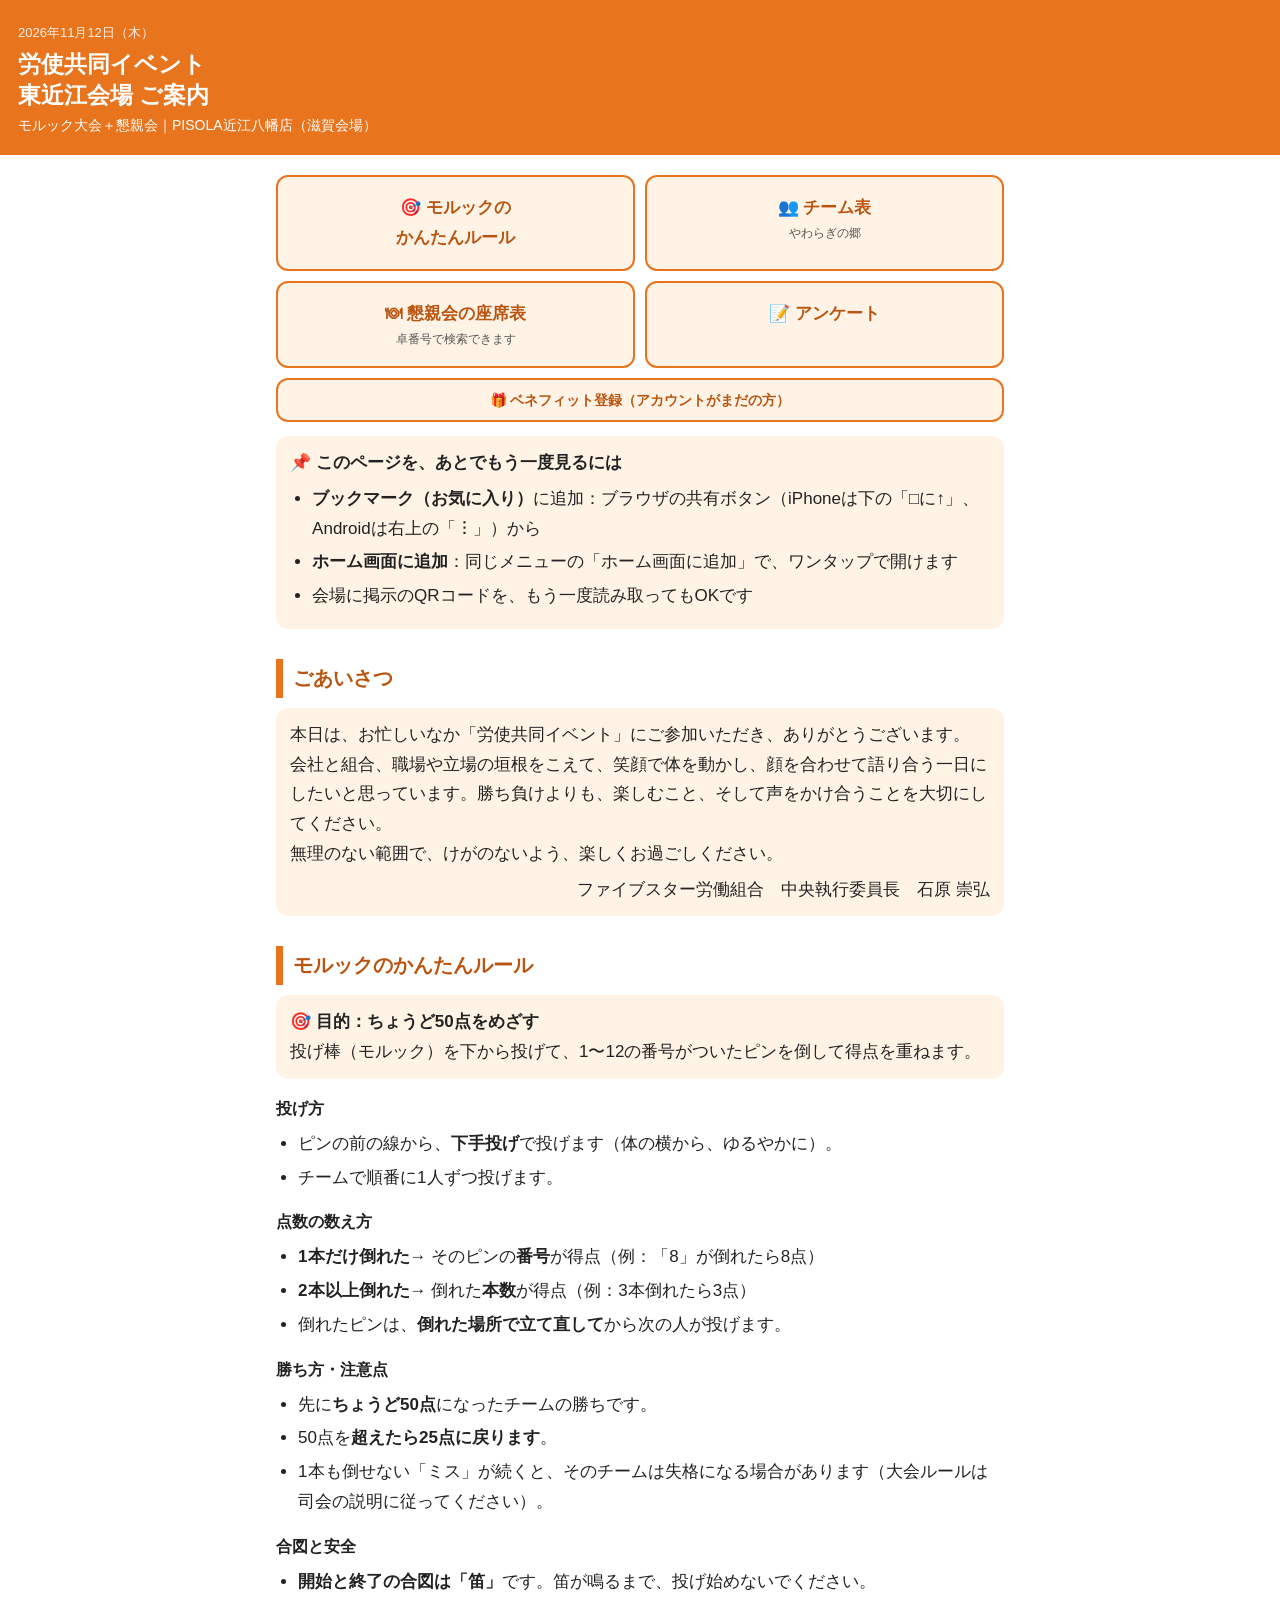
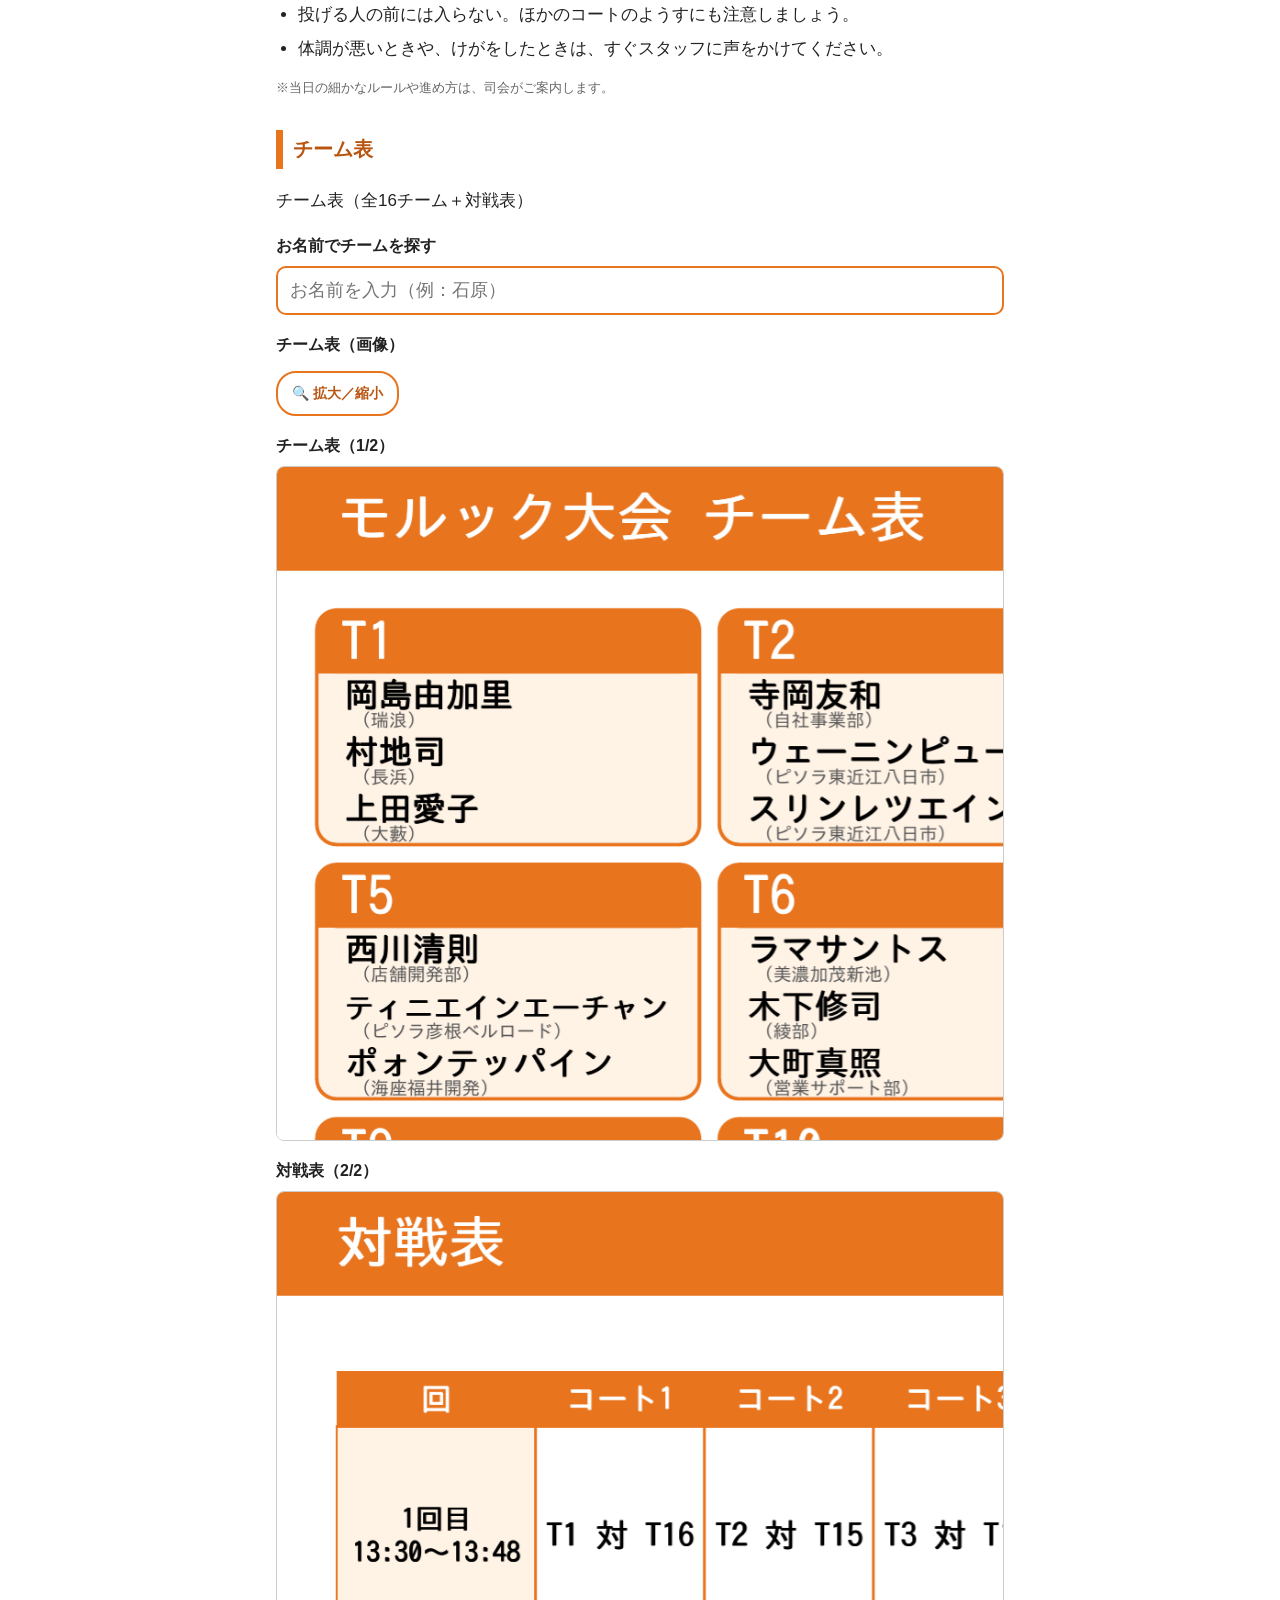
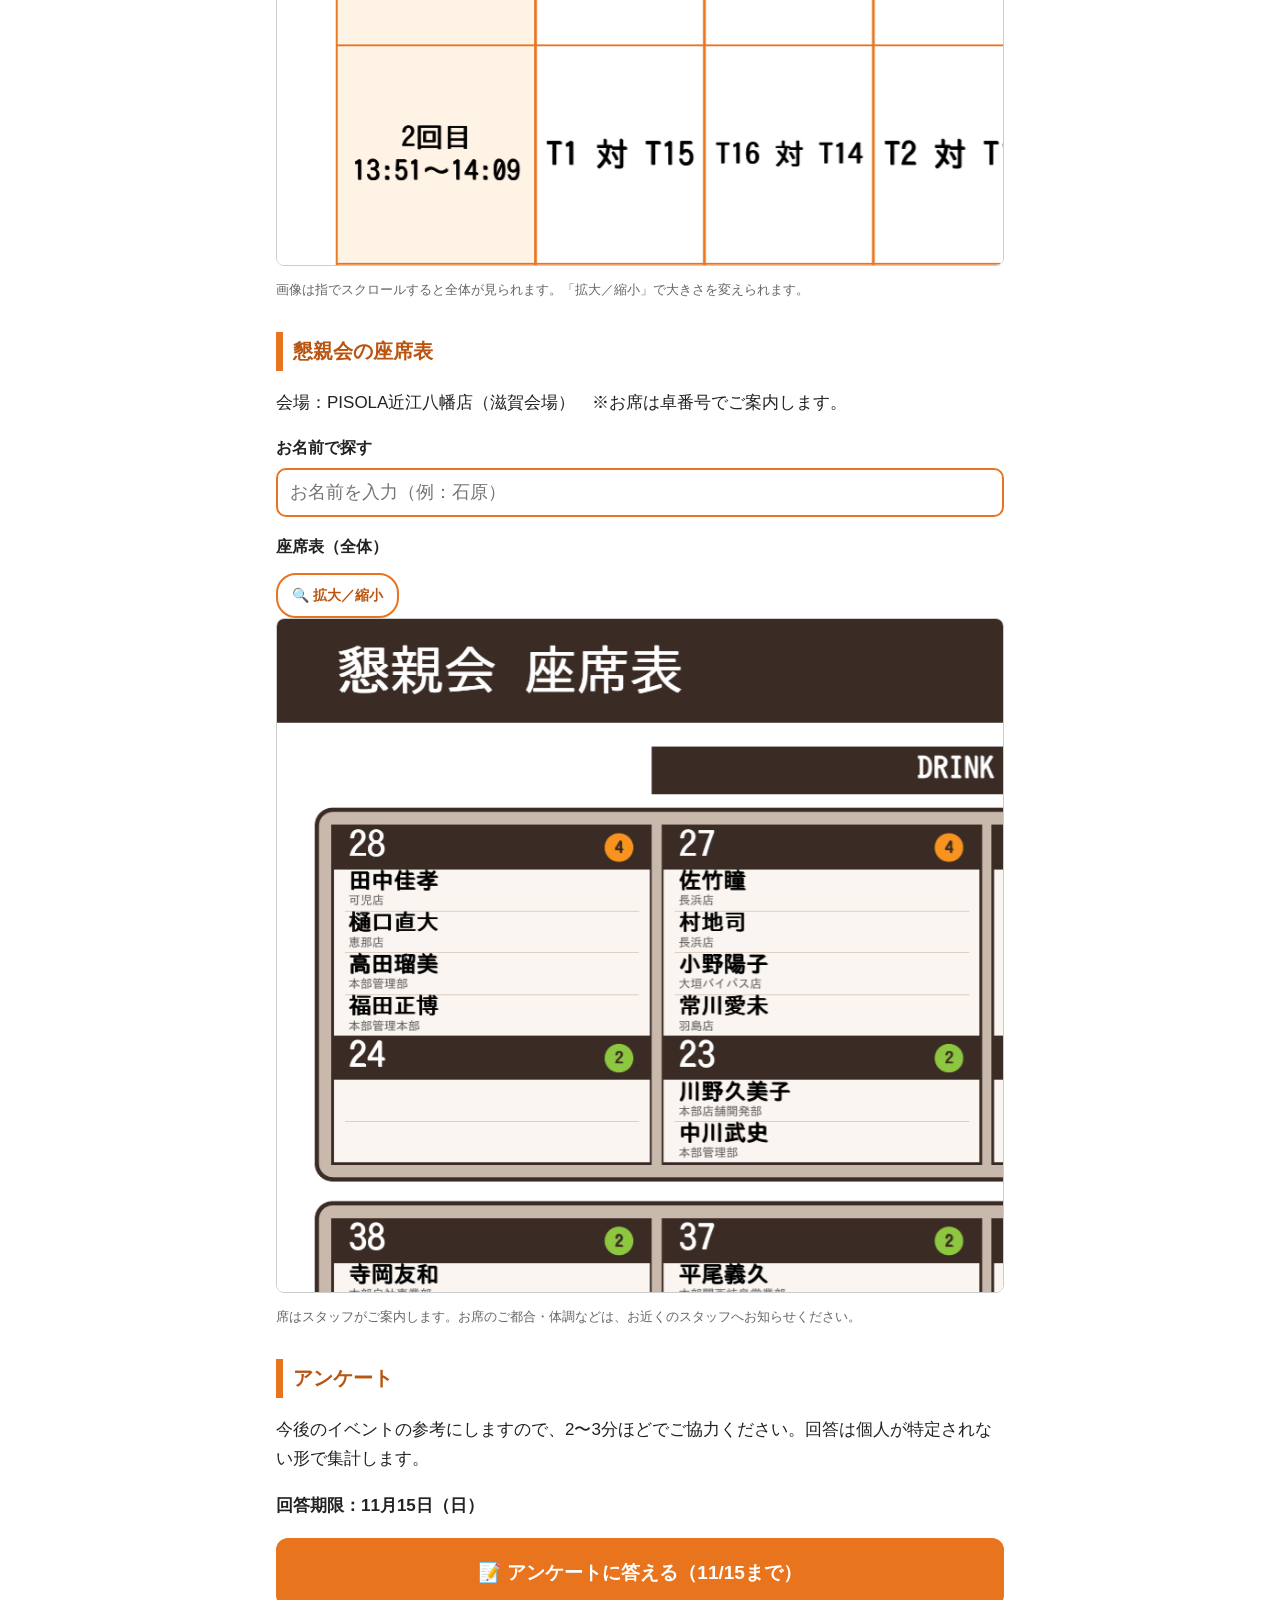
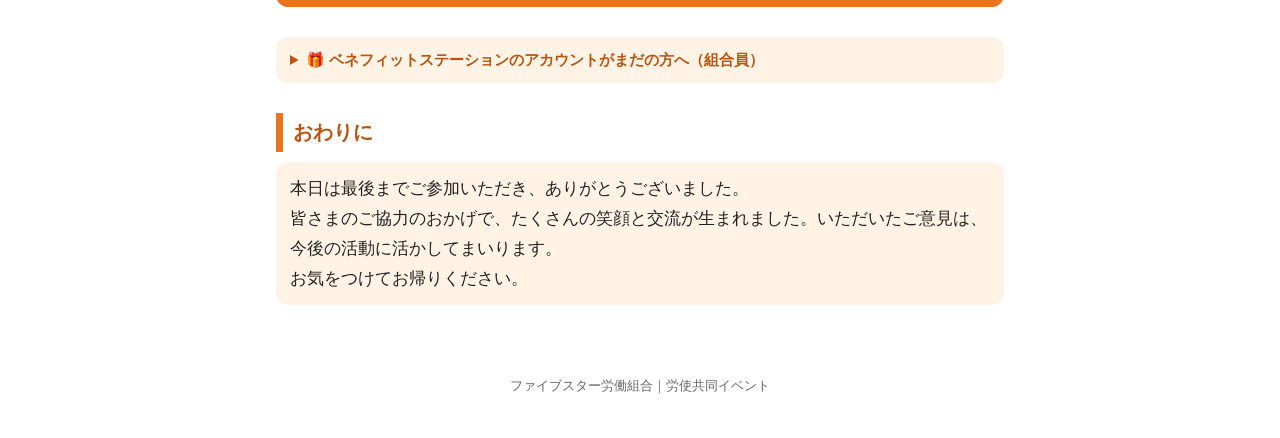
==== event/higashiomi/index.html @ 2d45933f "モルックのチーム名前検索（同じチームのメンバー・試合予定表示）を追加 Co-Authored-By: Claude Sonnet 5.5 <noreply@anthropic.com> Claude-" ====
<!DOCTYPE html>
<html lang="ja"><head><meta charset="utf-8">
<meta name="viewport" content="width=device-width,initial-scale=1">
<title>労使共同イベント｜東近江会場 ご案内</title>
<style>
:root{--c:#E8741E;--l:#FFF3E6;--d:#B95510}
*{box-sizing:border-box}
body{margin:0;font-family:"Hiragino Sans","Yu Gothic","Noto Sans JP",sans-serif;color:#222;background:#fff;line-height:1.75;font-size:17px}
header{background:var(--c);color:#fff;padding:22px 18px 18px}
header .s{font-size:13px;opacity:.9}
header h1{margin:4px 0 2px;font-size:23px;line-height:1.35}
header .v{font-size:14px}
main{padding:14px 16px 40px;max-width:760px;margin:0 auto}
.nav{display:grid;grid-template-columns:1fr 1fr;gap:10px;margin:6px 0 4px}
.nav a{display:block;text-decoration:none;background:var(--l);border:2px solid var(--c);color:var(--d);font-weight:700;border-radius:12px;padding:16px 8px;text-align:center;font-size:17px}
.nav a small{display:block;font-weight:400;font-size:12px;color:#555}
.nav a.tmp{border-style:dashed}
section{margin-top:30px;scroll-margin-top:8px}
h2{font-size:20px;border-left:7px solid var(--c);padding:2px 0 2px 10px;margin:0 0 10px;color:var(--d)}
h3{font-size:16px;margin:16px 0 6px}
.card{background:var(--l);border-radius:12px;padding:12px 14px;margin:10px 0}
ol,ul{padding-left:1.3em;margin:6px 0}
li{margin:4px 0}
.zoom{overflow:auto;border:1px solid #ccc;border-radius:8px;background:#fff;-webkit-overflow-scrolling:touch;max-height:75vh}
.zoom img{display:block;width:230%;max-width:none;height:auto}
.zoom.x1 img{width:100%}.zoom.x3 img{width:380%}
.btn{display:inline-block;margin:6px 6px 0 0;padding:8px 14px;border:2px solid var(--c);background:#fff;color:var(--d);font-weight:700;border-radius:20px;font-size:14px}
.hint{font-size:13px;color:#666}
input[type=search]{width:100%;font-size:18px;padding:12px;border:2px solid var(--c);border-radius:10px}
#res{margin:10px 0}
.hit{background:#fff;border:2px solid var(--c);border-radius:12px;padding:10px 14px;margin:8px 0}
.hit b{font-size:22px;color:var(--d)}
.survey{display:block;text-align:center;text-decoration:none;background:var(--c);color:#fff;font-weight:700;border-radius:12px;padding:18px;font-size:19px}
.survey.off{background:#bbb;pointer-events:none}
footer{text-align:center;font-size:13px;color:#666;padding:20px 12px 40px}
</style></head><body>
<header><div class="s">2026年11月12日（木）</div><h1>労使共同イベント<br>東近江会場 ご案内</h1><div class="v">モルック大会＋懇親会｜PISOLA近江八幡店（滋賀会場）</div></header>
<main>
<div class="nav">
<a href="#rule">🎯 モルックの<br>かんたんルール</a>
<a href="#team">👥 チーム表<small>やわらぎの郷</small></a>
<a href="#seat">🍽 懇親会の座席表<small>卓番号で検索できます</small></a>
<a href="#survey">📝 アンケート</a>
<a href="#benefit" style="grid-column:1/3;padding:8px;font-size:14px">🎁 ベネフィット登録（アカウントがまだの方）</a>
</div>
<div class="card" style="margin-top:14px"><b>📌 このページを、あとでもう一度見るには</b>
<ul><li><b>ブックマーク（お気に入り）</b>に追加：ブラウザの共有ボタン（iPhoneは下の「□に↑」、Androidは右上の「︙」）から</li>
<li><b>ホーム画面に追加</b>：同じメニューの「ホーム画面に追加」で、ワンタップで開けます</li>
<li>会場に掲示のQRコードを、もう一度読み取ってもOKです</li></ul></div>

<section id="greet"><h2>ごあいさつ</h2>
<div class="card">本日は、お忙しいなか「労使共同イベント」にご参加いただき、ありがとうございます。<br>
会社と組合、職場や立場の垣根をこえて、笑顔で体を動かし、顔を合わせて語り合う一日にしたいと思っています。勝ち負けよりも、楽しむこと、そして声をかけ合うことを大切にしてください。<br>
無理のない範囲で、けがのないよう、楽しくお過ごしください。<br>
<div style="text-align:right;margin-top:6px">ファイブスター労働組合　中央執行委員長　石原 崇弘</div></div></section>

<section id="rule"><h2>モルックのかんたんルール</h2>
<div class="card"><b>🎯 目的：ちょうど50点をめざす</b><br>投げ棒（モルック）を下から投げて、1〜12の番号がついたピンを倒して得点を重ねます。</div>
<h3>投げ方</h3>
<ul><li>ピンの前の線から、<b>下手投げ</b>で投げます（体の横から、ゆるやかに）。</li><li>チームで順番に1人ずつ投げます。</li></ul>
<h3>点数の数え方</h3>
<ul><li><b>1本だけ倒れた</b>→ そのピンの<b>番号</b>が得点（例：「8」が倒れたら8点）</li>
<li><b>2本以上倒れた</b>→ 倒れた<b>本数</b>が得点（例：3本倒れたら3点）</li>
<li>倒れたピンは、<b>倒れた場所で立て直して</b>から次の人が投げます。</li></ul>
<h3>勝ち方・注意点</h3>
<ul><li>先に<b>ちょうど50点</b>になったチームの勝ちです。</li>
<li>50点を<b>超えたら25点に戻ります</b>。</li>
<li>1本も倒せない「ミス」が続くと、そのチームは失格になる場合があります（大会ルールは司会の説明に従ってください）。</li></ul>
<h3>合図と安全</h3>
<ul><li><b>開始と終了の合図は「笛」</b>です。笛が鳴るまで、投げ始めないでください。</li>
<li>投げる人の前には入らない。ほかのコートのようすにも注意しましょう。</li>
<li>体調が悪いときや、けがをしたときは、すぐスタッフに声をかけてください。</li></ul>
<p class="hint">※当日の細かなルールや進め方は、司会がご案内します。</p></section>

<section id="team"><h2>チーム表</h2>
<p>チーム表（全16チーム＋対戦表）</p>
<h3>お名前でチームを探す</h3>
<input id="tq" type="search" placeholder="お名前を入力（例：石原）" autocomplete="off">
<div id="tres"></div>
<h3>チーム表（画像）</h3>
<span class="btn" data-z="team">🔍 拡大／縮小</span>
<div id="teamimgs"><h3>チーム表（1/2）</h3><div class="zoom"><img src="team-1.png" alt="チーム表（1/2）"></div><h3>対戦表（2/2）</h3><div class="zoom"><img src="team-2.png" alt="対戦表（2/2）"></div></div>
<p class="hint">画像は指でスクロールすると全体が見られます。「拡大／縮小」で大きさを変えられます。</p></section>

<section id="seat"><h2>懇親会の座席表</h2>
<p>会場：PISOLA近江八幡店（滋賀会場）　※お席は卓番号でご案内します。</p>
<h3>お名前で探す</h3>
<input id="q" type="search" placeholder="お名前を入力（例：石原）" autocomplete="off">
<div id="res"></div>
<h3>座席表（全体）</h3>
<span class="btn" data-z="seat">🔍 拡大／縮小</span>
<div class="zoom" id="seatzoom"><img src="seat-1.png" alt="懇親会 座席表"></div>
<p class="hint">席はスタッフがご案内します。お席のご都合・体調などは、お近くのスタッフへお知らせください。</p></section>

<section id="survey"><h2>アンケート</h2>
<p>今後のイベントの参考にしますので、2〜3分ほどでご協力ください。回答は個人が特定されない形で集計します。</p>
<p><b>回答期限：11月15日（日）</b></p>
<a id="sv" class="survey off" href="#" target="_blank" rel="noopener">アンケートに答える（準備中）</a></section>

<section id="benefit"><details style="background:var(--l);border-radius:12px;padding:10px 14px">
<summary style="font-weight:700;color:var(--d);font-size:15px">🎁 ベネフィットステーションのアカウントがまだの方へ（組合員）</summary>
<p style="font-size:14px;margin:8px 0">今回のお礼として、<b>カフェポイントを500円分</b>付与します。<b>アカウントがまだの方だけ</b>、初回登録をお願いします（登録済みの方は不要です）。</p>
<p style="margin:6px 0"><a href="https://bs.benefit-one.inc/" target="_blank" rel="noopener" style="display:inline-block;background:var(--c);color:#fff;text-decoration:none;font-weight:700;border-radius:8px;padding:8px 14px;font-size:14px">ログイン画面を開く</a></p>
<div style="background:#fff;border:1px solid var(--c);border-radius:8px;padding:6px 10px;font-size:14px;margin:8px 0">
<b>初回ログイン情報</b><br>団体ID：<b style="color:var(--d)">C1001217S</b><br>承認キー1：社員番号（6桁）<br>承認キー2：生年月日（8桁　例：19900101）</div>
<p style="font-size:13px;margin:4px 0">① ログイン画面を開く　② 上の情報を入力　③ 画面の案内に沿って登録（パスワードやSMSのコードは自分で管理）</p>
<h3 style="font-size:14px;margin:12px 0 4px">☕ カフェポイントの使い方</h3>
<p style="font-size:13px;margin:4px 0"><b>500円分は、ご自身の好きなものに使えます。</b><br>例：スターバックスのドリンク／コンビニのコーヒーやスイーツ／ドーナツ・アイス・パン／ランチのプラス1品 など、500円で楽しめるものがおすすめです。</p>
<ol style="font-size:13px;margin:4px 0">
<li>ベネフィットステーションにログインし、右上の<b>「メニュー」</b>をタップ</li>
<li><b>「カフェ」</b>をタップ</li>
<li>右上の<b>3本線</b>をタップ → <b>「メニュー一覧（ポイント申請）」</b>をタップ</li>
<li>使いたいメニュー（例：【CB】グルメ補助）の<b>「申請」</b>をタップ</li>
<li><b>利用年月日</b>と<b>利用金額</b>を入力し、<b>「申請可能上限まで使用する」</b>にチェック</li>
<li>領収書の画像をアップロード（写真ライブラリ／写真を撮る／ファイルを選択）</li>
<li>連絡先（メールアドレスなど）を入力 → <b>「内容確認」</b>で申請完了</li></ol>
<p class="hint" style="margin:4px 0">お店などを利用したあとに、領収書を添えて申請します。わからないときは、スタッフにお声がけください。</p>
</details></section>

<section id="thanks"><h2>おわりに</h2>
<div class="card">本日は最後までご参加いただき、ありがとうございました。<br>
皆さまのご協力のおかげで、たくさんの笑顔と交流が生まれました。いただいたご意見は、今後の活動に活かしてまいります。<br>
お気をつけてお帰りください。</div></section>
</main>
<footer>ファイブスター労働組合｜労使共同イベント</footer>
<script>
var SURVEY_URL="https://forms.gle/e9n7PZBZQ5QafZvP6";   // ←アンケート確定後にここへURLを入れる
var TEAM=[{"label": "T1", "court": "", "members": ["岡島由加里（瑞浪）", "村地司（長浜）", "上田愛子（大藪）"], "games": ["1回目　13:30〜13:48　コート1　対 T16", "2回目　13:51〜14:09　コート1　対 T15", "3回目　14:12〜14:30　コート1　対 T14"]}, {"label": "T2", "court": "", "members": ["寺岡友和（自社事業部）", "ウェーニンピュー（ピソラ東近江八日市）", "スリンレツエイン（ピソラ東近江八日市）"], "games": ["1回目　13:30〜13:48　コート2　対 T15", "2回目　13:51〜14:09　コート3　対 T13", "3回目　14:12〜14:30　コート4　対 T11"]}, {"label": "T3", "court": "", "members": ["中川武史（管理部）", "朝倉友紀（穂積）", "高木利寿（海津南濃）"], "games": ["1回目　13:30〜13:48　コート3　対 T14", "2回目　13:51〜14:09　コート4　対 T12", "3回目　14:12〜14:30　コート5　対 T10"]}, {"label": "T4", "court": "", "members": ["冨江美結（営業支援課）", "笠原彩花（海津南濃）", "はざまゆな（垂井）"], "games": ["1回目　13:30〜13:48　コート4　対 T13", "2回目　13:51〜14:09　コート5　対 T11", "3回目　14:12〜14:30　コート6　対 T9"]}, {"label": "T5", "court": "", "members": ["西川清則（店舗開発部）", "ティニエインエーチャン（ピソラ彦根ベルロード）", "ポォンテッパイン（海座福井開発）"], "games": ["1回目　13:30〜13:48　コート5　対 T12", "2回目　13:51〜14:09　コート6　対 T10", "3回目　14:12〜14:30　コート7　対 T8"]}, {"label": "T6", "court": "", "members": ["ラマサントス（美濃加茂新池）", "木下修司（綾部）", "大町真照（営業サポート部）"], "games": ["1回目　13:30〜13:48　コート6　対 T11", "2回目　13:51〜14:09　コート7　対 T9", "3回目　14:12〜14:30　コート8　対 T7"]}, {"label": "T7", "court": "", "members": ["チョーゼヤ（ピソラ彦根ベルロード）", "樋口直大（恵那）", "福田正博（管理本部）"], "games": ["1回目　13:30〜13:48　コート7　対 T10", "2回目　13:51〜14:09　コート8　対 T8", "3回目　14:12〜14:30　コート8　対 T6"]}, {"label": "T8", "court": "", "members": ["佐竹瞳（長浜）", "笠原里美（海津南濃）", "小林真造（経営企画室）"], "games": ["1回目　13:30〜13:48　コート8　対 T9", "2回目　13:51〜14:09　コート8　対 T7", "3回目　14:12〜14:30　コート7　対 T5"]}, {"label": "T9", "court": "", "members": ["大住麻子（日野）", "まつもとゆきこ（海座福井開発）", "高田瑠美（管理部）"], "games": ["1回目　13:30〜13:48　コート8　対 T8", "2回目　13:51〜14:09　コート7　対 T6", "3回目　14:12〜14:30　コート6　対 T4"]}, {"label": "T10", "court": "", "members": ["石浦翔太（京都梅津）", "ラピェー（海座福井開発）", "中松誠司（営業サポート部）"], "games": ["1回目　13:30〜13:48　コート7　対 T7", "2回目　13:51〜14:09　コート6　対 T5", "3回目　14:12〜14:30　コート5　対 T3"]}, {"label": "T11", "court": "", "members": ["松本文香（穂積）", "トゥラサン（海座福井開発）", "平尾義久（関西岐阜営業部）"], "games": ["1回目　13:30〜13:48　コート6　対 T6", "2回目　13:51〜14:09　コート5　対 T4", "3回目　14:12〜14:30　コート4　対 T2"]}, {"label": "T12", "court": "", "members": ["テッウェイアウン（海座あどがわ）", "小野陽子（大垣バイパス）", "柳本啓之（本部）"], "games": ["1回目　13:30〜13:48　コート5　対 T5", "2回目　13:51〜14:09　コート4　対 T3", "3回目　14:12〜14:30　コート3　対 T16"]}, {"label": "T13", "court": "", "members": ["常川愛未（羽島）", "久保龍輝（奈良鴻ノ池）", "川野久美子（店舗開発部）"], "games": ["1回目　13:30〜13:48　コート4　対 T4", "2回目　13:51〜14:09　コート3　対 T2", "3回目　14:12〜14:30　コート2　対 T15"]}, {"label": "T14", "court": "", "members": ["大脇克幸（京都梅津）", "多根星菜（甲南）", "中村圭太（管理部）"], "games": ["1回目　13:30〜13:48　コート3　対 T3", "2回目　13:51〜14:09　コート2　対 T16", "3回目　14:12〜14:30　コート1　対 T1"]}, {"label": "T15", "court": "", "members": ["豊田夏帆（人事部）", "木村圭吾（八日市）", "桂山岳（ピソラ東近江八日市）"], "games": ["1回目　13:30〜13:48　コート2　対 T2", "2回目　13:51〜14:09　コート1　対 T1", "3回目　14:12〜14:30　コート2　対 T13"]}, {"label": "T16", "court": "", "members": ["久保輝浩（ピソラ彦根ベルロード）", "岩本崇志（自社事業部）", "田中佳孝（可児）"], "games": ["1回目　13:30〜13:48　コート1　対 T1", "2回目　13:51〜14:09　コート2　対 T14", "3回目　14:12〜14:30　コート3　対 T12"]}];
var SEAT={"28": {"seats": 4, "names": ["田中佳孝", "樋口直大", "高田瑠美", "福田正博"]}, "27": {"seats": 4, "names": ["佐竹瞳", "村地司", "小野陽子", "常川愛未"]}, "26": {"seats": 4, "names": ["朝倉友紀", "松本文香", "田中崇尋", "大脇克幸"]}, "25": {"seats": 4, "names": ["ティニェインエーチャン", "チョーゼヤ", "久保輝浩"]}, "24": {"seats": 2, "names": []}, "23": {"seats": 2, "names": ["川野久美子", "中川武史"]}, "22": {"seats": 2, "names": []}, "21": {"seats": 2, "names": ["石原崇弘", "柳本啓之"]}, "38": {"seats": 2, "names": ["寺岡友和", "大橋信也"]}, "37": {"seats": 2, "names": ["平尾義久", "中松誠司"]}, "36": {"seats": 2, "names": ["中村圭太", "笹岡誠之"]}, "35": {"seats": 2, "names": ["冨江美結", "岩本崇志"]}, "34": {"seats": 6, "names": ["ラマサントス", "高木利寿", "豊田夏帆", "笠原彩花", "笠原里美", "岡島ゆかq"]}, "33": {"seats": 6, "names": ["トゥラサン", "ポォンテッパイン", "まつもとゆきこ", "ラピェー", "石浦翔太", "西川清則"]}, "32": {"seats": 6, "names": ["木下修司", "小林真造", "大住麻子", "テッウェイアウン", "狭間真紀子", "多根星菜"]}, "31": {"seats": 6, "names": ["スリンレツエイン", "ウェーニンピュー", "桂山岳", "上田愛子", "若狭圭美", "大町真照"]}};
(function(){
 var a=document.getElementById('sv');
 if(SURVEY_URL){a.href=SURVEY_URL;a.className='survey';a.textContent='📝 アンケートに答える（11/15まで）';}
 document.querySelectorAll('.btn').forEach(function(b){b.addEventListener('click',function(){
  var els=b.dataset.z==='team'?document.querySelectorAll('#teamimgs .zoom'):[document.getElementById('seatzoom')];
  els.forEach(function(z){var c=z.className.indexOf('x1')>-1?'x3':(z.className.indexOf('x3')>-1?'':'x1');z.className='zoom '+c;});
 });});
 var q=document.getElementById('q'),r=document.getElementById('res');
 function norm(s){return s.replace(/[\s　]/g,'');}
 q.addEventListener('input',function(){
  var k=norm(q.value);r.innerHTML='';if(!k)return;var n=0;
  Object.keys(SEAT).forEach(function(t){SEAT[t].names.forEach(function(nm){
   if(norm(nm).indexOf(k)>-1){n++;
    var d=document.createElement('div');d.className='hit';
    var o=SEAT[t].names.filter(function(x){return x!==nm;}).join('、');
    d.innerHTML='<b>卓 '+t+'</b>　'+nm+' さん<div class="hint">同じ卓：'+o+'</div>';r.appendChild(d);}
  });});
  if(!n)r.innerHTML='<div class="hint">見つかりませんでした。別の文字でお試しください。</div>';
 });
 var tq=document.getElementById('tq'),tr=document.getElementById('tres');
 function esc(s){return s.replace(/&/g,'&amp;').replace(/</g,'&lt;');}
 tq.addEventListener('input',function(){
  var k=norm(tq.value);tr.innerHTML='';if(!k)return;var n=0;
  TEAM.forEach(function(t){t.members.forEach(function(m){
   if(norm(m).indexOf(k)>-1){n++;
    var nm=m.replace(/（.*$/,'');
    var o=t.members.filter(function(x){return x!==m;}).map(function(x){return esc(x);}).join('<br>');
    var g=t.games.map(function(x){return '・'+esc(x);}).join('<br>');
    var d=document.createElement('div');d.className='hit';
    d.innerHTML='<b>'+esc(t.label)+'</b>　'+esc(nm)+' さん'+(t.court?'<div class="hint">'+esc(t.court)+'</div>':'')+'<div class="hint"><b style="font-size:14px">同じチームのメンバー</b><br>'+(o||'（なし）')+'</div><div class="hint"><b style="font-size:14px">試合の予定</b><br>'+g+'</div>';
    tr.appendChild(d);}
  });});
  if(!n)tr.innerHTML='<div class="hint">見つかりませんでした。別の文字でお試しください。</div>';
 });
})();
</script></body></html>
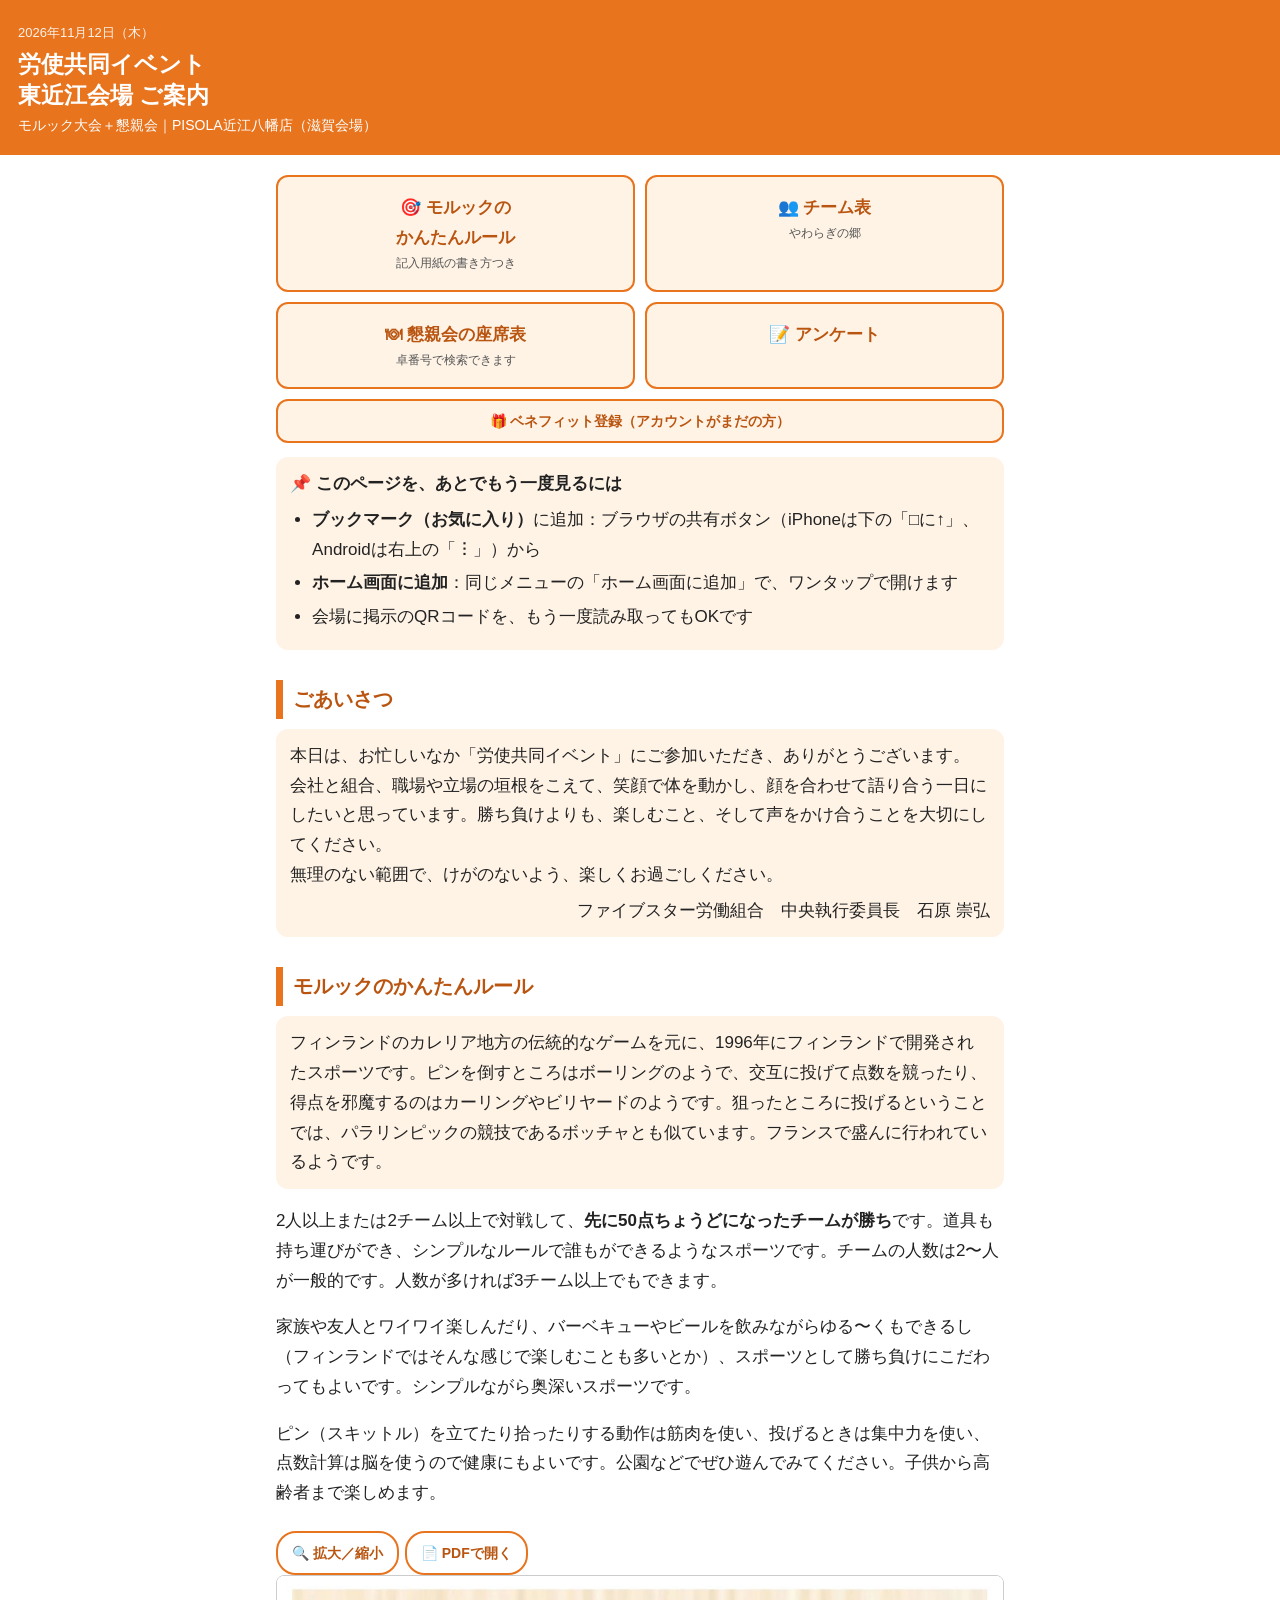
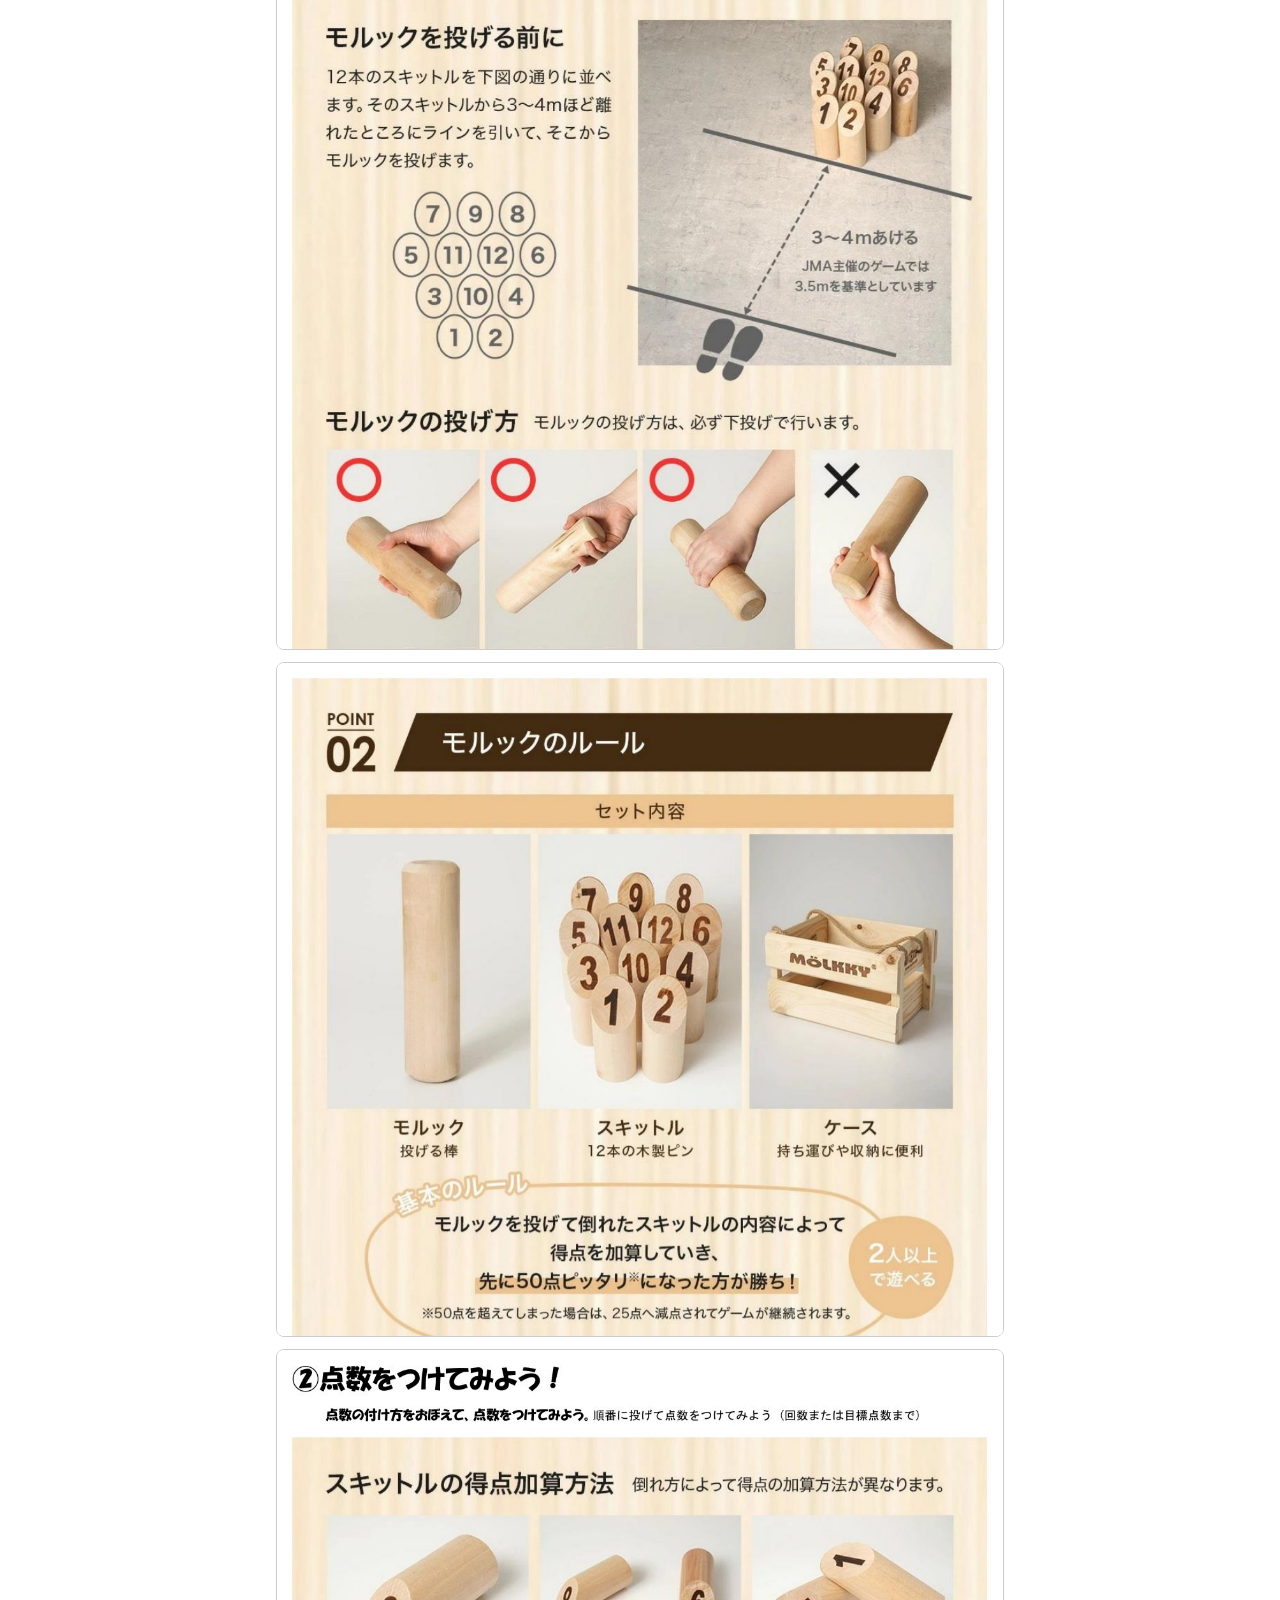
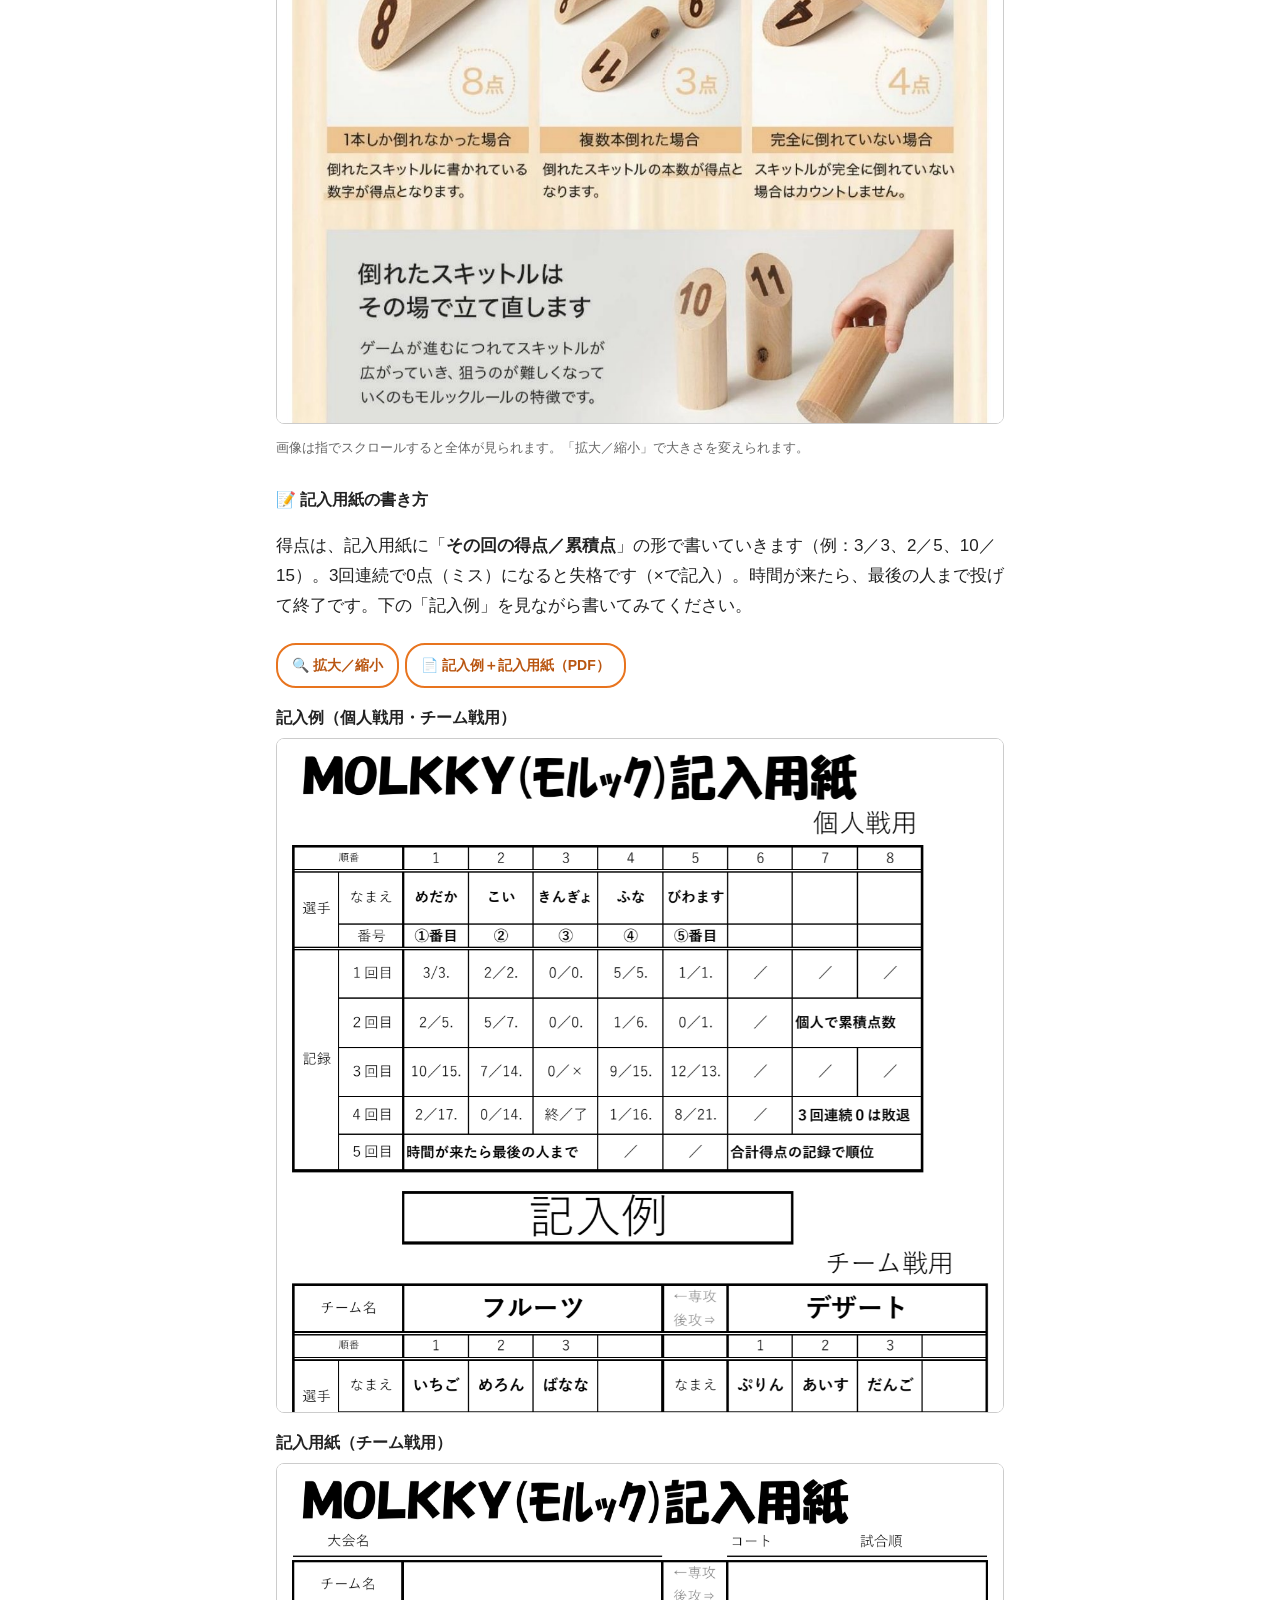
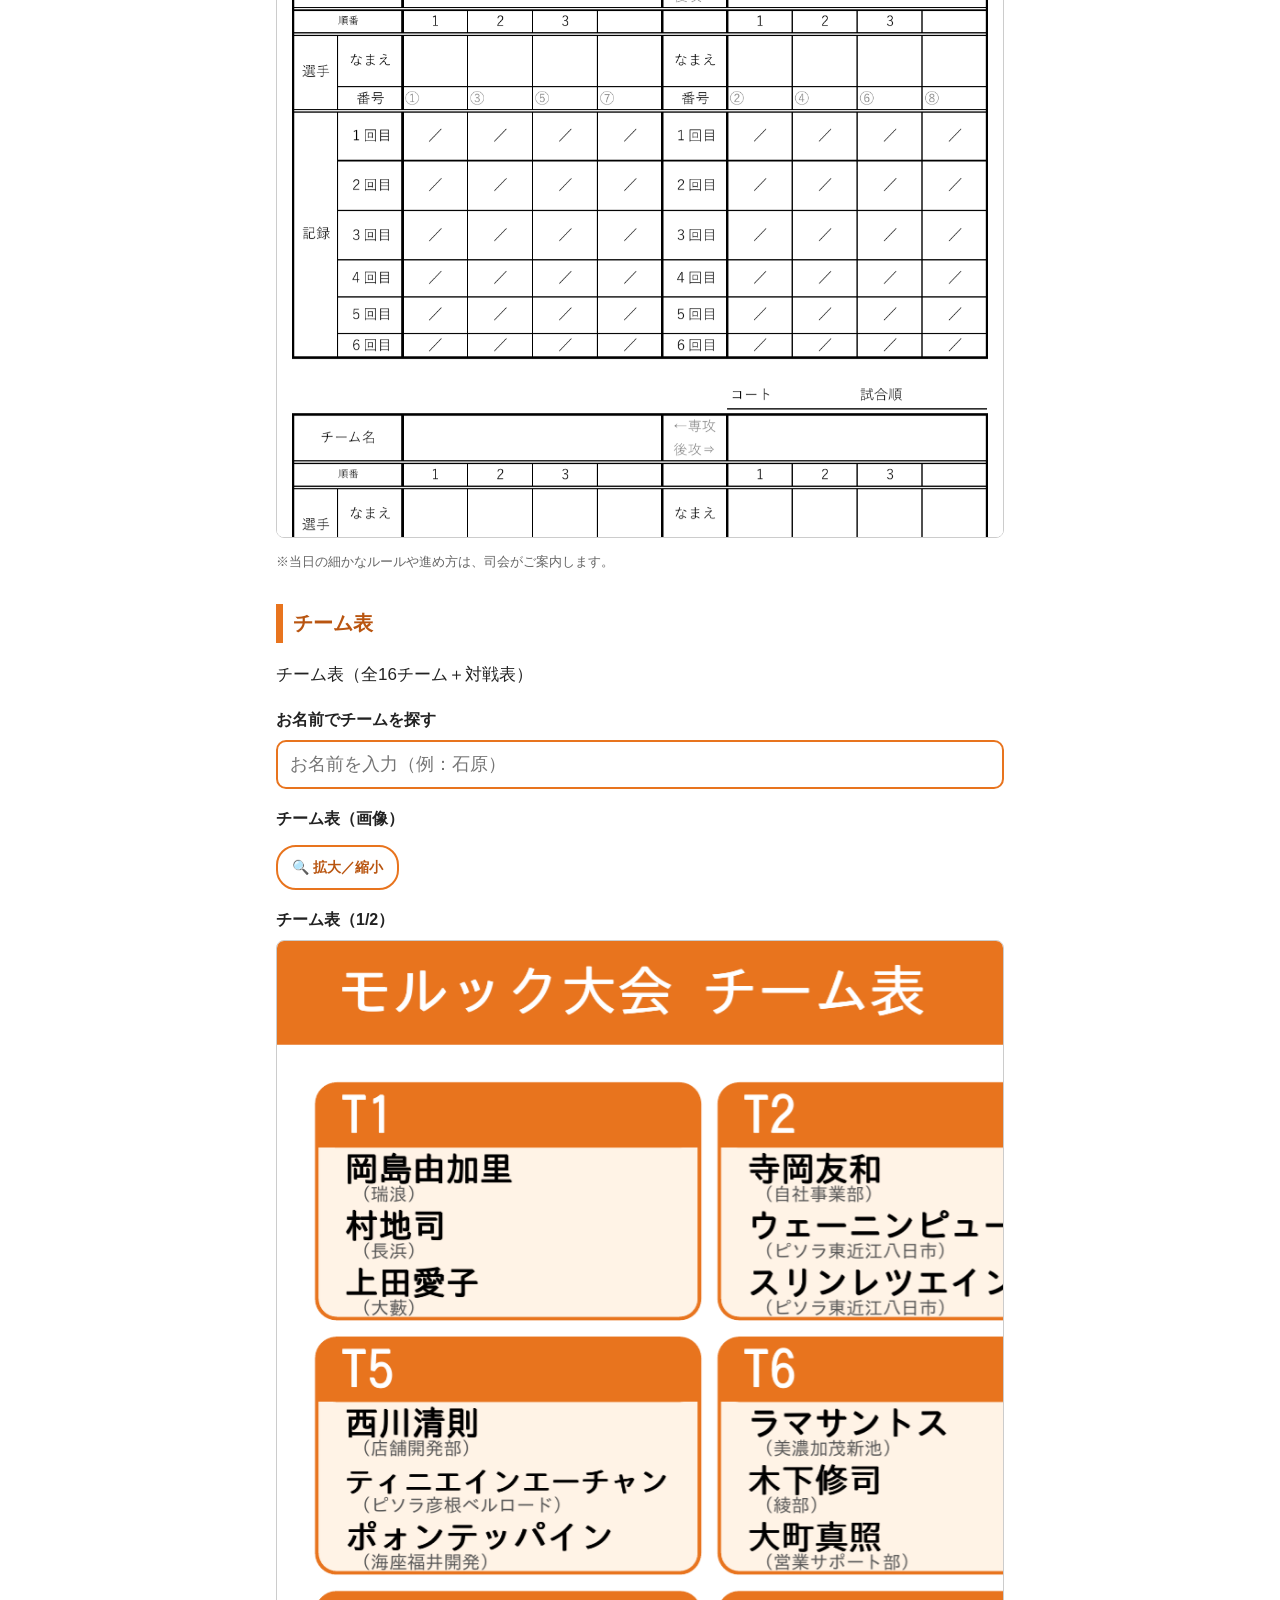
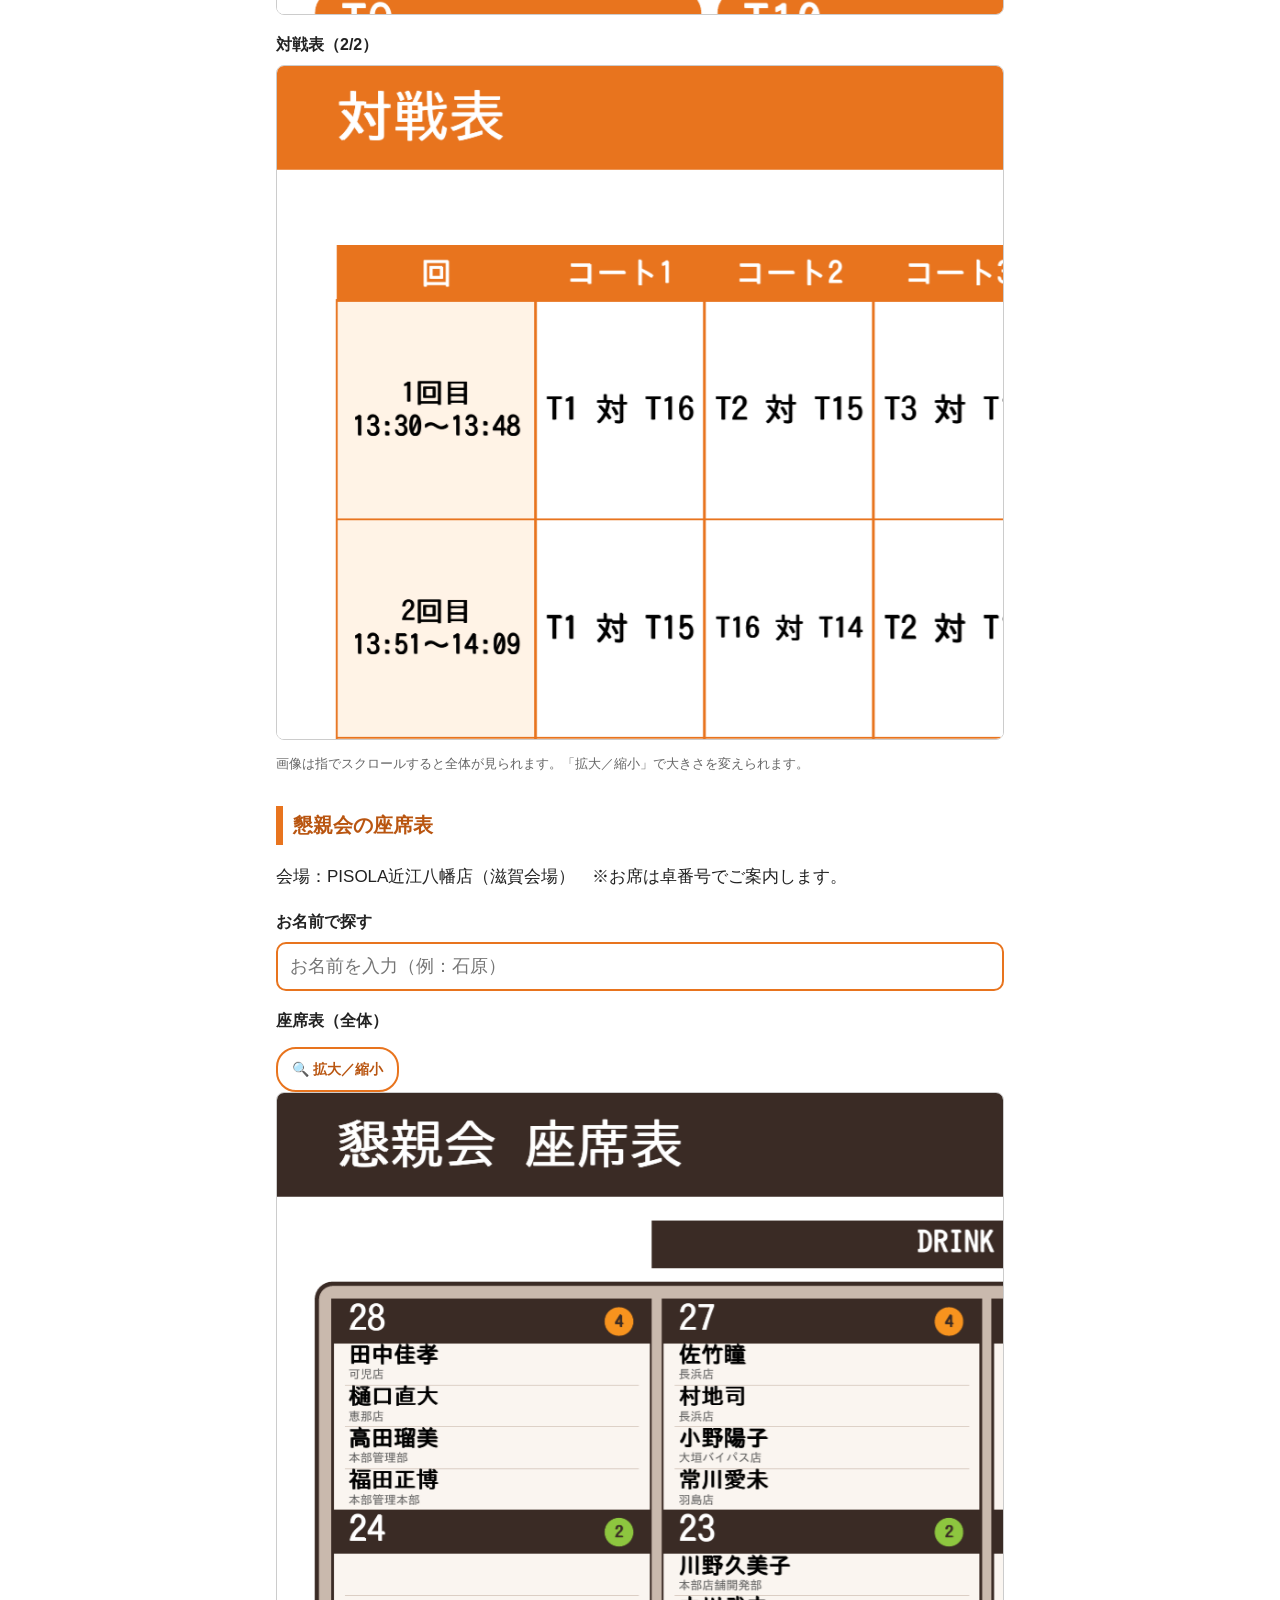
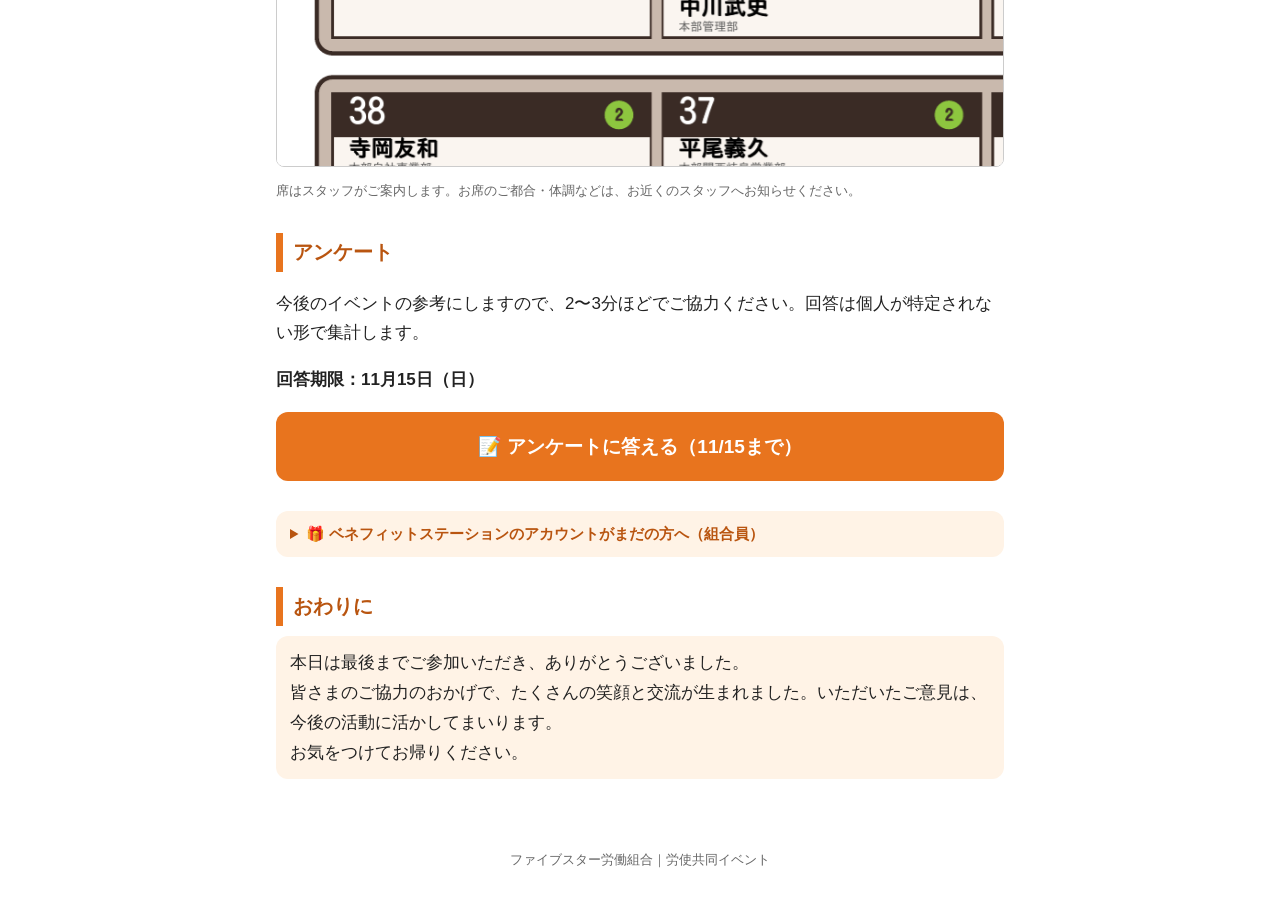
==== commit 250c5294: "東近江会場ページ：モルックのかんたんルールを説明PDFの内容に差し替え、記入用紙の書き方（記入例＋記入用紙）を追加 Co-Authored-By: Claude Sonnet 5.5 <noreply" ====
--- a/event/higashiomi/index.html
+++ b/event/higashiomi/index.html
@@ -37,7 +37,7 @@
 <header><div class="s">2026年11月12日（木）</div><h1>労使共同イベント<br>東近江会場 ご案内</h1><div class="v">モルック大会＋懇親会｜PISOLA近江八幡店（滋賀会場）</div></header>
 <main>
 <div class="nav">
-<a href="#rule">🎯 モルックの<br>かんたんルール</a>
+<a href="#rule">🎯 モルックの<br>かんたんルール<small>記入用紙の書き方つき</small></a>
 <a href="#team">👥 チーム表<small>やわらぎの郷</small></a>
 <a href="#seat">🍽 懇親会の座席表<small>卓番号で検索できます</small></a>
 <a href="#survey">📝 アンケート</a>
@@ -55,21 +55,21 @@
 <div style="text-align:right;margin-top:6px">ファイブスター労働組合　中央執行委員長　石原 崇弘</div></div></section>
 
 <section id="rule"><h2>モルックのかんたんルール</h2>
-<div class="card"><b>🎯 目的：ちょうど50点をめざす</b><br>投げ棒（モルック）を下から投げて、1〜12の番号がついたピンを倒して得点を重ねます。</div>
-<h3>投げ方</h3>
-<ul><li>ピンの前の線から、<b>下手投げ</b>で投げます（体の横から、ゆるやかに）。</li><li>チームで順番に1人ずつ投げます。</li></ul>
-<h3>点数の数え方</h3>
-<ul><li><b>1本だけ倒れた</b>→ そのピンの<b>番号</b>が得点（例：「8」が倒れたら8点）</li>
-<li><b>2本以上倒れた</b>→ 倒れた<b>本数</b>が得点（例：3本倒れたら3点）</li>
-<li>倒れたピンは、<b>倒れた場所で立て直して</b>から次の人が投げます。</li></ul>
-<h3>勝ち方・注意点</h3>
-<ul><li>先に<b>ちょうど50点</b>になったチームの勝ちです。</li>
-<li>50点を<b>超えたら25点に戻ります</b>。</li>
-<li>1本も倒せない「ミス」が続くと、そのチームは失格になる場合があります（大会ルールは司会の説明に従ってください）。</li></ul>
-<h3>合図と安全</h3>
-<ul><li><b>開始と終了の合図は「笛」</b>です。笛が鳴るまで、投げ始めないでください。</li>
-<li>投げる人の前には入らない。ほかのコートのようすにも注意しましょう。</li>
-<li>体調が悪いときや、けがをしたときは、すぐスタッフに声をかけてください。</li></ul>
+<div class="card">フィンランドのカレリア地方の伝統的なゲームを元に、1996年にフィンランドで開発されたスポーツです。ピンを倒すところはボーリングのようで、交互に投げて点数を競ったり、得点を邪魔するのはカーリングやビリヤードのようです。狙ったところに投げるということでは、パラリンピックの競技であるボッチャとも似ています。フランスで盛んに行われているようです。</div>
+<p>2人以上または2チーム以上で対戦して、<b>先に50点ちょうどになったチームが勝ち</b>です。道具も持ち運びができ、シンプルなルールで誰もができるようなスポーツです。チームの人数は2〜人が一般的です。人数が多ければ3チーム以上でもできます。</p>
+<p>家族や友人とワイワイ楽しんだり、バーベキューやビールを飲みながらゆる〜くもできるし（フィンランドではそんな感じで楽しむことも多いとか）、スポーツとして勝ち負けにこだわってもよいです。シンプルながら奥深いスポーツです。</p>
+<p>ピン（スキットル）を立てたり拾ったりする動作は筋肉を使い、投げるときは集中力を使い、点数計算は脳を使うので健康にもよいです。公園などでぜひ遊んでみてください。子供から高齢者まで楽しめます。</p>
+<span class="zbtn btn" data-t="rulepics">🔍 拡大／縮小</span><a class="btn" href="molkky-rule.pdf" target="_blank" rel="noopener" style="text-decoration:none">📄 PDFで開く</a>
+<div id="rulepics"><div class="zoom x1"><img src="rule-1.jpg" alt="モルックを投げる前に／モルックの投げ方"></div>
+<div class="zoom x1" style="margin-top:12px"><img src="rule-2.jpg" alt="モルックのルール（セット内容・基本のルール）／①投げてみよう"></div>
+<div class="zoom x1" style="margin-top:12px"><img src="rule-3.jpg" alt="②点数をつけてみよう／③対戦してみよう／④正式ルールで競技してみよう"></div></div>
+<p class="hint">画像は指でスクロールすると全体が見られます。「拡大／縮小」で大きさを変えられます。</p>
+
+<h3 id="kinyu" style="margin-top:26px">📝 記入用紙の書き方</h3>
+<p>得点は、記入用紙に「<b>その回の得点／累積点</b>」の形で書いていきます（例：3／3、2／5、10／15）。3回連続で0点（ミス）になると失格です（×で記入）。時間が来たら、最後の人まで投げて終了です。下の「記入例」を見ながら書いてみてください。</p>
+<span class="zbtn btn" data-t="formpics">🔍 拡大／縮小</span><a class="btn" href="molkky-kinyuyoushi.pdf" target="_blank" rel="noopener" style="text-decoration:none">📄 記入例＋記入用紙（PDF）</a>
+<div id="formpics"><h3>記入例（個人戦用・チーム戦用）</h3><div class="zoom x1"><img src="form-example.png" alt="記入例（個人戦用・チーム戦用）"></div>
+<h3>記入用紙（チーム戦用）</h3><div class="zoom x1"><img src="form-blank.png" alt="記入用紙（チーム戦用）"></div></div>
 <p class="hint">※当日の細かなルールや進め方は、司会がご案内します。</p></section>
 
 <section id="team"><h2>チーム表</h2>
@@ -130,9 +130,12 @@
 (function(){
  var a=document.getElementById('sv');
  if(SURVEY_URL){a.href=SURVEY_URL;a.className='survey';a.textContent='📝 アンケートに答える（11/15まで）';}
- document.querySelectorAll('.btn').forEach(function(b){b.addEventListener('click',function(){
+ document.querySelectorAll('.btn:not(.zbtn)').forEach(function(b){b.addEventListener('click',function(){
   var els=b.dataset.z==='team'?document.querySelectorAll('#teamimgs .zoom'):[document.getElementById('seatzoom')];
   els.forEach(function(z){var c=z.className.indexOf('x1')>-1?'x3':(z.className.indexOf('x3')>-1?'':'x1');z.className='zoom '+c;});
+ });});
+document.querySelectorAll('.zbtn').forEach(function(b){b.addEventListener('click',function(){
+  document.querySelectorAll('#'+b.dataset.t+' .zoom').forEach(function(z){var c=z.className.indexOf('x1')>-1?'':(z.className.indexOf('x3')>-1?'x1':'x3');z.className='zoom '+c;});
  });});
  var q=document.getElementById('q'),r=document.getElementById('res');
  function norm(s){return s.replace(/[\s　]/g,'');}
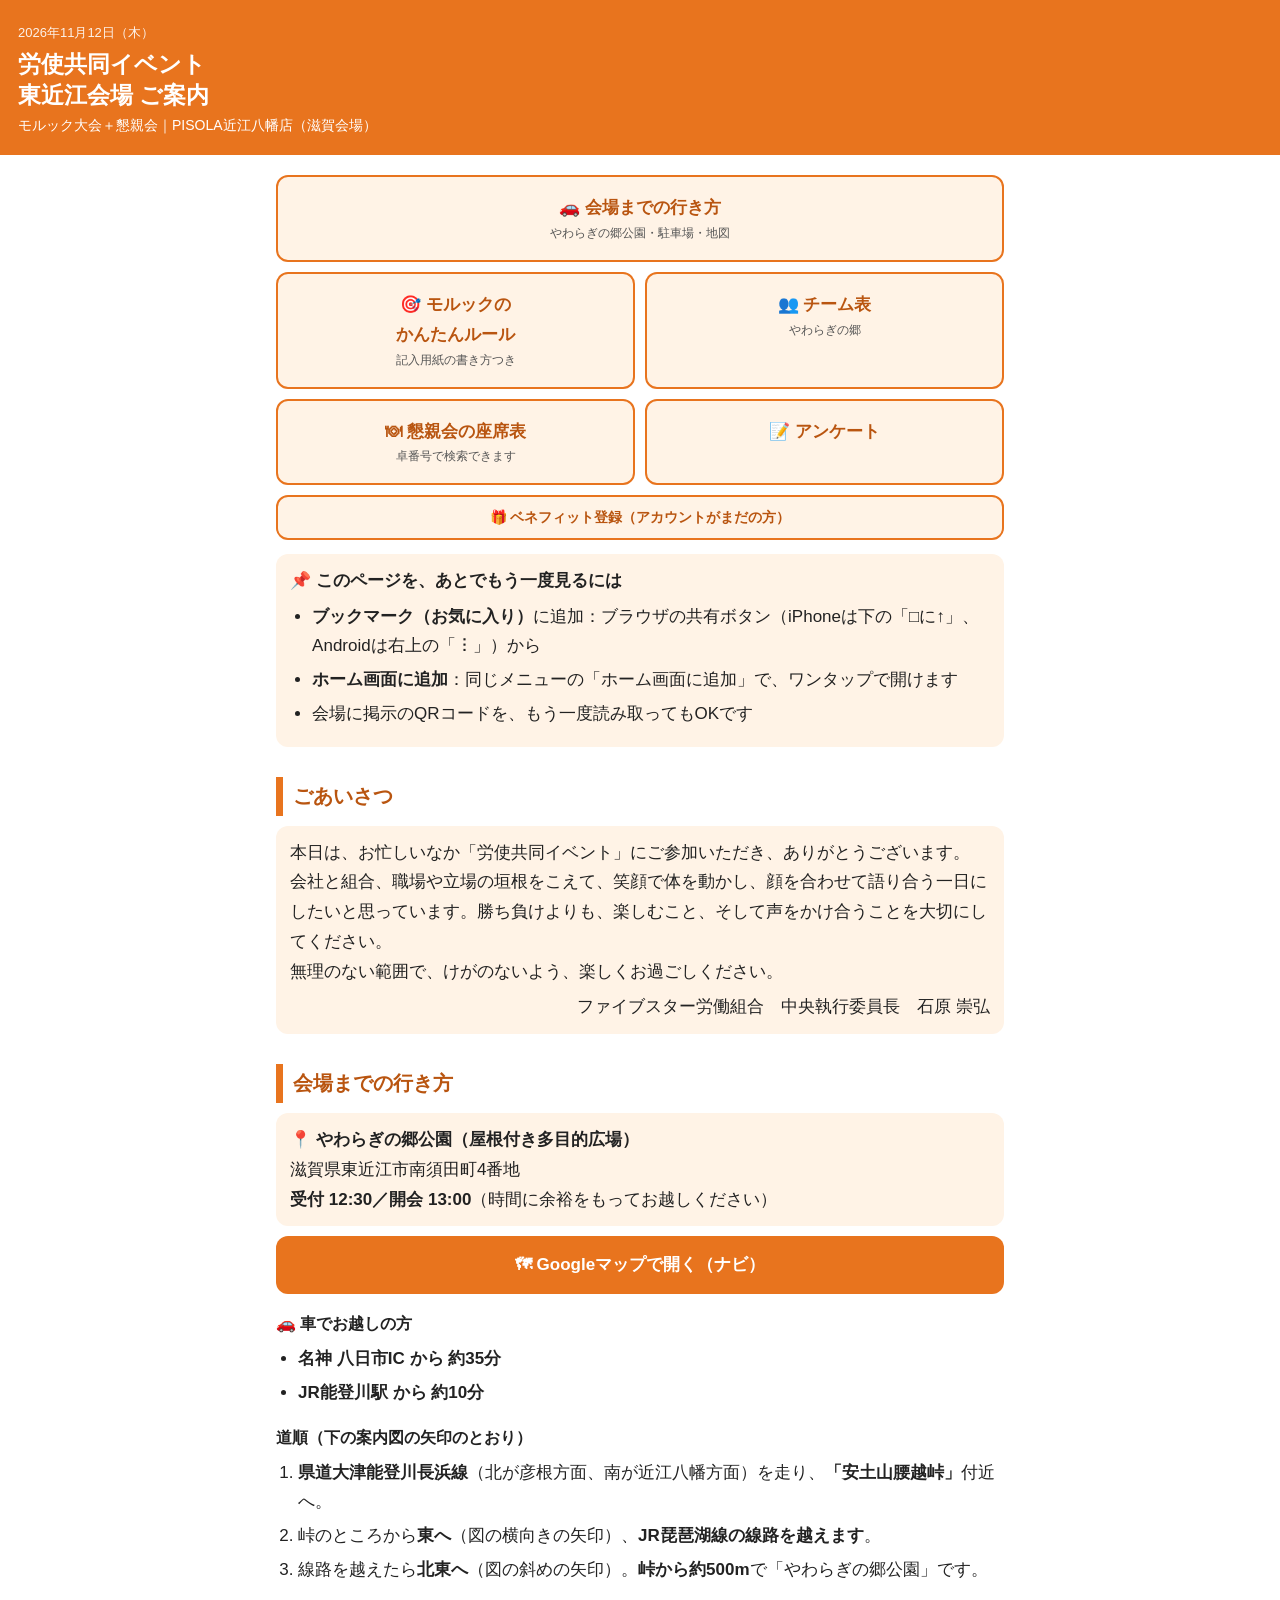
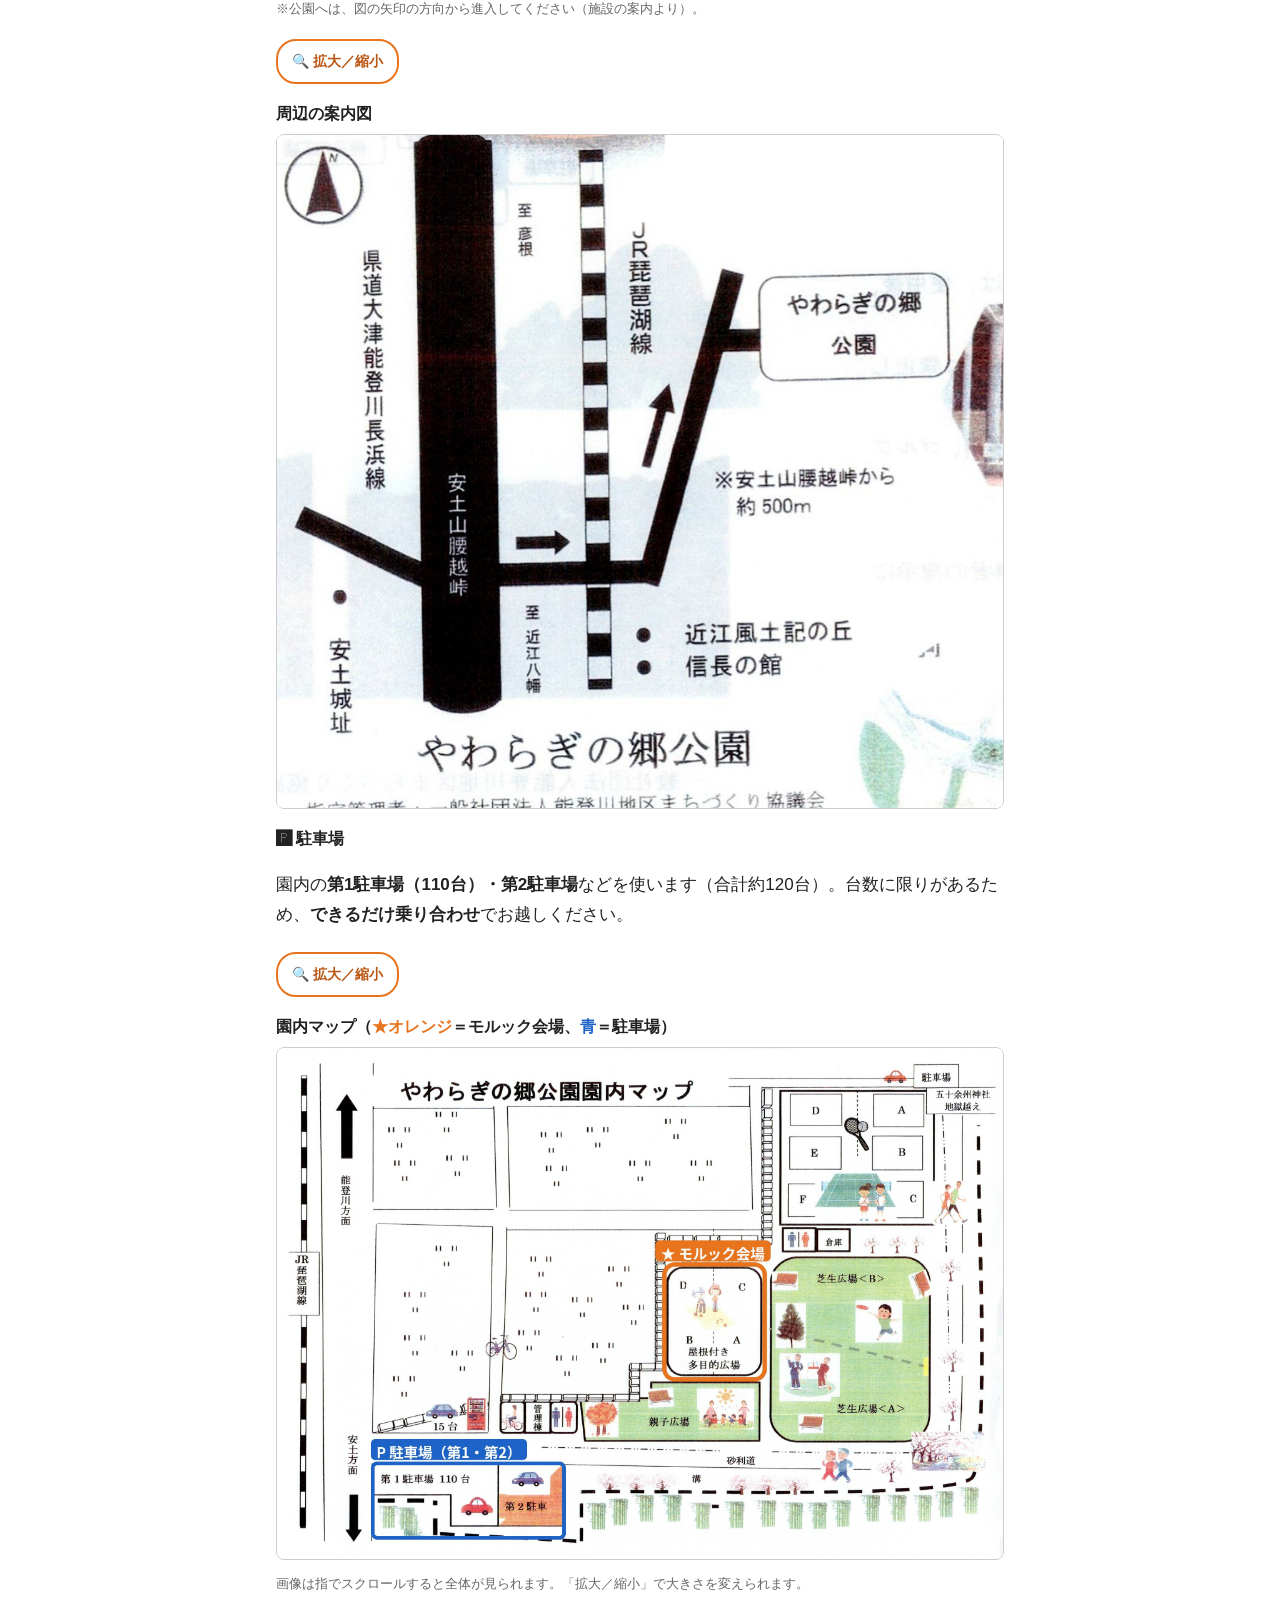
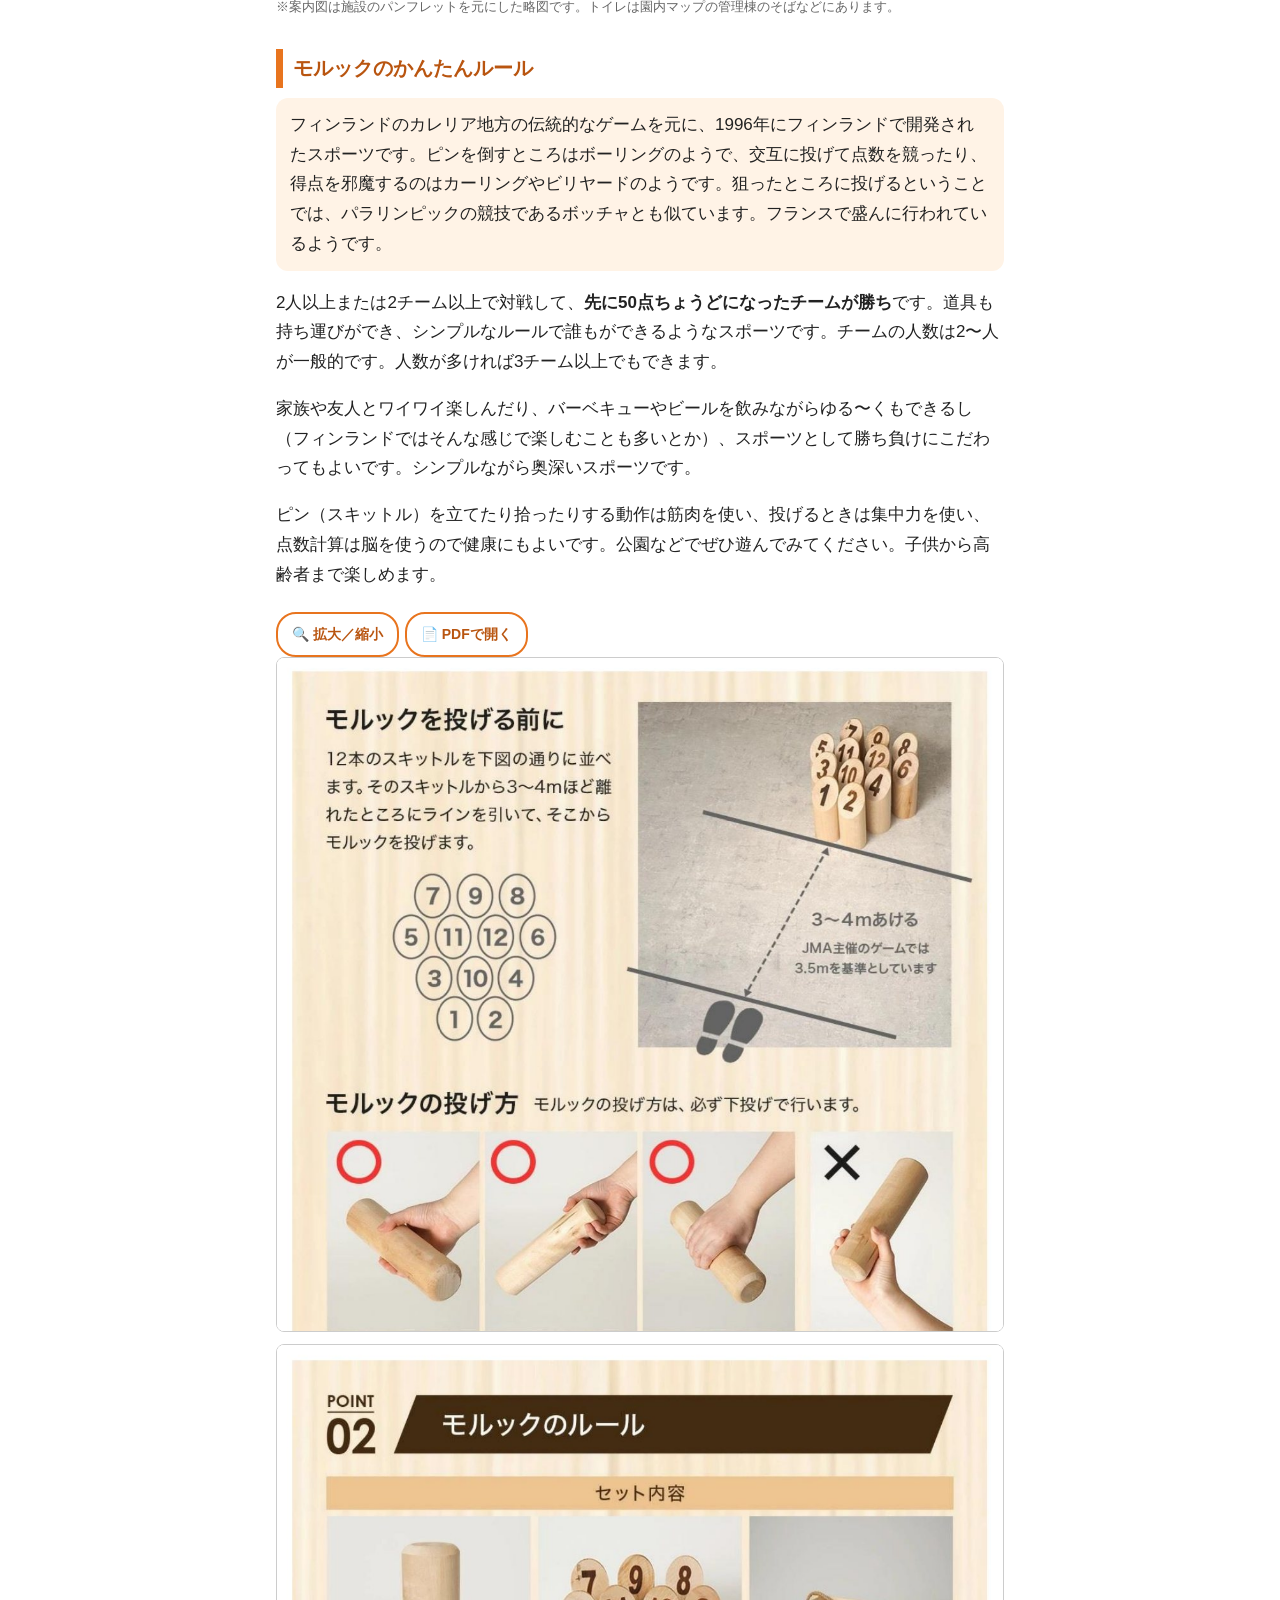
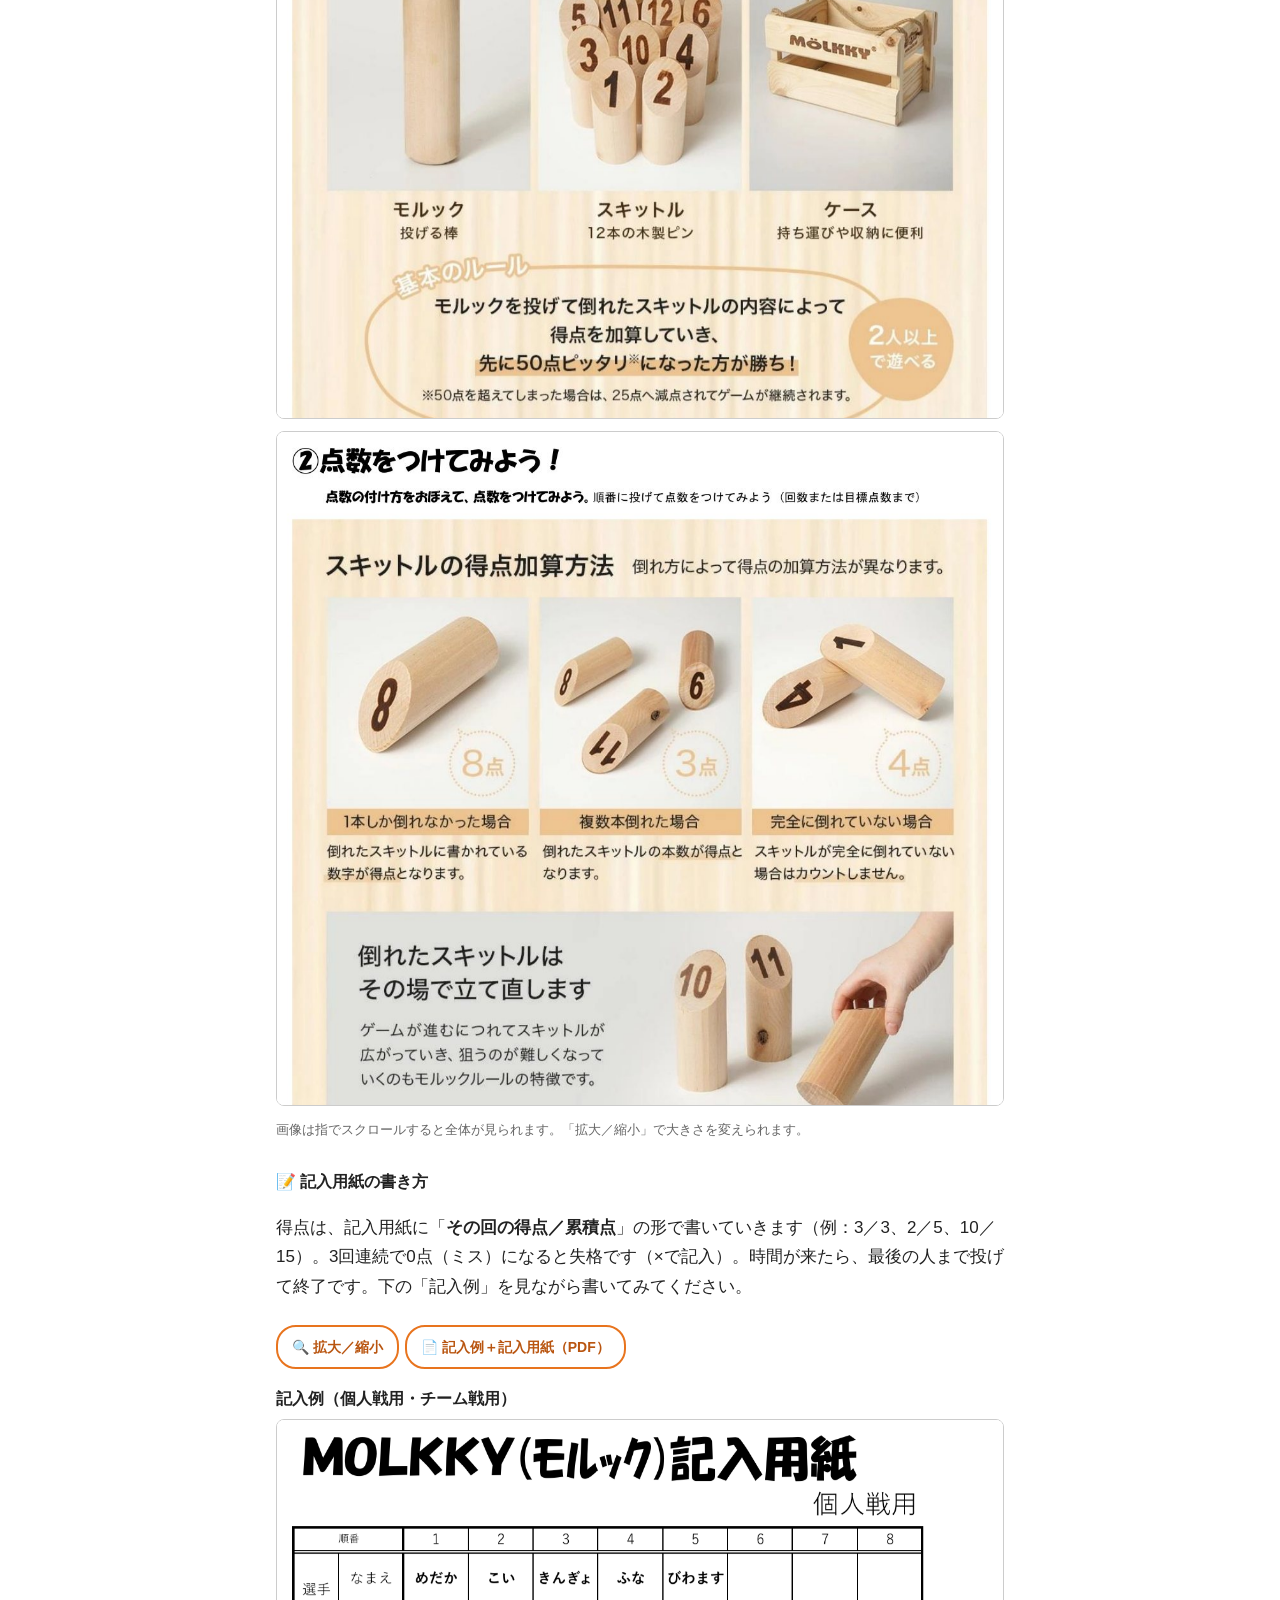
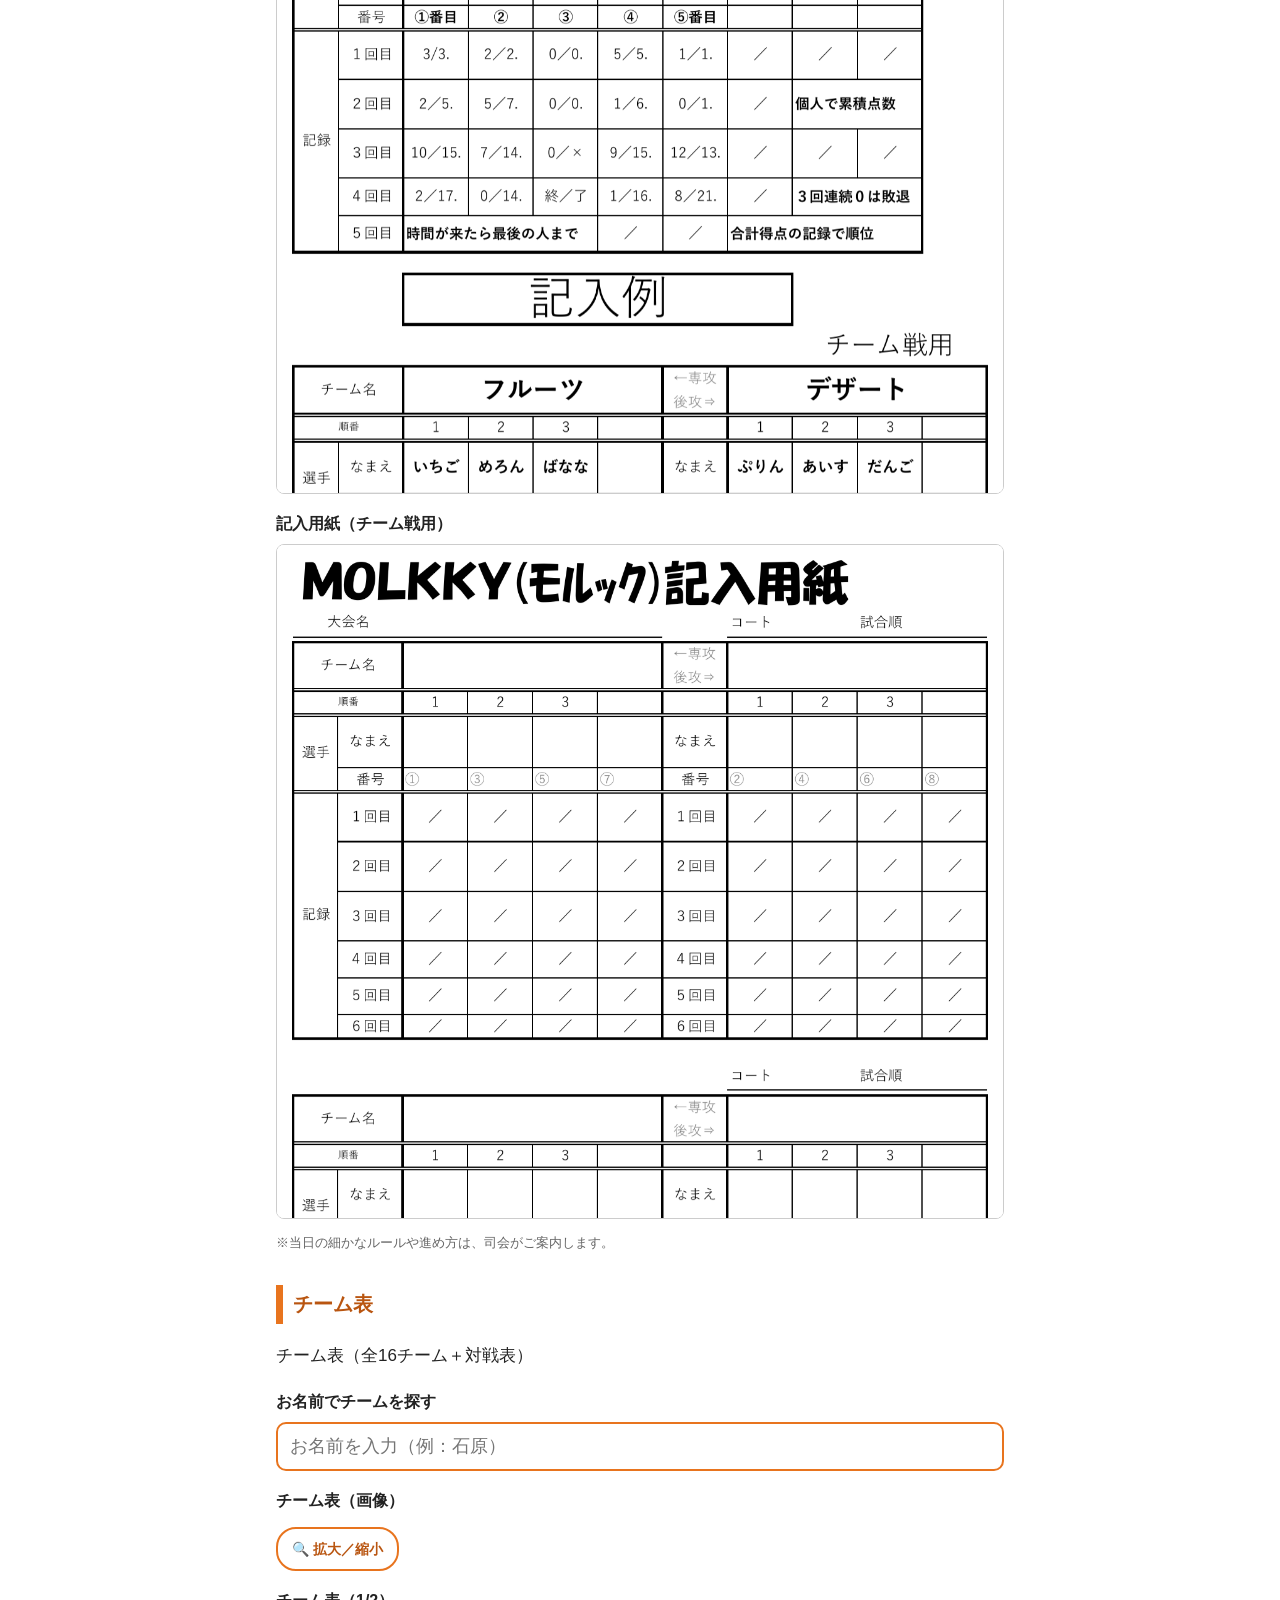
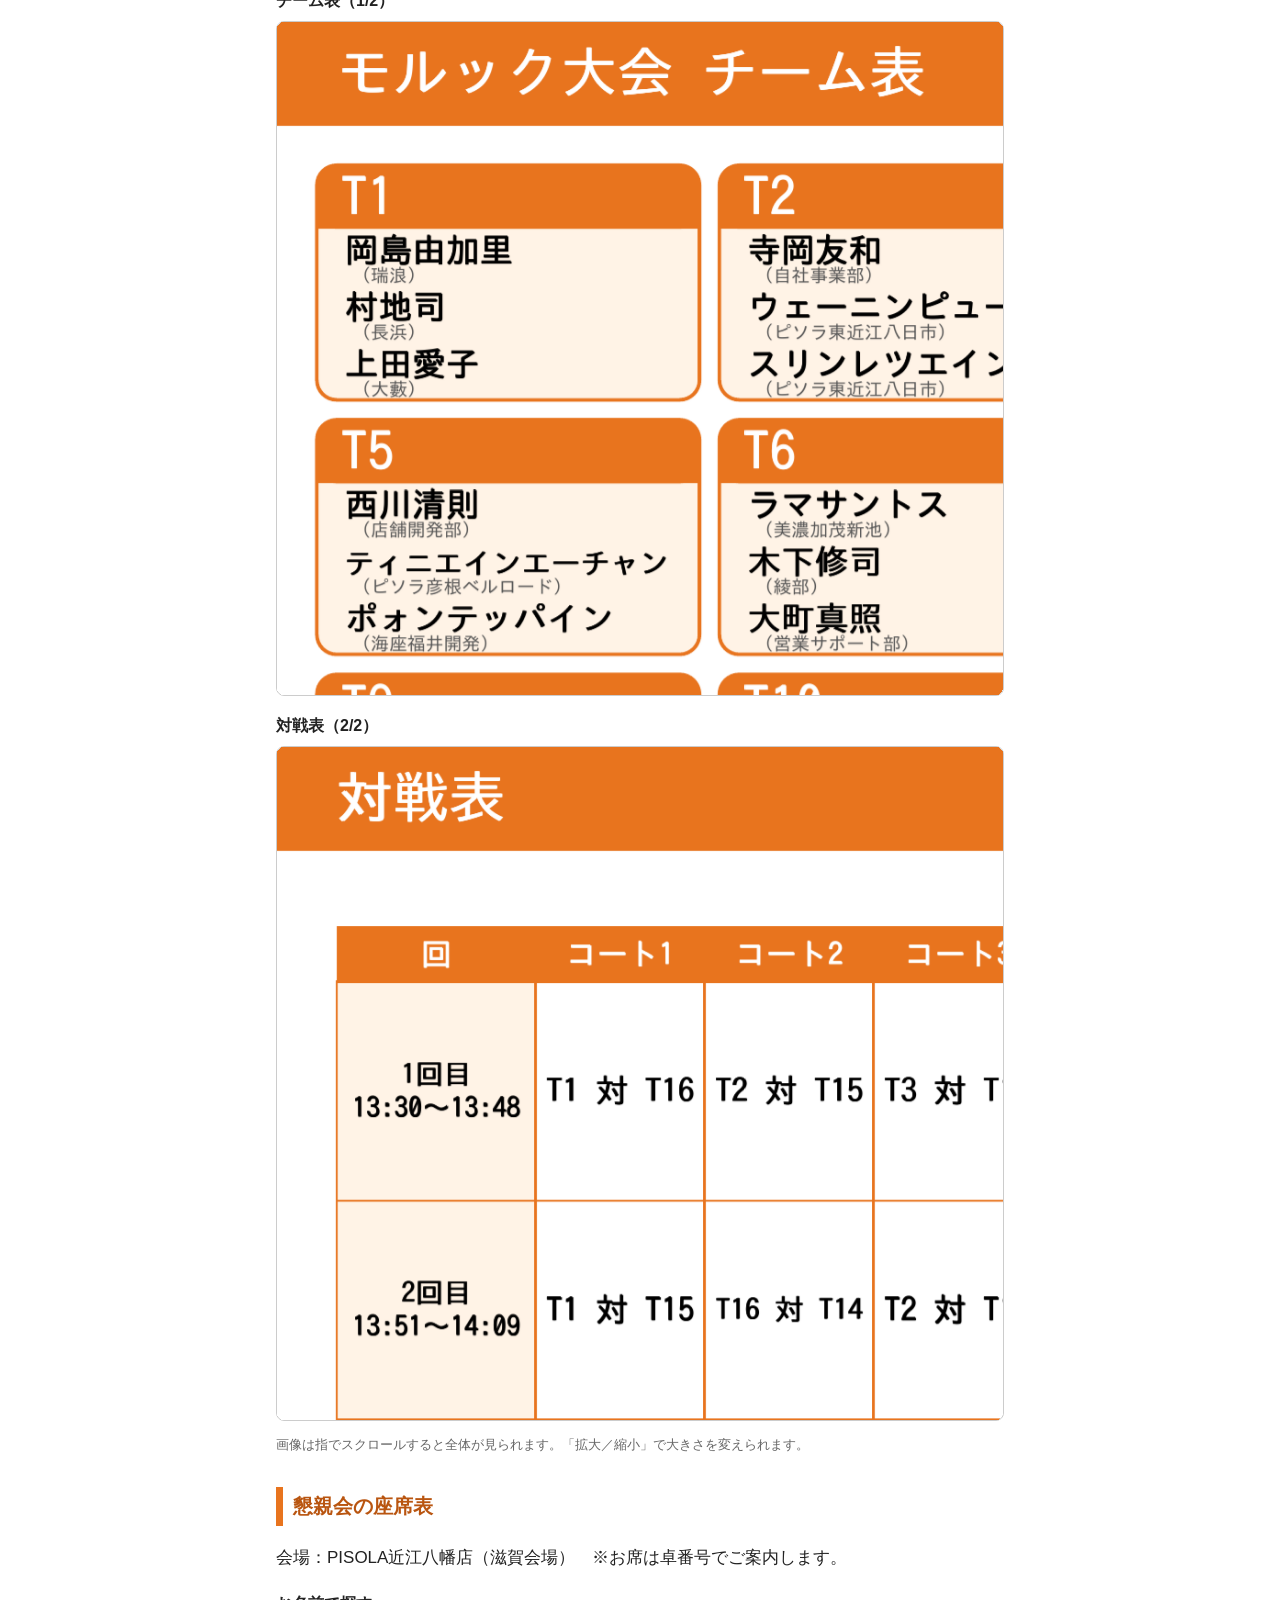
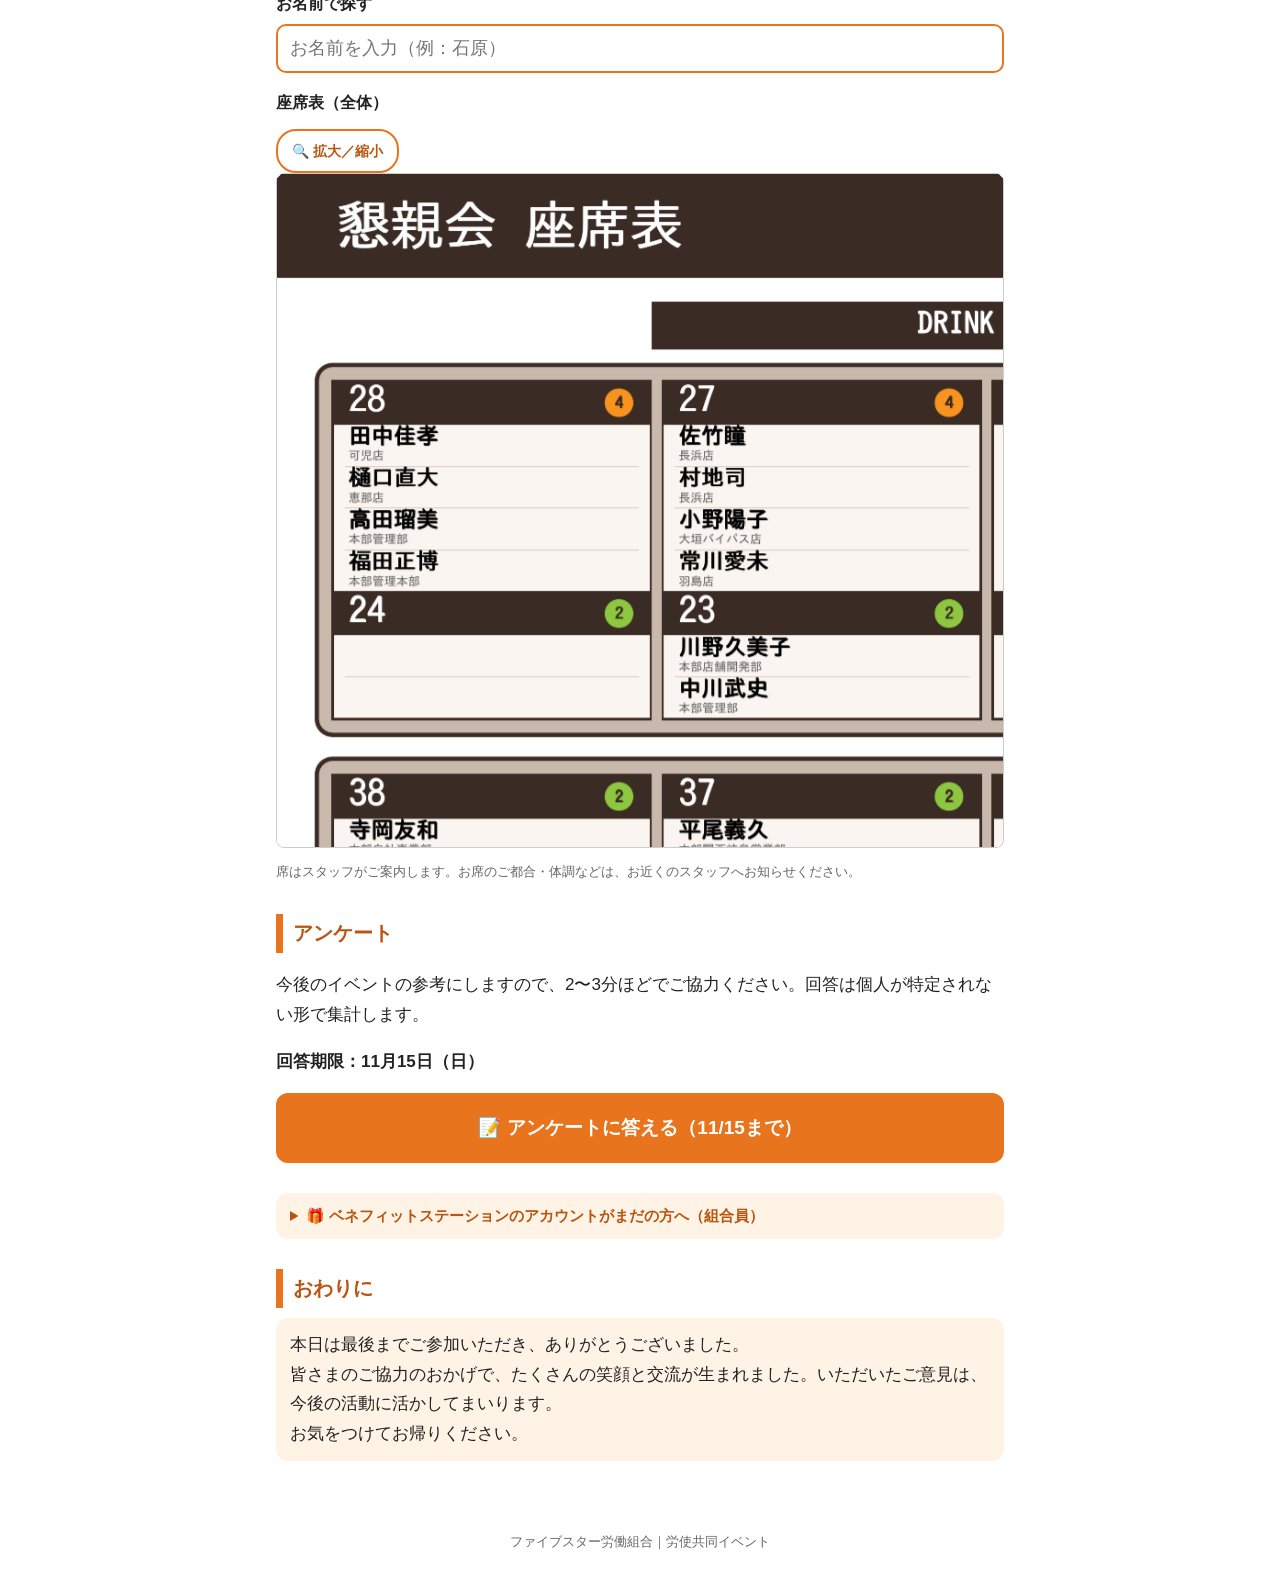
==== commit 033f409a: "東近江会場ページ：会場までの行き方（道順・案内図・駐車場・園内マップ）を追加 Co-Authored-By: Claude Sonnet 5.5 <noreply@anthropic.com> Cla" ====
--- a/event/higashiomi/index.html
+++ b/event/higashiomi/index.html
@@ -37,6 +37,7 @@
 <header><div class="s">2026年11月12日（木）</div><h1>労使共同イベント<br>東近江会場 ご案内</h1><div class="v">モルック大会＋懇親会｜PISOLA近江八幡店（滋賀会場）</div></header>
 <main>
 <div class="nav">
+<a href="#access" style="grid-column:1/3">🚗 会場までの行き方<small>やわらぎの郷公園・駐車場・地図</small></a>
 <a href="#rule">🎯 モルックの<br>かんたんルール<small>記入用紙の書き方つき</small></a>
 <a href="#team">👥 チーム表<small>やわらぎの郷</small></a>
 <a href="#seat">🍽 懇親会の座席表<small>卓番号で検索できます</small></a>
@@ -53,6 +54,25 @@
 会社と組合、職場や立場の垣根をこえて、笑顔で体を動かし、顔を合わせて語り合う一日にしたいと思っています。勝ち負けよりも、楽しむこと、そして声をかけ合うことを大切にしてください。<br>
 無理のない範囲で、けがのないよう、楽しくお過ごしください。<br>
 <div style="text-align:right;margin-top:6px">ファイブスター労働組合　中央執行委員長　石原 崇弘</div></div></section>
+
+<section id="access"><h2>会場までの行き方</h2>
+<div class="card"><b>📍 やわらぎの郷公園（屋根付き多目的広場）</b><br>滋賀県東近江市南須田町4番地<br>
+<b>受付 12:30／開会 13:00</b>（時間に余裕をもってお越しください）</div>
+<a class="survey" href="https://www.google.com/maps/search/?api=1&amp;query=%E3%82%84%E3%82%8F%E3%82%89%E3%81%8E%E3%81%AE%E9%83%B7%E5%85%AC%E5%9C%92%20%E6%9D%B1%E8%BF%91%E6%B1%9F%E5%B8%82%E5%8D%97%E9%A0%88%E7%94%B0%E7%94%BA4" target="_blank" rel="noopener" style="font-size:17px;padding:14px">🗺 Googleマップで開く（ナビ）</a>
+<h3>🚗 車でお越しの方</h3>
+<ul><li><b>名神 八日市IC から 約35分</b></li><li><b>JR能登川駅 から 約10分</b></li></ul>
+<h3>道順（下の案内図の矢印のとおり）</h3>
+<ol><li><b>県道大津能登川長浜線</b>（北が彦根方面、南が近江八幡方面）を走り、<b>「安土山腰越峠」</b>付近へ。</li>
+<li>峠のところから<b>東へ</b>（図の横向きの矢印）、<b>JR琵琶湖線の線路を越えます</b>。</li>
+<li>線路を越えたら<b>北東へ</b>（図の斜めの矢印）。<b>峠から約500m</b>で「やわらぎの郷公園」です。</li></ol>
+<p class="hint">※公園へは、図の矢印の方向から進入してください（施設の案内より）。</p>
+<span class="zbtn btn" data-t="accessmap">🔍 拡大／縮小</span>
+<div id="accessmap"><h3>周辺の案内図</h3><div class="zoom x1"><img src="access-route.jpg" alt="やわらぎの郷公園までの案内図（県道大津能登川長浜線・安土山腰越峠・JR琵琶湖線）"></div></div>
+<h3>🅿 駐車場</h3>
+<p>園内の<b>第1駐車場（110台）・第2駐車場</b>などを使います（合計約120台）。台数に限りがあるため、<b>できるだけ乗り合わせ</b>でお越しください。</p>
+<span class="zbtn btn" data-t="parkmap">🔍 拡大／縮小</span>
+<div id="parkmap"><h3>園内マップ（<span style="color:#E8741E">★オレンジ</span>＝モルック会場、<span style="color:#1E64C8">青</span>＝駐車場）</h3><div class="zoom x1"><img src="access-park.jpg" alt="やわらぎの郷公園 園内マップ（モルック会場と駐車場の位置）"></div></div>
+<p class="hint">画像は指でスクロールすると全体が見られます。「拡大／縮小」で大きさを変えられます。<br>※案内図は施設のパンフレットを元にした略図です。トイレは園内マップの管理棟のそばなどにあります。</p></section>
 
 <section id="rule"><h2>モルックのかんたんルール</h2>
 <div class="card">フィンランドのカレリア地方の伝統的なゲームを元に、1996年にフィンランドで開発されたスポーツです。ピンを倒すところはボーリングのようで、交互に投げて点数を競ったり、得点を邪魔するのはカーリングやビリヤードのようです。狙ったところに投げるということでは、パラリンピックの競技であるボッチャとも似ています。フランスで盛んに行われているようです。</div>
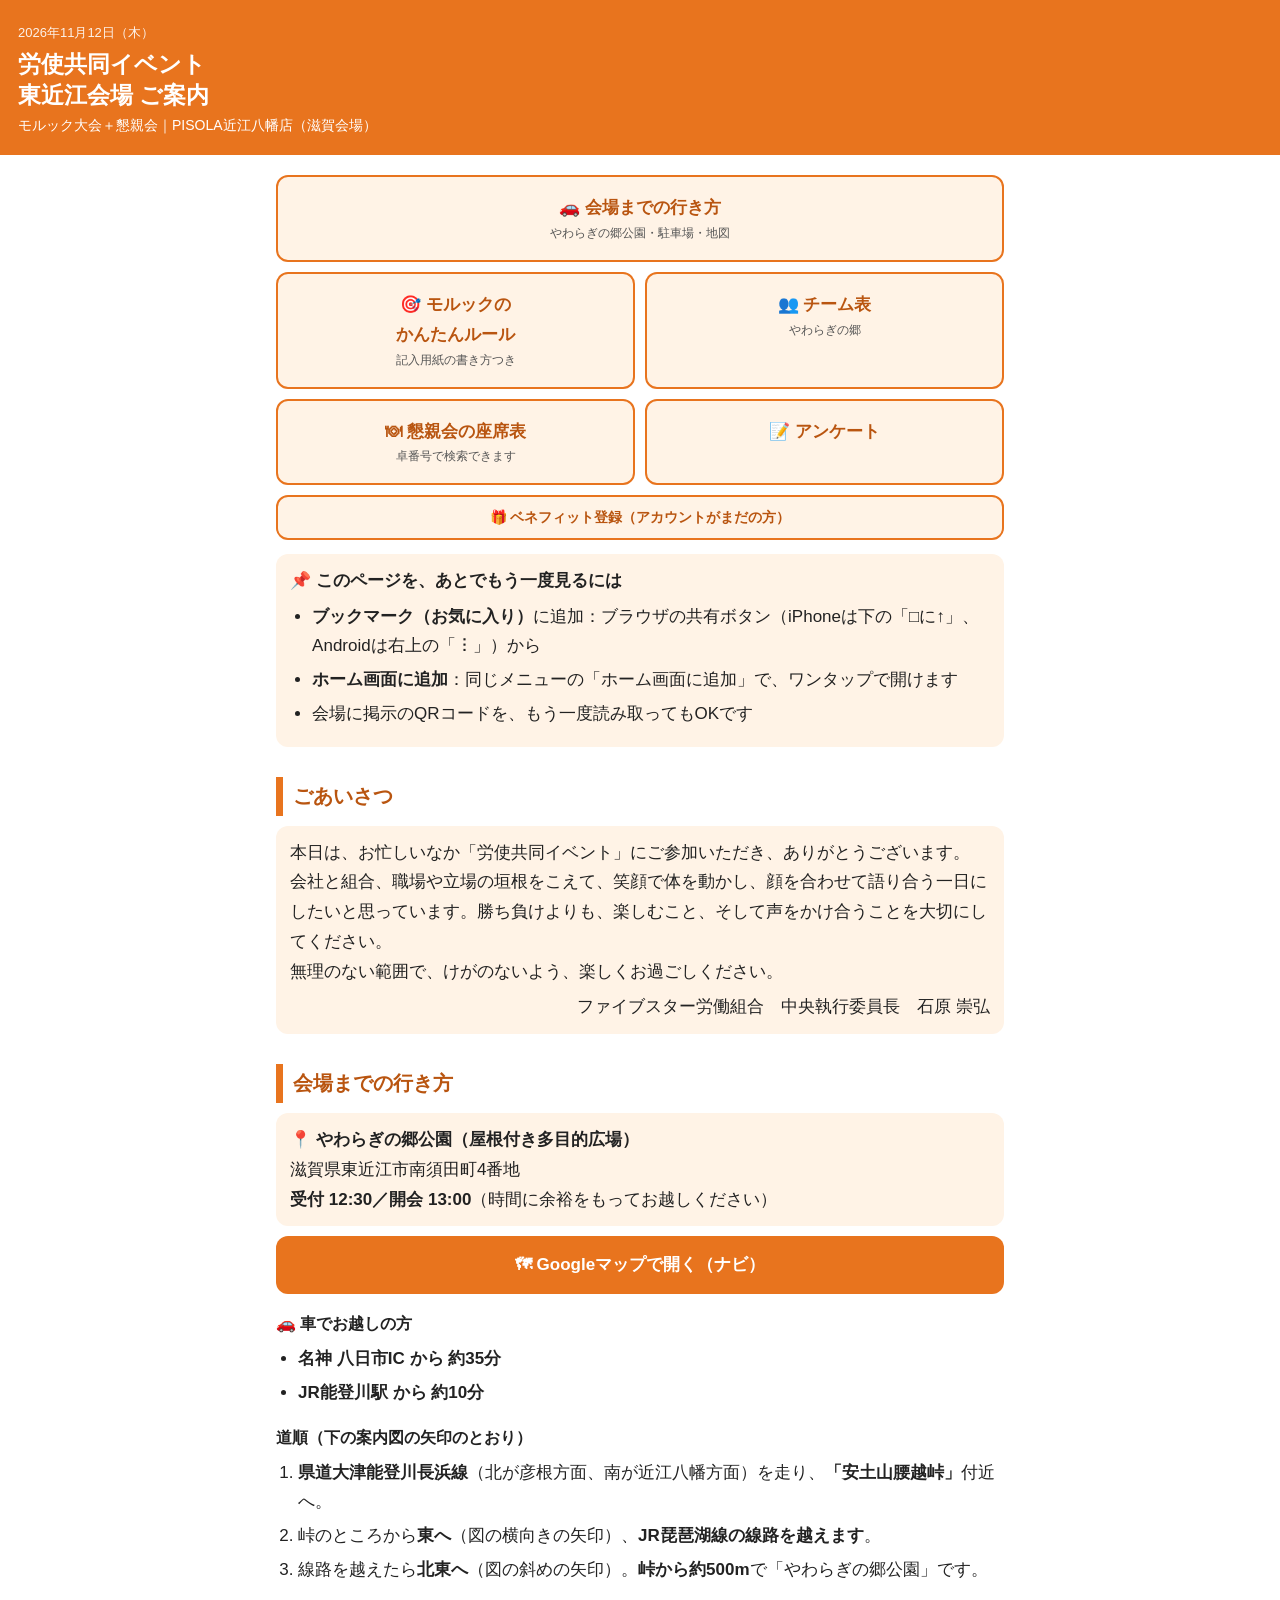
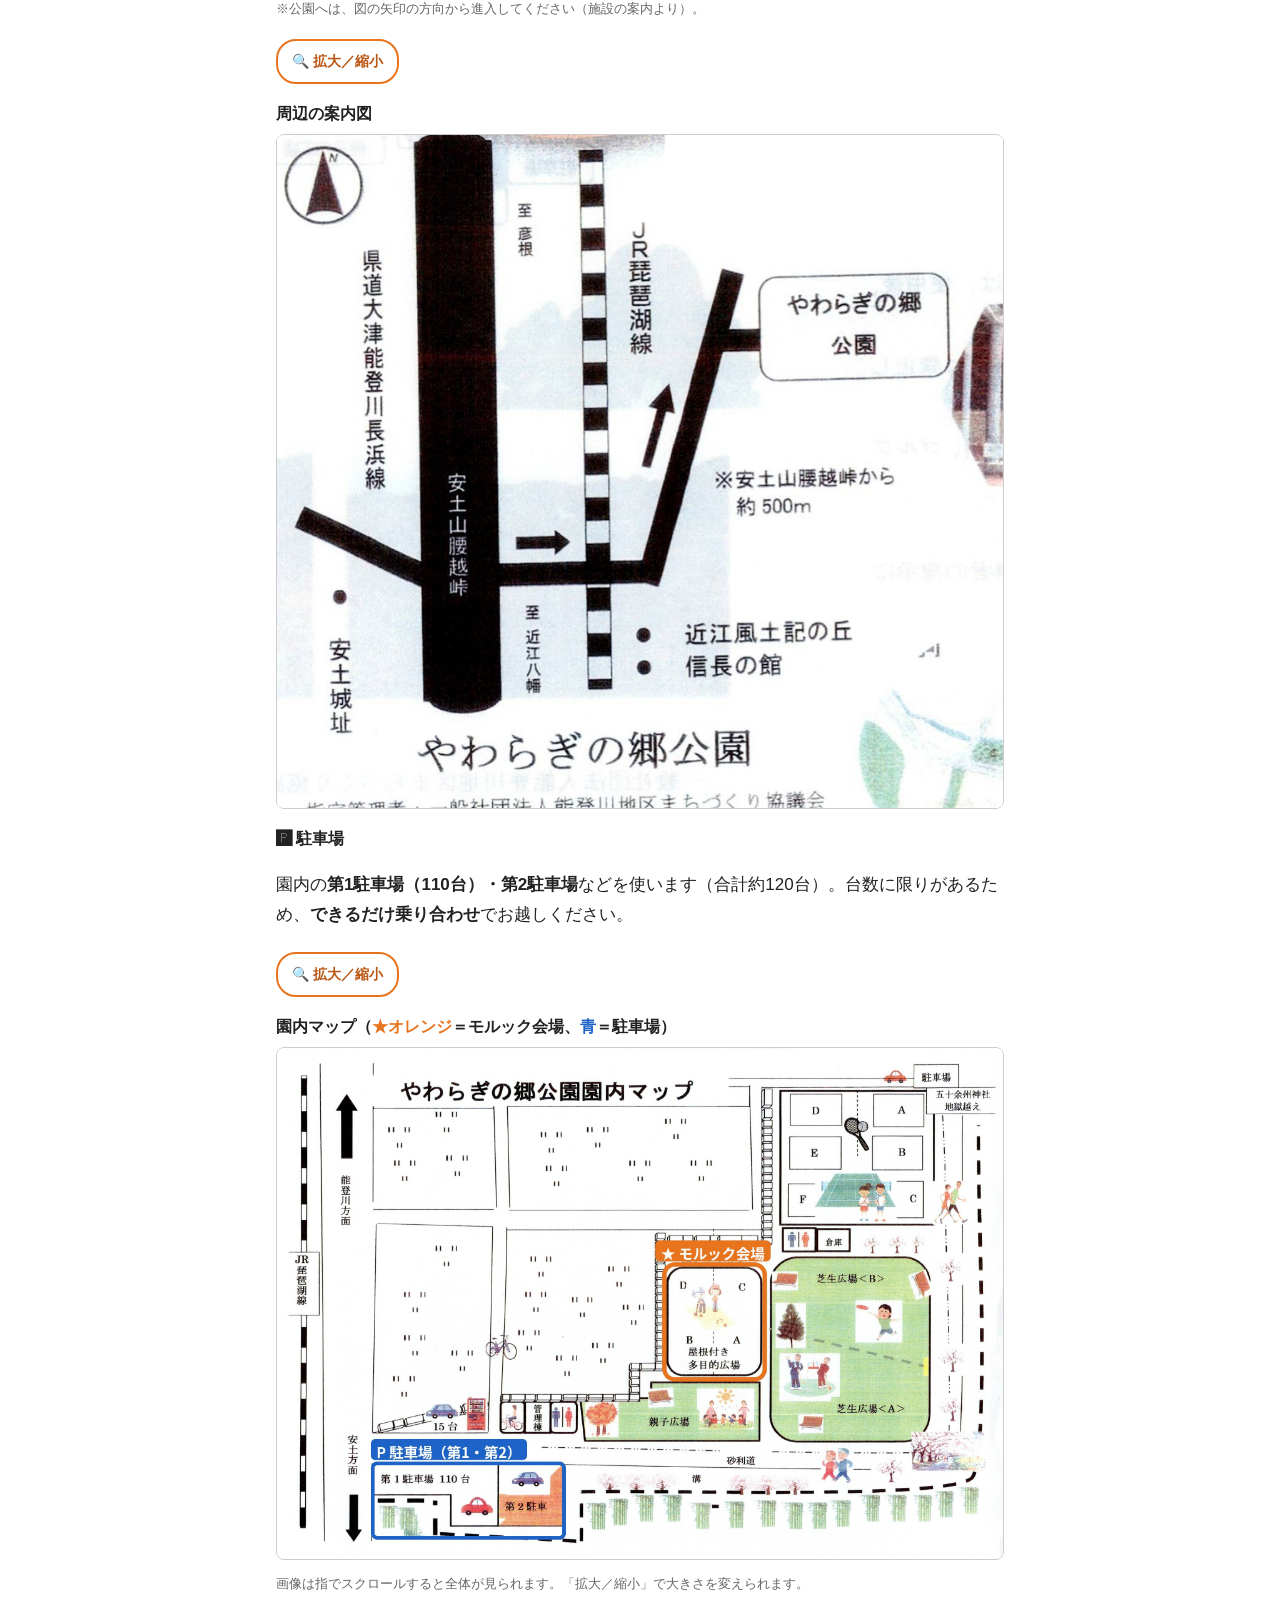
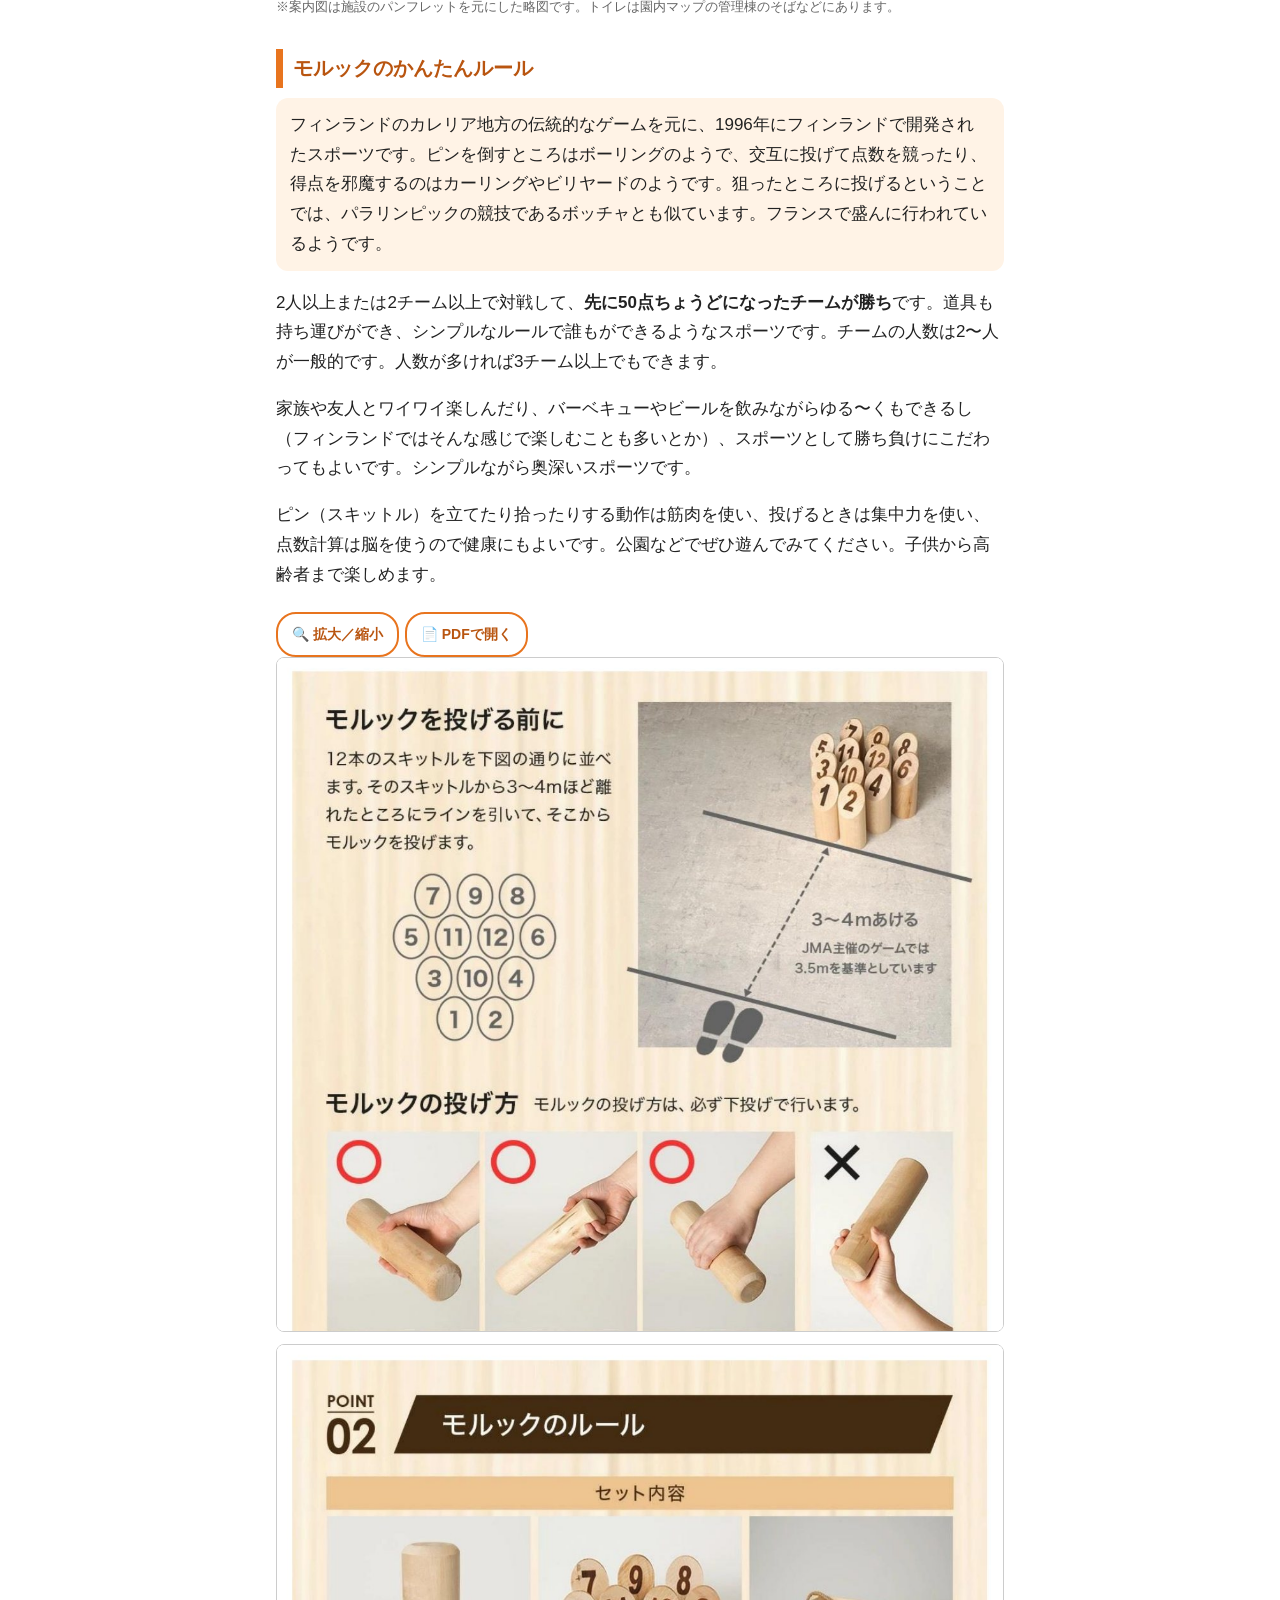
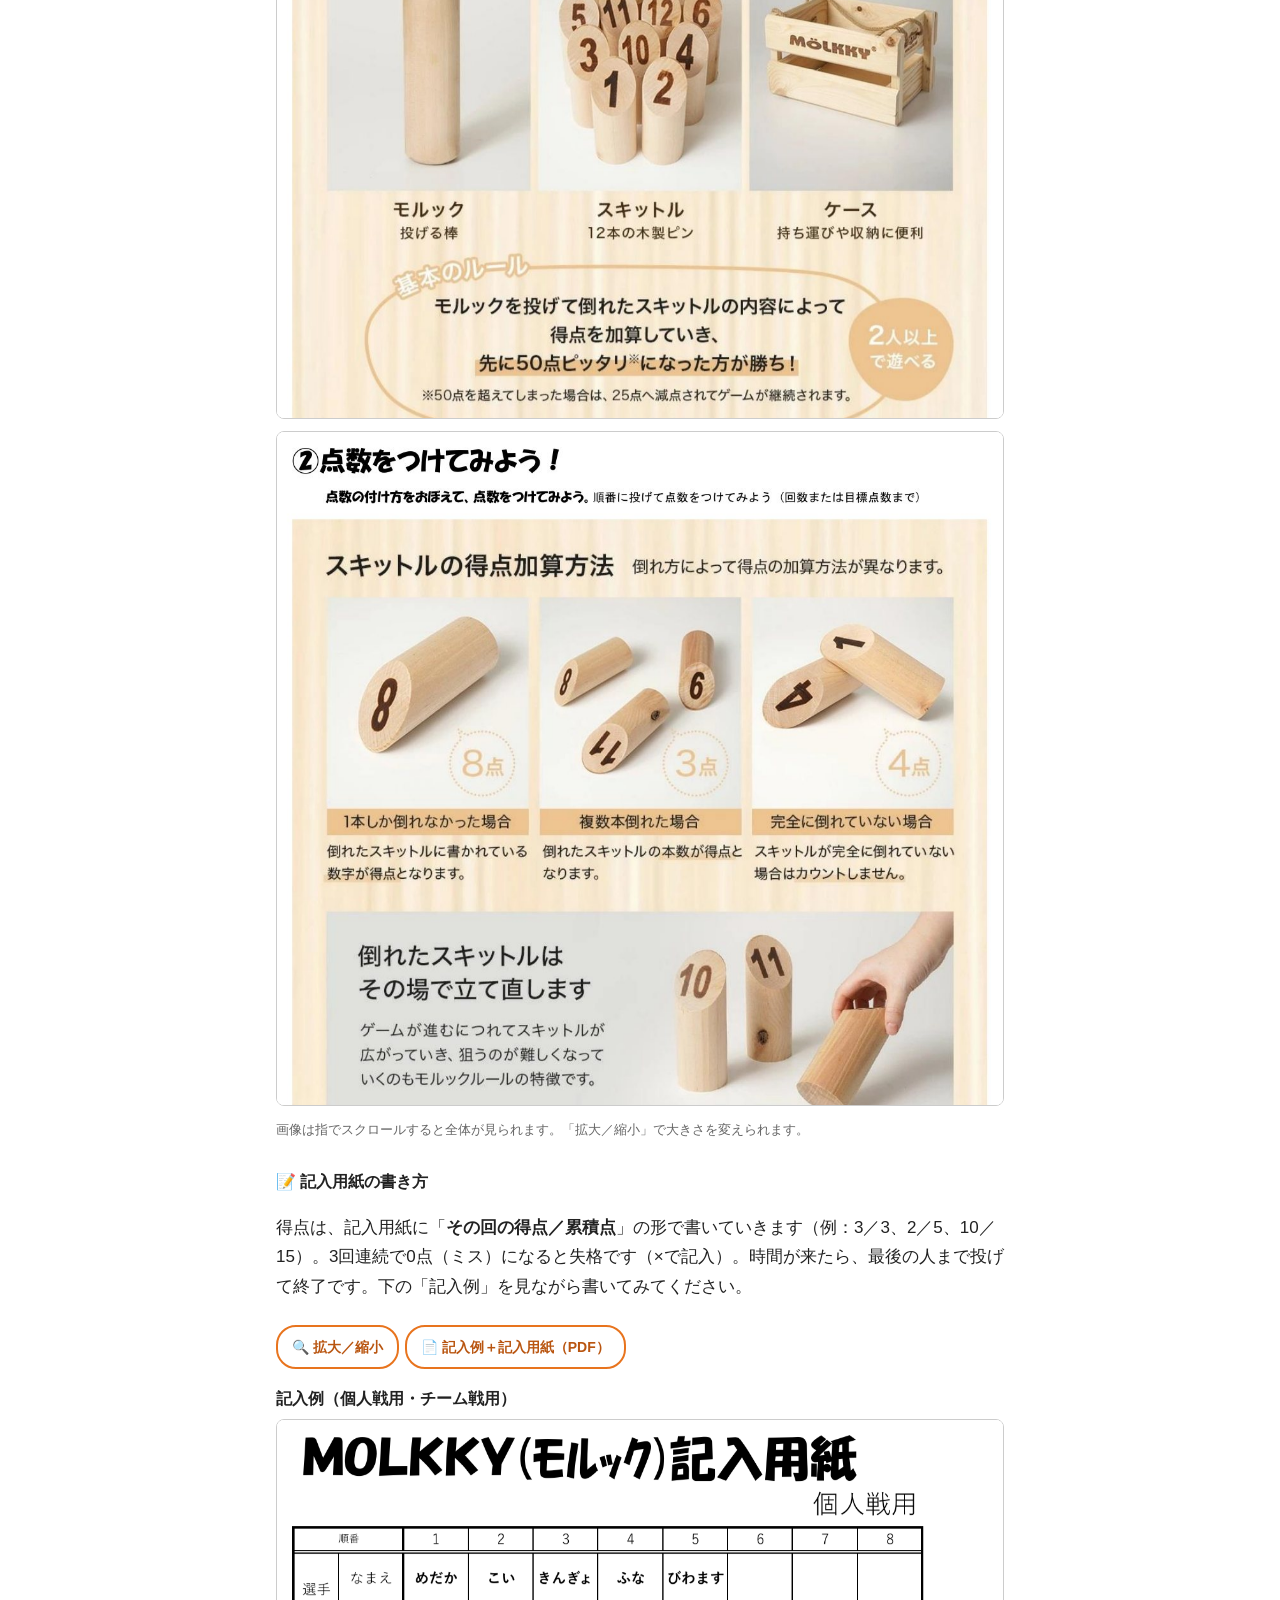
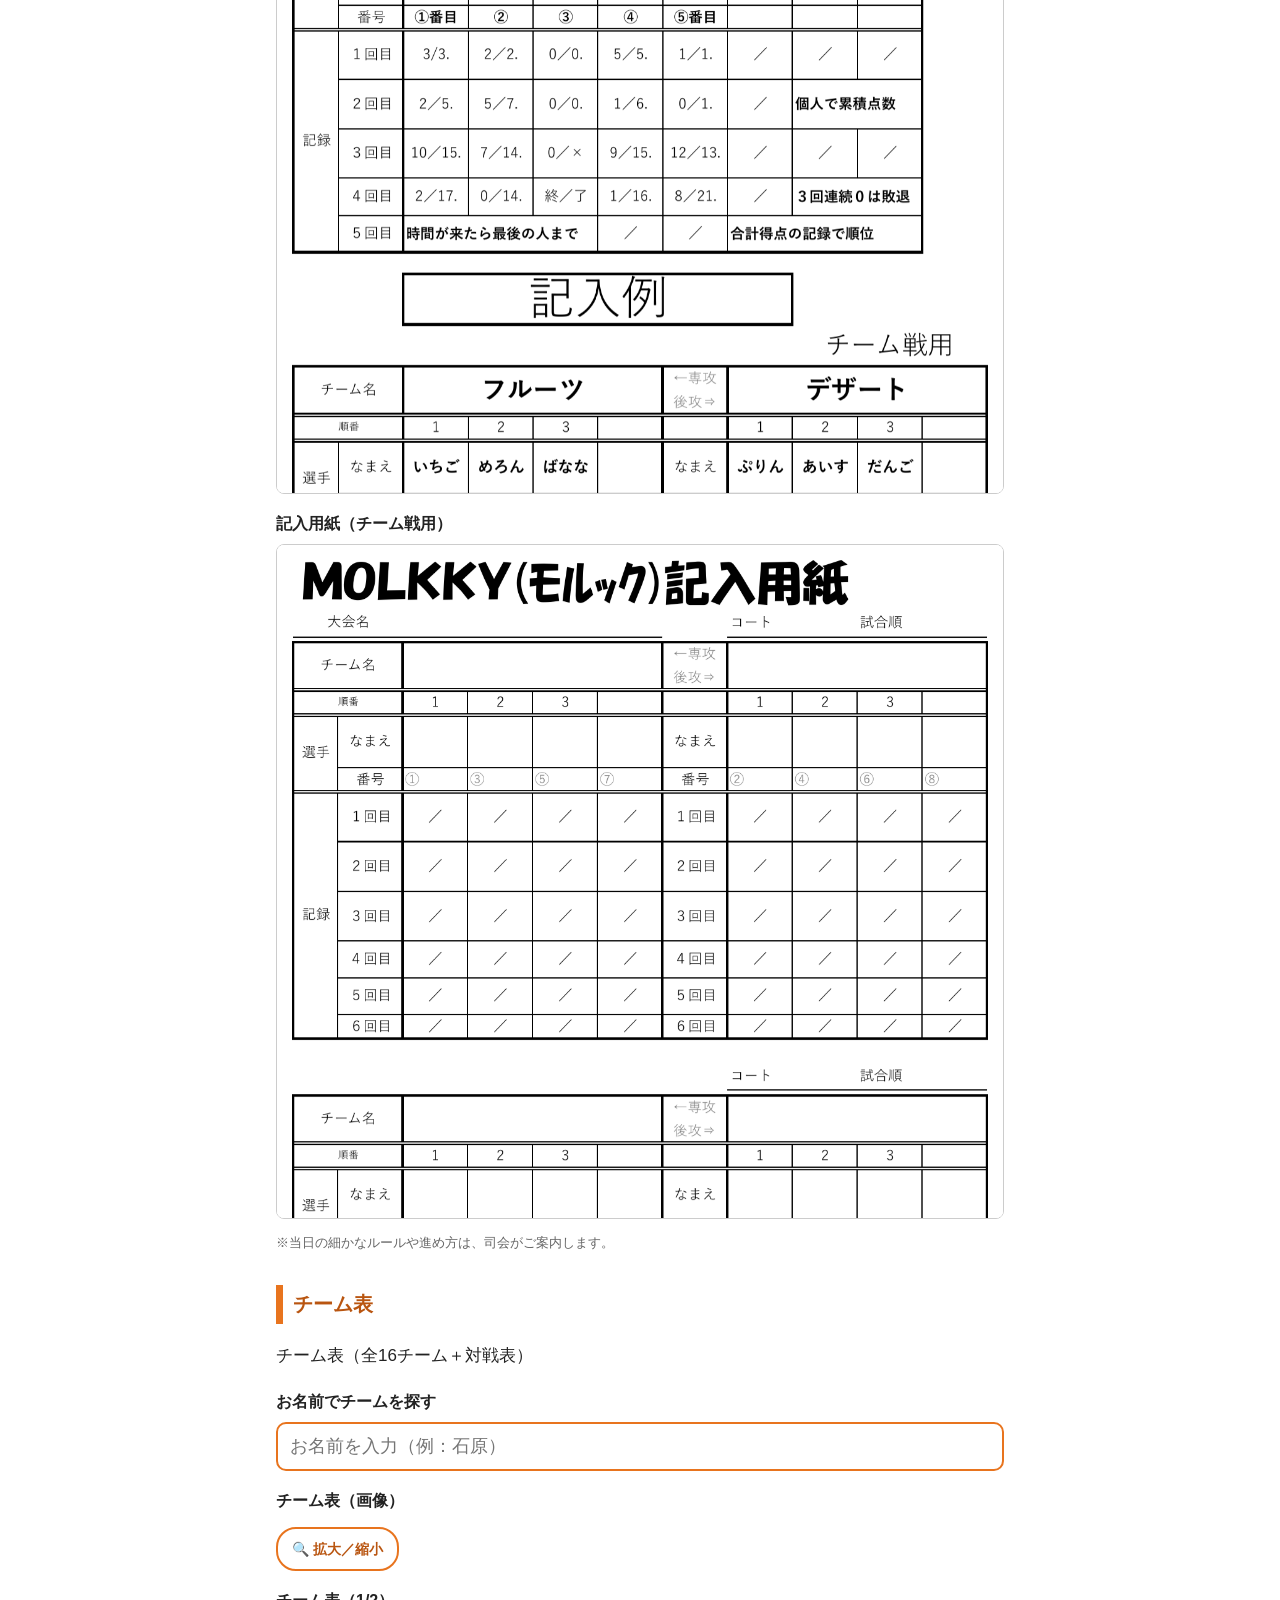
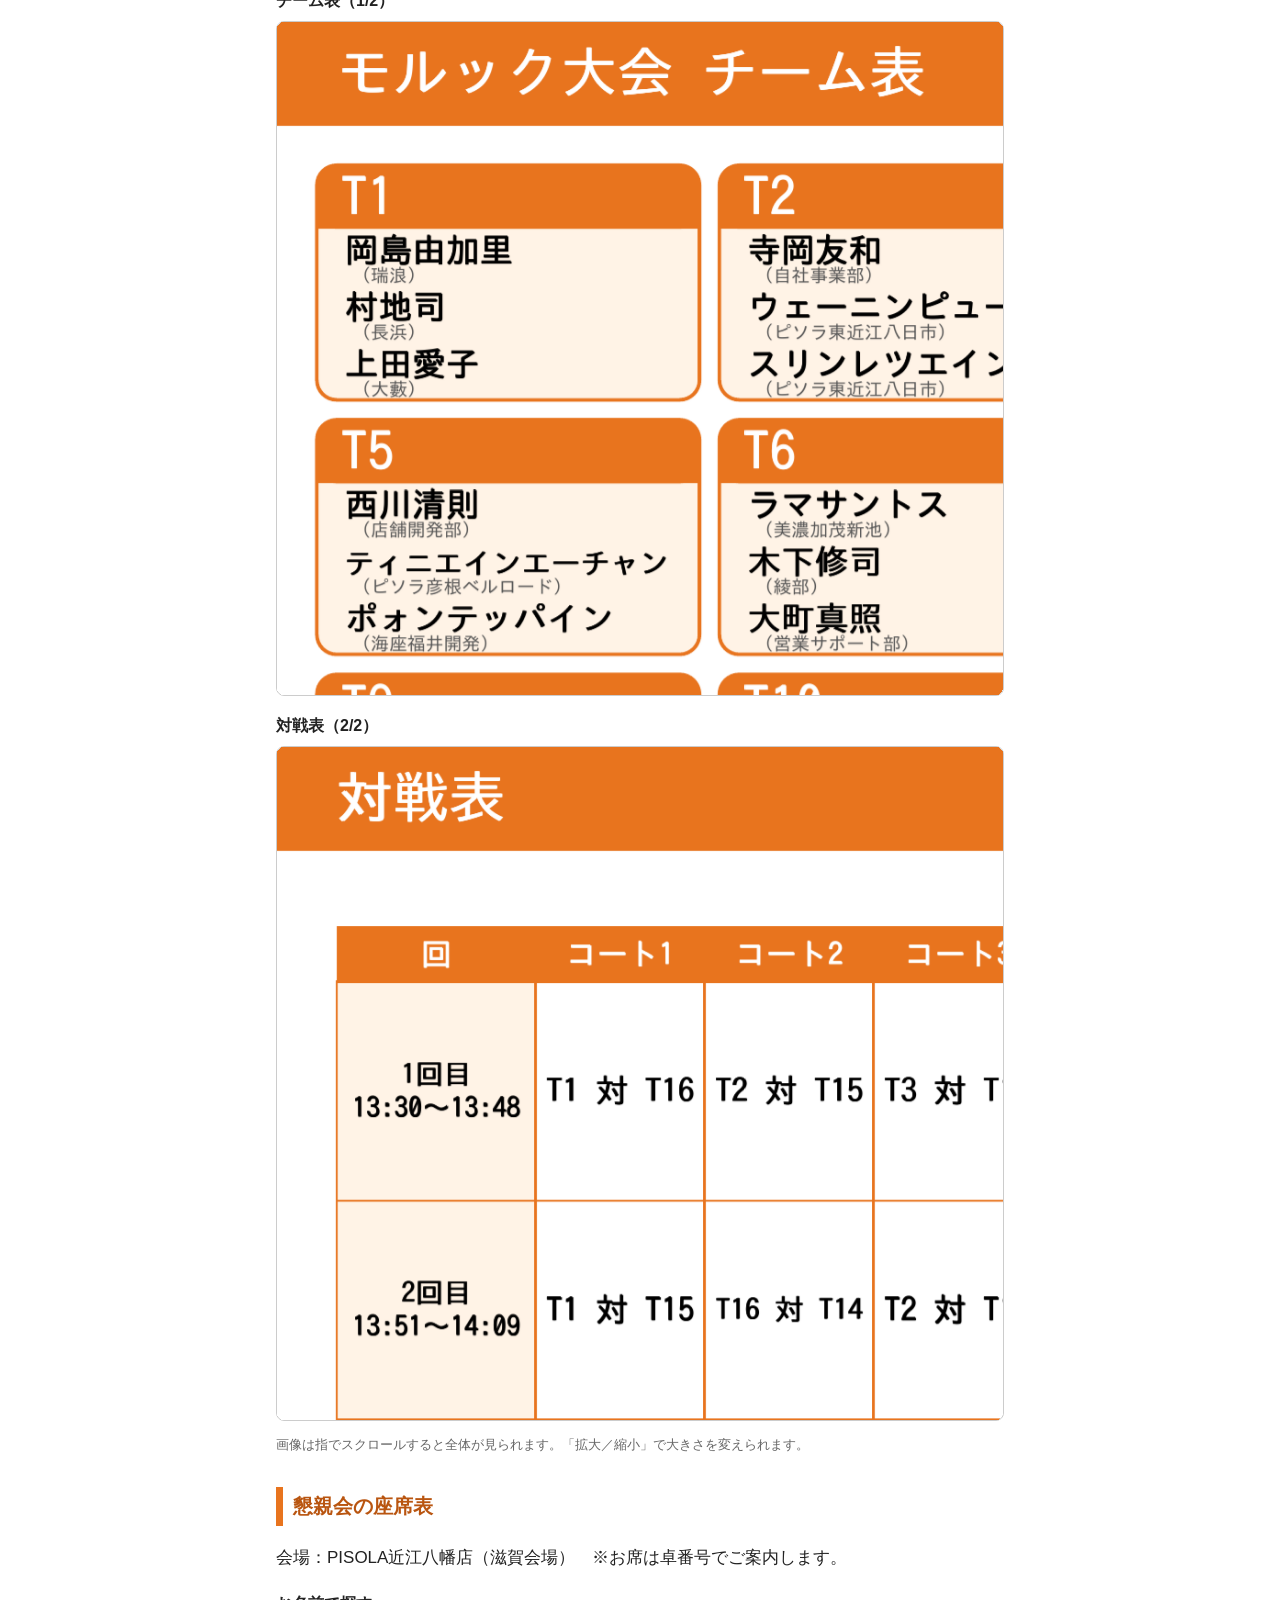
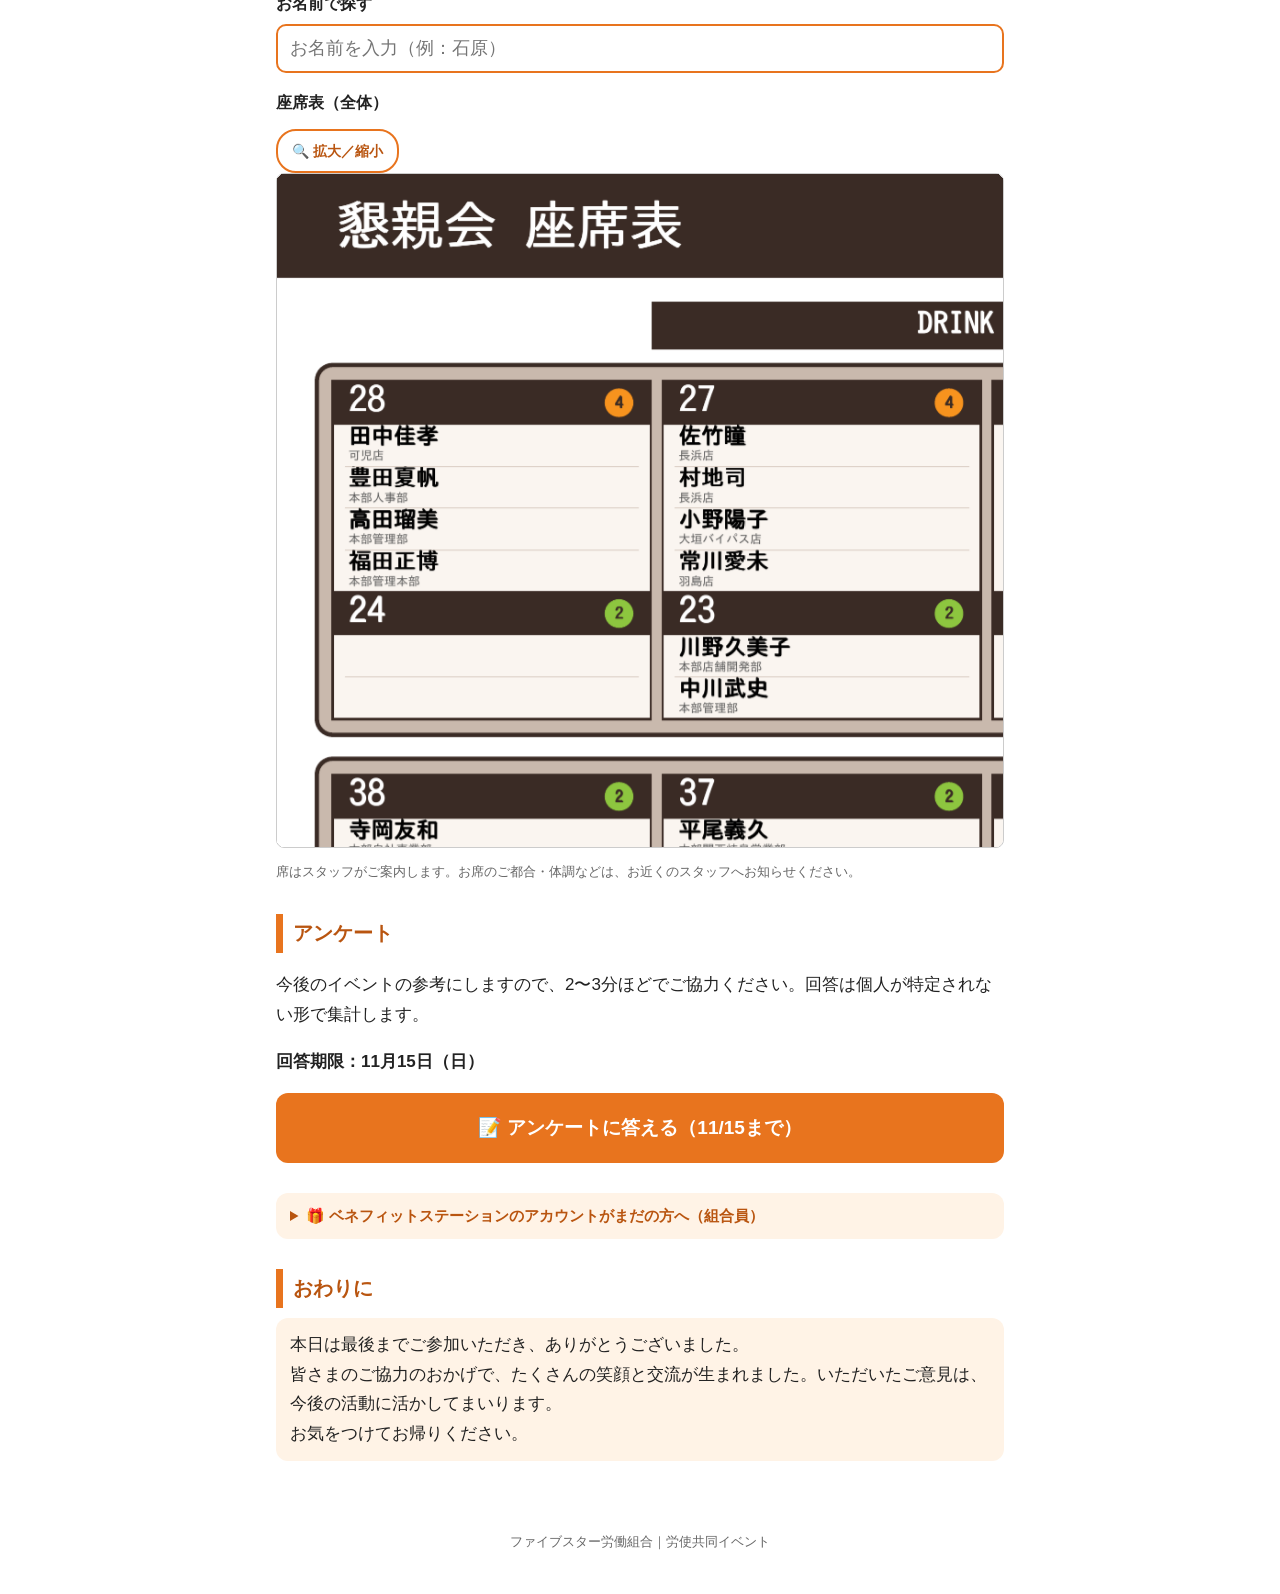
==== commit 794a0dc6: "11/12 東近江: 樋口さん欠席→田中崇尋さんをT7に、豊田さんを卓34→28へ（ページ・画像・台本反映） Co-Authored-By: Claude Sonnet 5.5 <noreply@an" ====
--- a/event/higashiomi/index.html
+++ b/event/higashiomi/index.html
@@ -145,8 +145,8 @@
 <footer>ファイブスター労働組合｜労使共同イベント</footer>
 <script>
 var SURVEY_URL="https://forms.gle/e9n7PZBZQ5QafZvP6";   // ←アンケート確定後にここへURLを入れる
-var TEAM=[{"label": "T1", "court": "", "members": ["岡島由加里（瑞浪）", "村地司（長浜）", "上田愛子（大藪）"], "games": ["1回目　13:30〜13:48　コート1　対 T16", "2回目　13:51〜14:09　コート1　対 T15", "3回目　14:12〜14:30　コート1　対 T14"]}, {"label": "T2", "court": "", "members": ["寺岡友和（自社事業部）", "ウェーニンピュー（ピソラ東近江八日市）", "スリンレツエイン（ピソラ東近江八日市）"], "games": ["1回目　13:30〜13:48　コート2　対 T15", "2回目　13:51〜14:09　コート3　対 T13", "3回目　14:12〜14:30　コート4　対 T11"]}, {"label": "T3", "court": "", "members": ["中川武史（管理部）", "朝倉友紀（穂積）", "高木利寿（海津南濃）"], "games": ["1回目　13:30〜13:48　コート3　対 T14", "2回目　13:51〜14:09　コート4　対 T12", "3回目　14:12〜14:30　コート5　対 T10"]}, {"label": "T4", "court": "", "members": ["冨江美結（営業支援課）", "笠原彩花（海津南濃）", "はざまゆな（垂井）"], "games": ["1回目　13:30〜13:48　コート4　対 T13", "2回目　13:51〜14:09　コート5　対 T11", "3回目　14:12〜14:30　コート6　対 T9"]}, {"label": "T5", "court": "", "members": ["西川清則（店舗開発部）", "ティニエインエーチャン（ピソラ彦根ベルロード）", "ポォンテッパイン（海座福井開発）"], "games": ["1回目　13:30〜13:48　コート5　対 T12", "2回目　13:51〜14:09　コート6　対 T10", "3回目　14:12〜14:30　コート7　対 T8"]}, {"label": "T6", "court": "", "members": ["ラマサントス（美濃加茂新池）", "木下修司（綾部）", "大町真照（営業サポート部）"], "games": ["1回目　13:30〜13:48　コート6　対 T11", "2回目　13:51〜14:09　コート7　対 T9", "3回目　14:12〜14:30　コート8　対 T7"]}, {"label": "T7", "court": "", "members": ["チョーゼヤ（ピソラ彦根ベルロード）", "樋口直大（恵那）", "福田正博（管理本部）"], "games": ["1回目　13:30〜13:48　コート7　対 T10", "2回目　13:51〜14:09　コート8　対 T8", "3回目　14:12〜14:30　コート8　対 T6"]}, {"label": "T8", "court": "", "members": ["佐竹瞳（長浜）", "笠原里美（海津南濃）", "小林真造（経営企画室）"], "games": ["1回目　13:30〜13:48　コート8　対 T9", "2回目　13:51〜14:09　コート8　対 T7", "3回目　14:12〜14:30　コート7　対 T5"]}, {"label": "T9", "court": "", "members": ["大住麻子（日野）", "まつもとゆきこ（海座福井開発）", "高田瑠美（管理部）"], "games": ["1回目　13:30〜13:48　コート8　対 T8", "2回目　13:51〜14:09　コート7　対 T6", "3回目　14:12〜14:30　コート6　対 T4"]}, {"label": "T10", "court": "", "members": ["石浦翔太（京都梅津）", "ラピェー（海座福井開発）", "中松誠司（営業サポート部）"], "games": ["1回目　13:30〜13:48　コート7　対 T7", "2回目　13:51〜14:09　コート6　対 T5", "3回目　14:12〜14:30　コート5　対 T3"]}, {"label": "T11", "court": "", "members": ["松本文香（穂積）", "トゥラサン（海座福井開発）", "平尾義久（関西岐阜営業部）"], "games": ["1回目　13:30〜13:48　コート6　対 T6", "2回目　13:51〜14:09　コート5　対 T4", "3回目　14:12〜14:30　コート4　対 T2"]}, {"label": "T12", "court": "", "members": ["テッウェイアウン（海座あどがわ）", "小野陽子（大垣バイパス）", "柳本啓之（本部）"], "games": ["1回目　13:30〜13:48　コート5　対 T5", "2回目　13:51〜14:09　コート4　対 T3", "3回目　14:12〜14:30　コート3　対 T16"]}, {"label": "T13", "court": "", "members": ["常川愛未（羽島）", "久保龍輝（奈良鴻ノ池）", "川野久美子（店舗開発部）"], "games": ["1回目　13:30〜13:48　コート4　対 T4", "2回目　13:51〜14:09　コート3　対 T2", "3回目　14:12〜14:30　コート2　対 T15"]}, {"label": "T14", "court": "", "members": ["大脇克幸（京都梅津）", "多根星菜（甲南）", "中村圭太（管理部）"], "games": ["1回目　13:30〜13:48　コート3　対 T3", "2回目　13:51〜14:09　コート2　対 T16", "3回目　14:12〜14:30　コート1　対 T1"]}, {"label": "T15", "court": "", "members": ["豊田夏帆（人事部）", "木村圭吾（八日市）", "桂山岳（ピソラ東近江八日市）"], "games": ["1回目　13:30〜13:48　コート2　対 T2", "2回目　13:51〜14:09　コート1　対 T1", "3回目　14:12〜14:30　コート2　対 T13"]}, {"label": "T16", "court": "", "members": ["久保輝浩（ピソラ彦根ベルロード）", "岩本崇志（自社事業部）", "田中佳孝（可児）"], "games": ["1回目　13:30〜13:48　コート1　対 T1", "2回目　13:51〜14:09　コート2　対 T14", "3回目　14:12〜14:30　コート3　対 T12"]}];
-var SEAT={"28": {"seats": 4, "names": ["田中佳孝", "樋口直大", "高田瑠美", "福田正博"]}, "27": {"seats": 4, "names": ["佐竹瞳", "村地司", "小野陽子", "常川愛未"]}, "26": {"seats": 4, "names": ["朝倉友紀", "松本文香", "田中崇尋", "大脇克幸"]}, "25": {"seats": 4, "names": ["ティニェインエーチャン", "チョーゼヤ", "久保輝浩"]}, "24": {"seats": 2, "names": []}, "23": {"seats": 2, "names": ["川野久美子", "中川武史"]}, "22": {"seats": 2, "names": []}, "21": {"seats": 2, "names": ["石原崇弘", "柳本啓之"]}, "38": {"seats": 2, "names": ["寺岡友和", "大橋信也"]}, "37": {"seats": 2, "names": ["平尾義久", "中松誠司"]}, "36": {"seats": 2, "names": ["中村圭太", "笹岡誠之"]}, "35": {"seats": 2, "names": ["冨江美結", "岩本崇志"]}, "34": {"seats": 6, "names": ["ラマサントス", "高木利寿", "豊田夏帆", "笠原彩花", "笠原里美", "岡島ゆかq"]}, "33": {"seats": 6, "names": ["トゥラサン", "ポォンテッパイン", "まつもとゆきこ", "ラピェー", "石浦翔太", "西川清則"]}, "32": {"seats": 6, "names": ["木下修司", "小林真造", "大住麻子", "テッウェイアウン", "狭間真紀子", "多根星菜"]}, "31": {"seats": 6, "names": ["スリンレツエイン", "ウェーニンピュー", "桂山岳", "上田愛子", "若狭圭美", "大町真照"]}};
+var TEAM=[{"label": "T1", "court": "", "members": ["岡島由加里（瑞浪）", "村地司（長浜）", "上田愛子（大藪）"], "games": ["1回目　13:30〜13:48　コート1　対 T16", "2回目　13:51〜14:09　コート1　対 T15", "3回目　14:12〜14:30　コート1　対 T14"]}, {"label": "T2", "court": "", "members": ["寺岡友和（自社事業部）", "ウェーニンピュー（ピソラ東近江八日市）", "スリンレツエイン（ピソラ東近江八日市）"], "games": ["1回目　13:30〜13:48　コート2　対 T15", "2回目　13:51〜14:09　コート3　対 T13", "3回目　14:12〜14:30　コート4　対 T11"]}, {"label": "T3", "court": "", "members": ["中川武史（管理部）", "朝倉友紀（穂積）", "高木利寿（海津南濃）"], "games": ["1回目　13:30〜13:48　コート3　対 T14", "2回目　13:51〜14:09　コート4　対 T12", "3回目　14:12〜14:30　コート5　対 T10"]}, {"label": "T4", "court": "", "members": ["冨江美結（営業支援課）", "笠原彩花（海津南濃）", "はざまゆな（垂井）"], "games": ["1回目　13:30〜13:48　コート4　対 T13", "2回目　13:51〜14:09　コート5　対 T11", "3回目　14:12〜14:30　コート6　対 T9"]}, {"label": "T5", "court": "", "members": ["西川清則（店舗開発部）", "ティニエインエーチャン（ピソラ彦根ベルロード）", "ポォンテッパイン（海座福井開発）"], "games": ["1回目　13:30〜13:48　コート5　対 T12", "2回目　13:51〜14:09　コート6　対 T10", "3回目　14:12〜14:30　コート7　対 T8"]}, {"label": "T6", "court": "", "members": ["ラマサントス（美濃加茂新池）", "木下修司（綾部）", "大町真照（営業サポート部）"], "games": ["1回目　13:30〜13:48　コート6　対 T11", "2回目　13:51〜14:09　コート7　対 T9", "3回目　14:12〜14:30　コート8　対 T7"]}, {"label": "T7", "court": "", "members": ["チョーゼヤ（ピソラ彦根ベルロード）", "田中崇尋（海座栗東大宝西）", "福田正博（管理本部）"], "games": ["1回目　13:30〜13:48　コート7　対 T10", "2回目　13:51〜14:09　コート8　対 T8", "3回目　14:12〜14:30　コート8　対 T6"]}, {"label": "T8", "court": "", "members": ["佐竹瞳（長浜）", "笠原里美（海津南濃）", "小林真造（経営企画室）"], "games": ["1回目　13:30〜13:48　コート8　対 T9", "2回目　13:51〜14:09　コート8　対 T7", "3回目　14:12〜14:30　コート7　対 T5"]}, {"label": "T9", "court": "", "members": ["大住麻子（日野）", "まつもとゆきこ（海座福井開発）", "高田瑠美（管理部）"], "games": ["1回目　13:30〜13:48　コート8　対 T8", "2回目　13:51〜14:09　コート7　対 T6", "3回目　14:12〜14:30　コート6　対 T4"]}, {"label": "T10", "court": "", "members": ["石浦翔太（京都梅津）", "ラピェー（海座福井開発）", "中松誠司（営業サポート部）"], "games": ["1回目　13:30〜13:48　コート7　対 T7", "2回目　13:51〜14:09　コート6　対 T5", "3回目　14:12〜14:30　コート5　対 T3"]}, {"label": "T11", "court": "", "members": ["松本文香（穂積）", "トゥラサン（海座福井開発）", "平尾義久（関西岐阜営業部）"], "games": ["1回目　13:30〜13:48　コート6　対 T6", "2回目　13:51〜14:09　コート5　対 T4", "3回目　14:12〜14:30　コート4　対 T2"]}, {"label": "T12", "court": "", "members": ["テッウェイアウン（海座あどがわ）", "小野陽子（大垣バイパス）", "柳本啓之（本部）"], "games": ["1回目　13:30〜13:48　コート5　対 T5", "2回目　13:51〜14:09　コート4　対 T3", "3回目　14:12〜14:30　コート3　対 T16"]}, {"label": "T13", "court": "", "members": ["常川愛未（羽島）", "久保龍輝（奈良鴻ノ池）", "川野久美子（店舗開発部）"], "games": ["1回目　13:30〜13:48　コート4　対 T4", "2回目　13:51〜14:09　コート3　対 T2", "3回目　14:12〜14:30　コート2　対 T15"]}, {"label": "T14", "court": "", "members": ["大脇克幸（京都梅津）", "多根星菜（甲南）", "中村圭太（管理部）"], "games": ["1回目　13:30〜13:48　コート3　対 T3", "2回目　13:51〜14:09　コート2　対 T16", "3回目　14:12〜14:30　コート1　対 T1"]}, {"label": "T15", "court": "", "members": ["豊田夏帆（人事部）", "木村圭吾（八日市）", "桂山岳（ピソラ東近江八日市）"], "games": ["1回目　13:30〜13:48　コート2　対 T2", "2回目　13:51〜14:09　コート1　対 T1", "3回目　14:12〜14:30　コート2　対 T13"]}, {"label": "T16", "court": "", "members": ["久保輝浩（ピソラ彦根ベルロード）", "岩本崇志（自社事業部）", "田中佳孝（可児）"], "games": ["1回目　13:30〜13:48　コート1　対 T1", "2回目　13:51〜14:09　コート2　対 T14", "3回目　14:12〜14:30　コート3　対 T12"]}];
+var SEAT={"28": {"seats": 4, "names": ["田中佳孝", "豊田夏帆", "高田瑠美", "福田正博"]}, "27": {"seats": 4, "names": ["佐竹瞳", "村地司", "小野陽子", "常川愛未"]}, "26": {"seats": 4, "names": ["朝倉友紀", "松本文香", "田中崇尋", "大脇克幸"]}, "25": {"seats": 4, "names": ["ティニェインエーチャン", "チョーゼヤ", "久保輝浩"]}, "24": {"seats": 2, "names": []}, "23": {"seats": 2, "names": ["川野久美子", "中川武史"]}, "22": {"seats": 2, "names": []}, "21": {"seats": 2, "names": ["石原崇弘", "柳本啓之"]}, "38": {"seats": 2, "names": ["寺岡友和", "大橋信也"]}, "37": {"seats": 2, "names": ["平尾義久", "中松誠司"]}, "36": {"seats": 2, "names": ["中村圭太", "笹岡誠之"]}, "35": {"seats": 2, "names": ["冨江美結", "岩本崇志"]}, "34": {"seats": 6, "names": ["ラマサントス", "高木利寿", "笠原彩花", "笠原里美", "岡島ゆかq"]}, "33": {"seats": 6, "names": ["トゥラサン", "ポォンテッパイン", "まつもとゆきこ", "ラピェー", "石浦翔太", "西川清則"]}, "32": {"seats": 6, "names": ["木下修司", "小林真造", "大住麻子", "テッウェイアウン", "狭間真紀子", "多根星菜"]}, "31": {"seats": 6, "names": ["スリンレツエイン", "ウェーニンピュー", "桂山岳", "上田愛子", "若狭圭美", "大町真照"]}};
 (function(){
  var a=document.getElementById('sv');
  if(SURVEY_URL){a.href=SURVEY_URL;a.className='survey';a.textContent='📝 アンケートに答える（11/15まで）';}
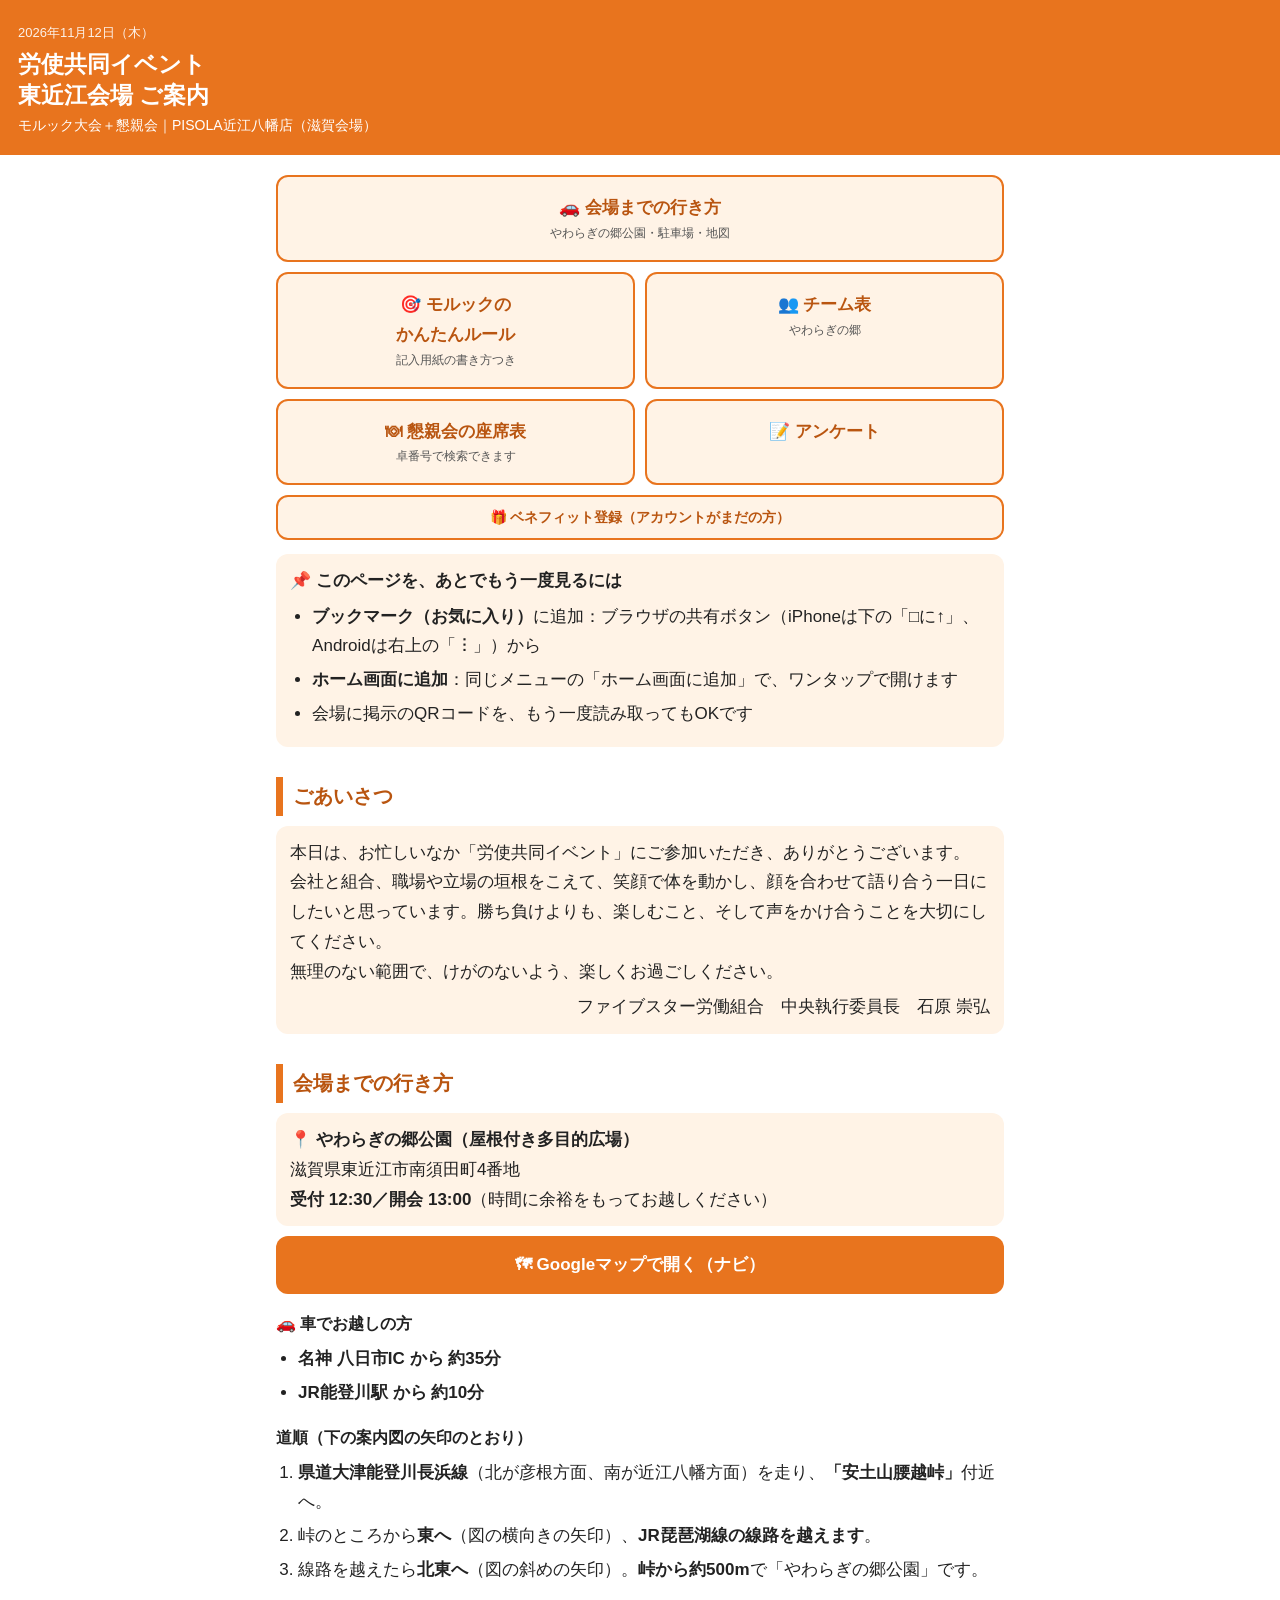
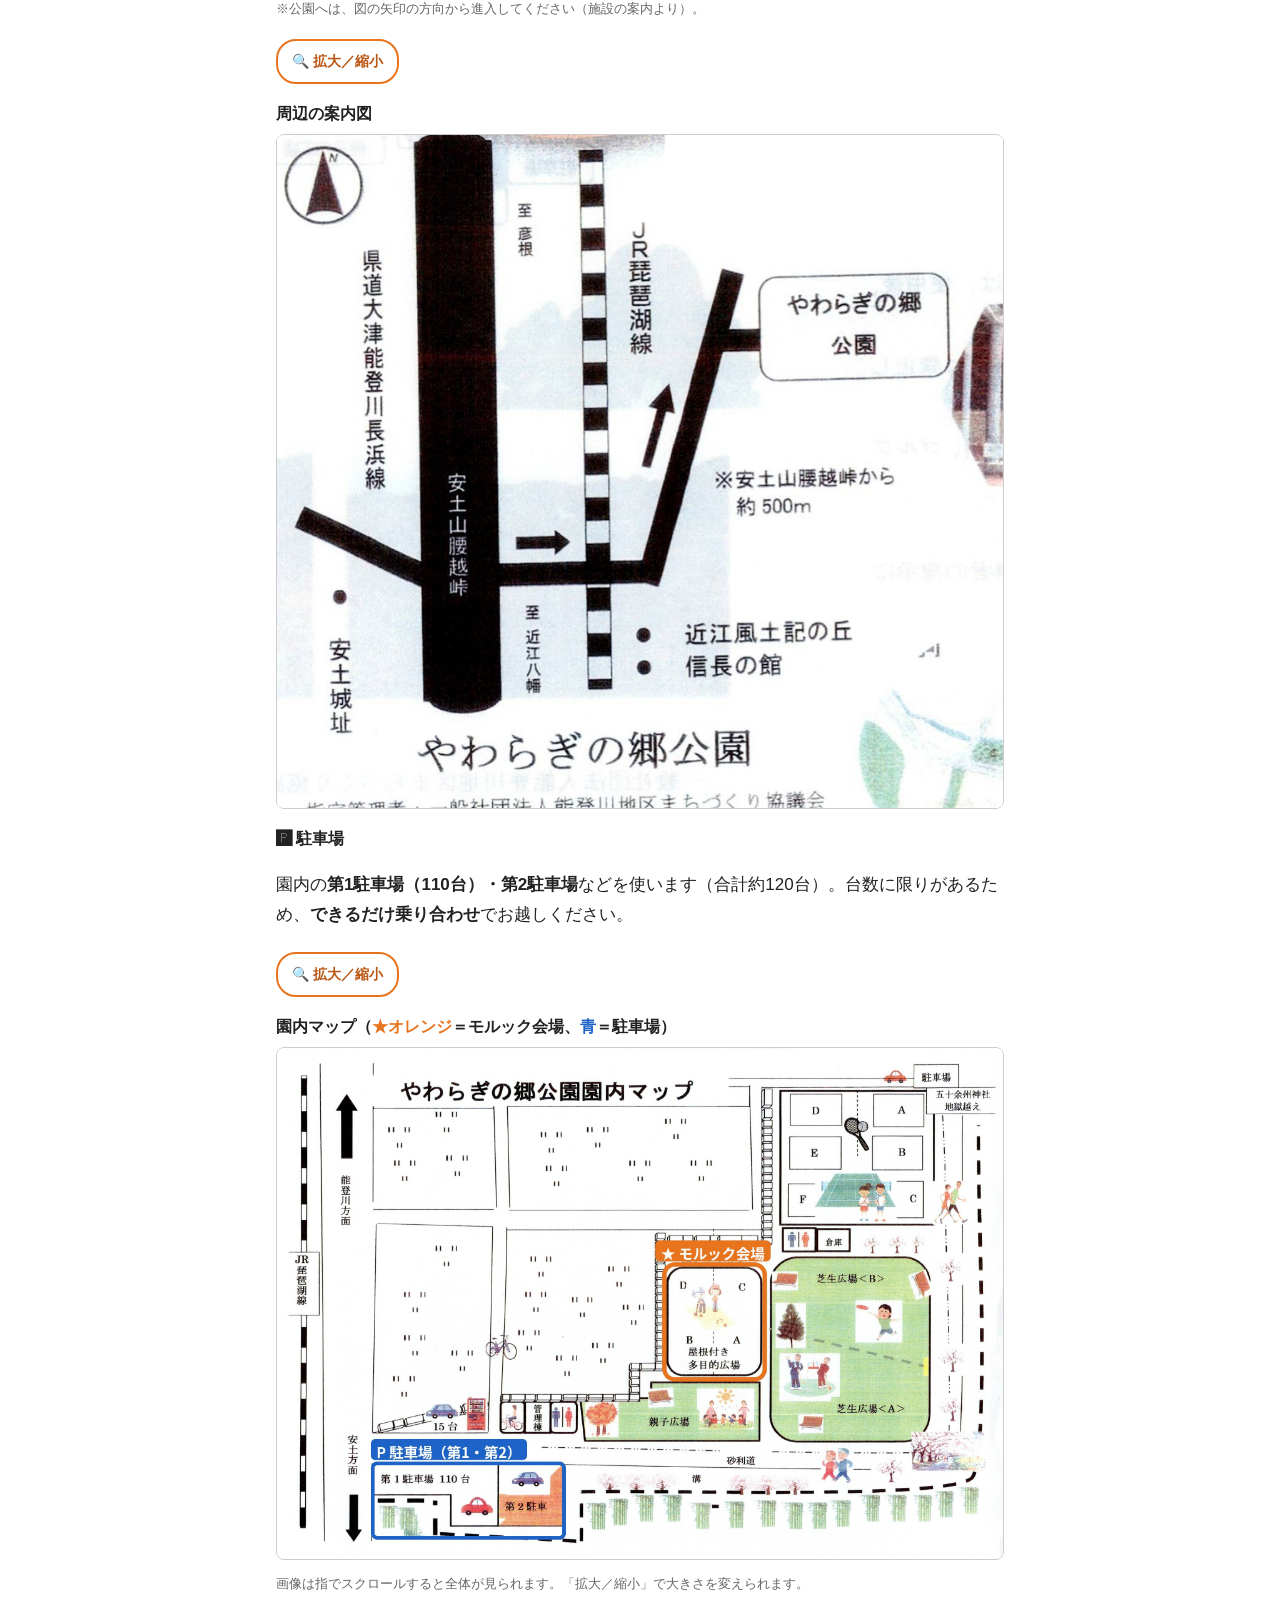
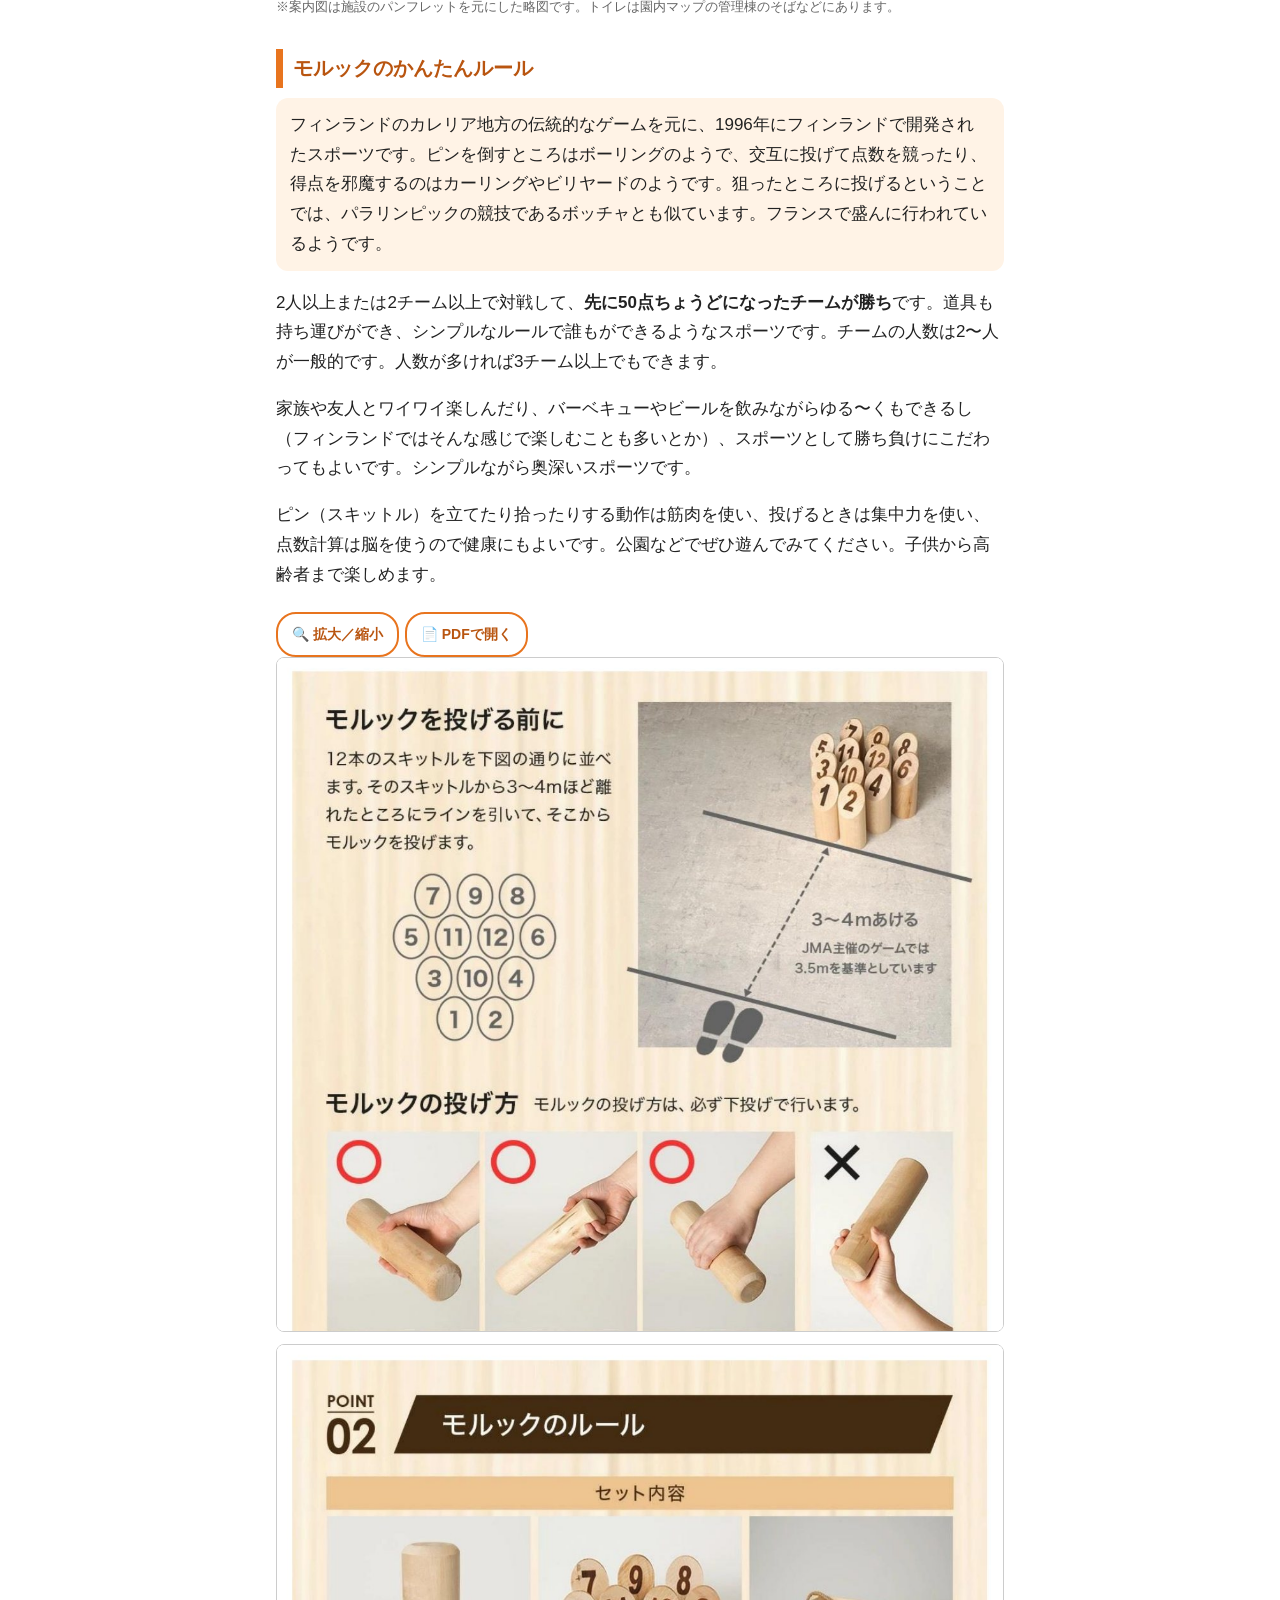
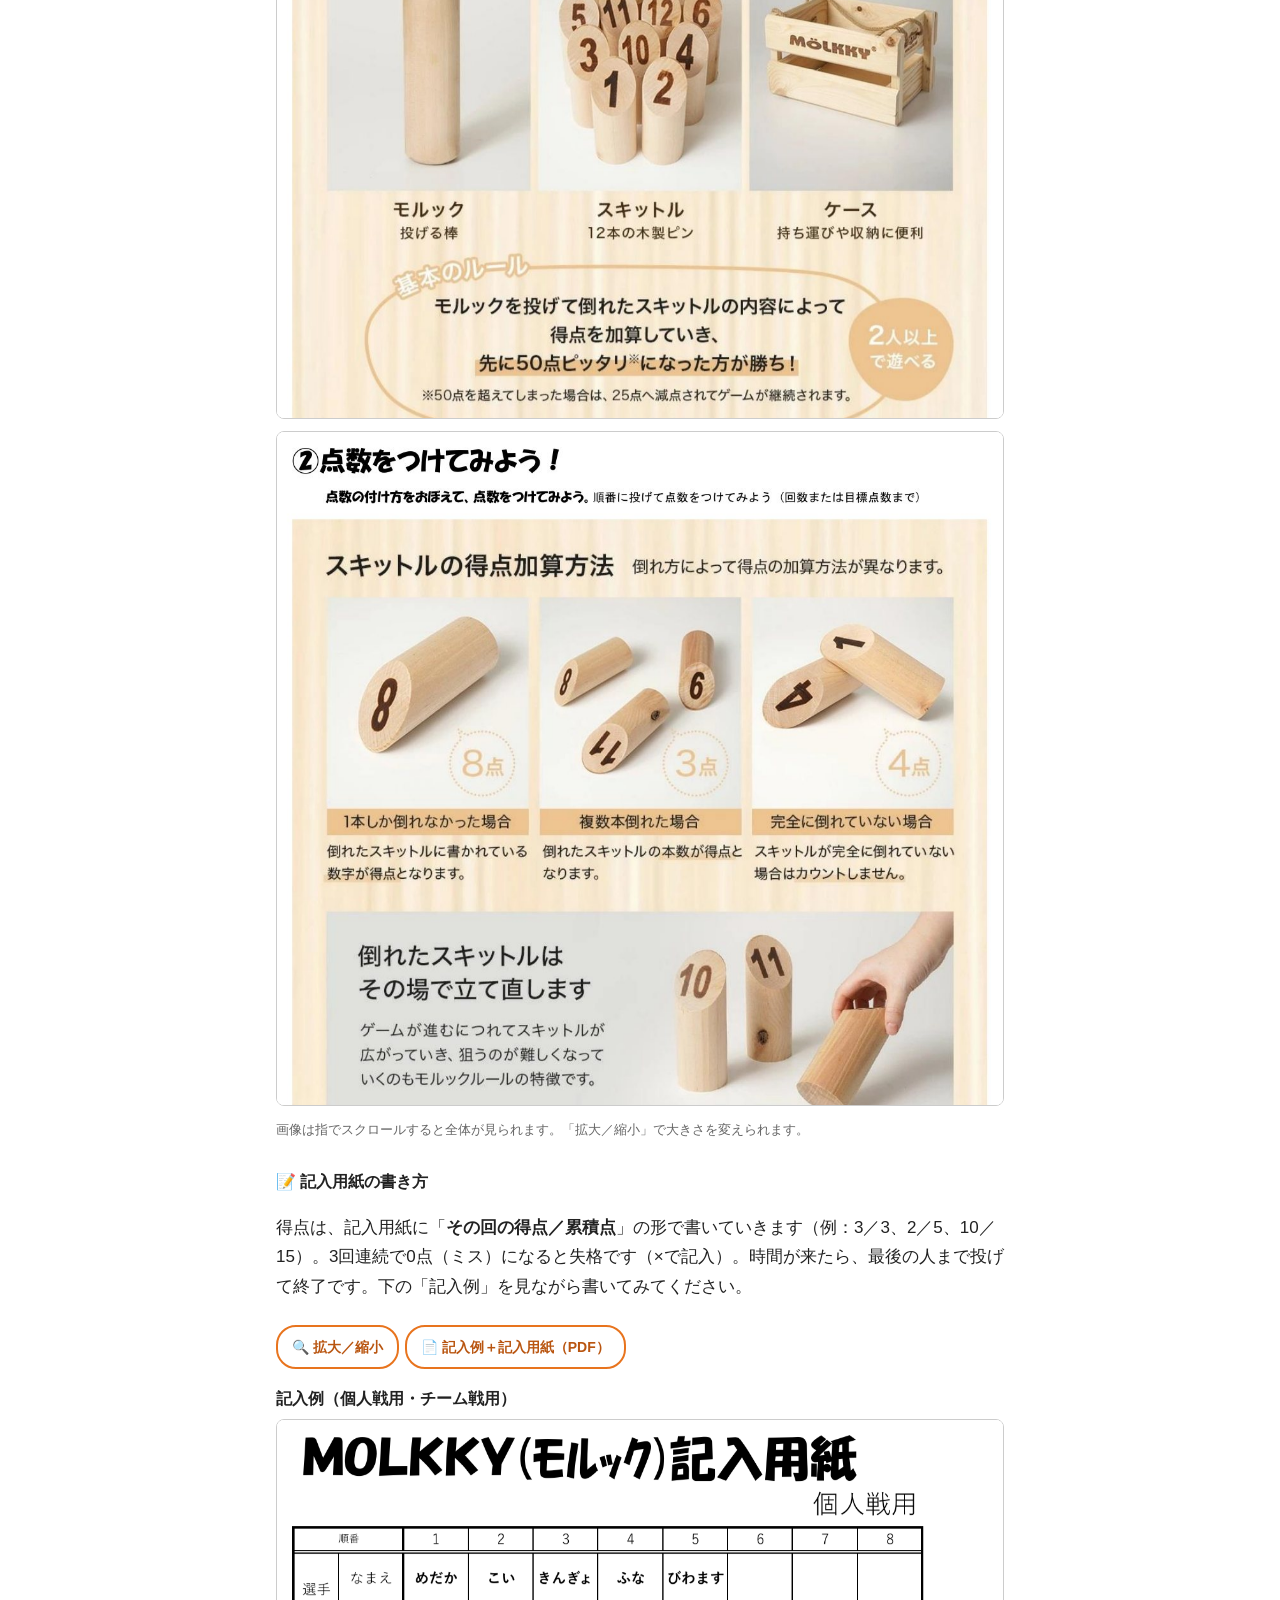
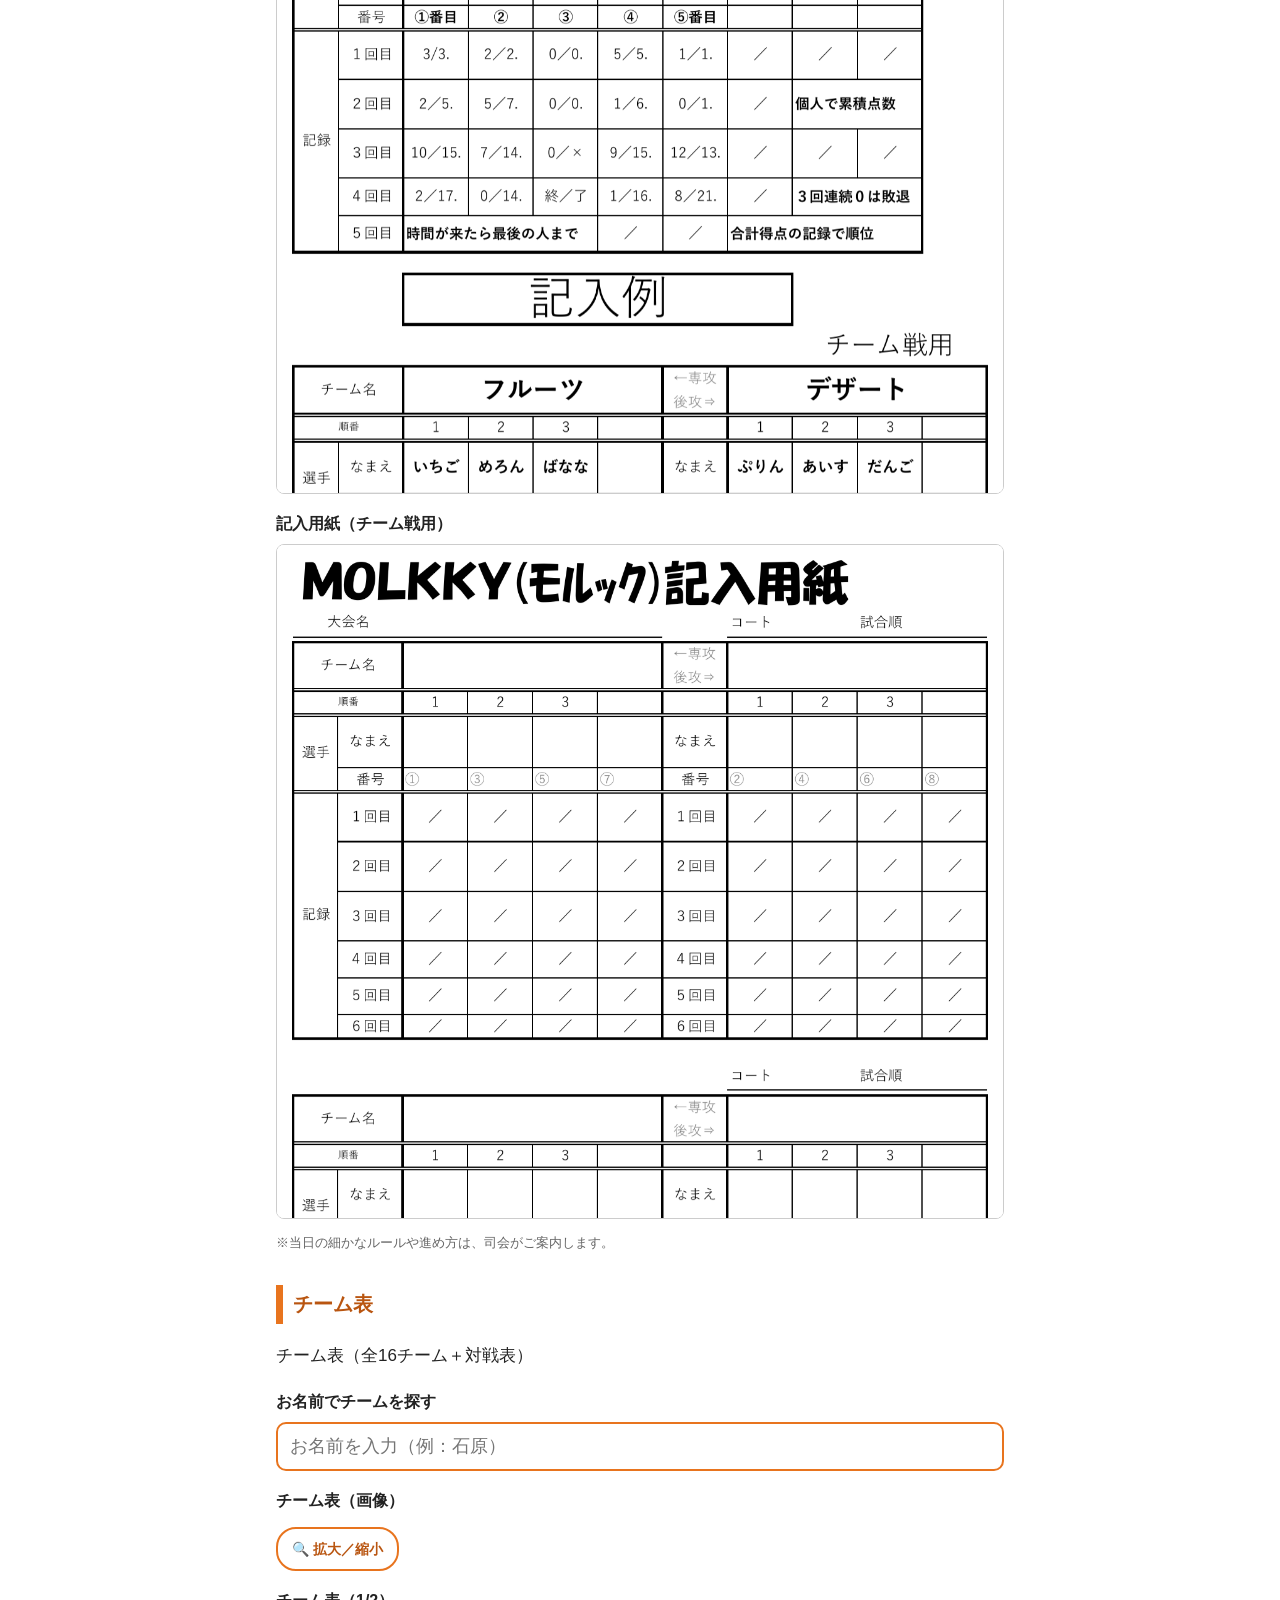
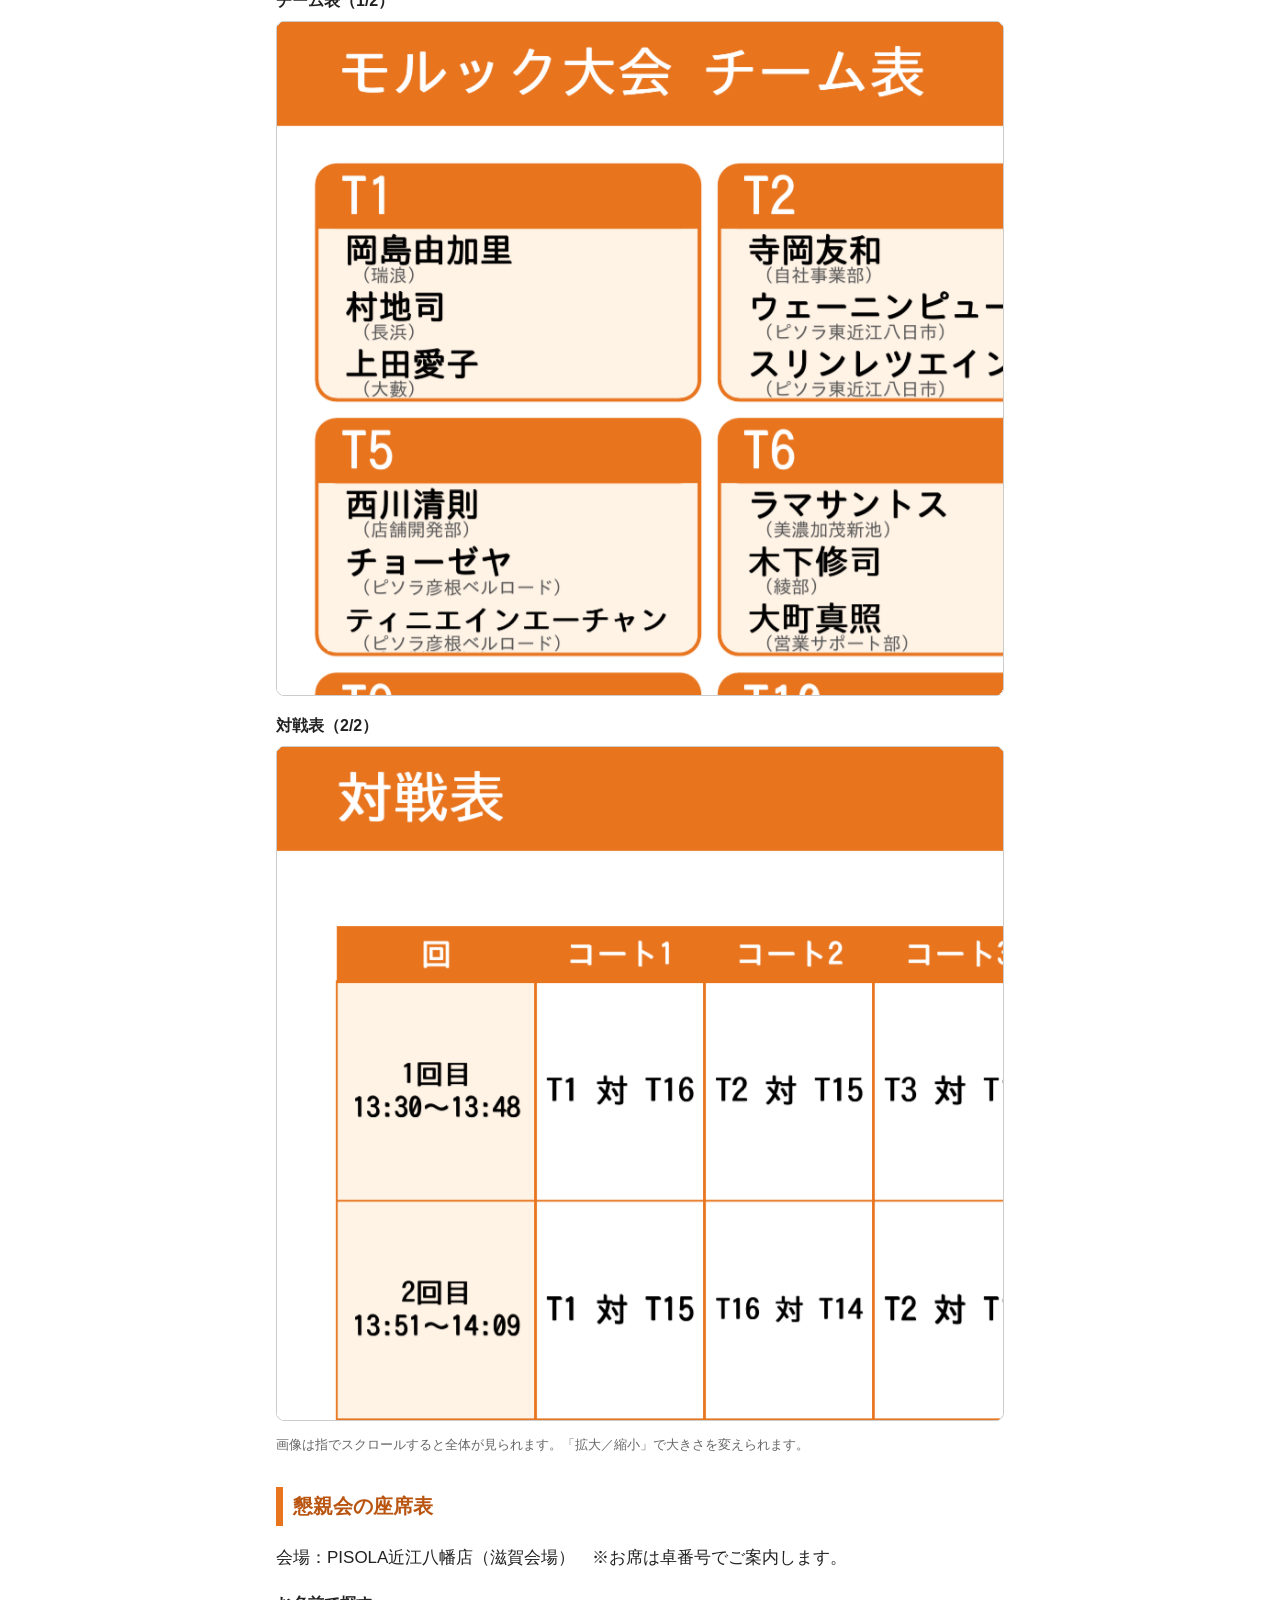
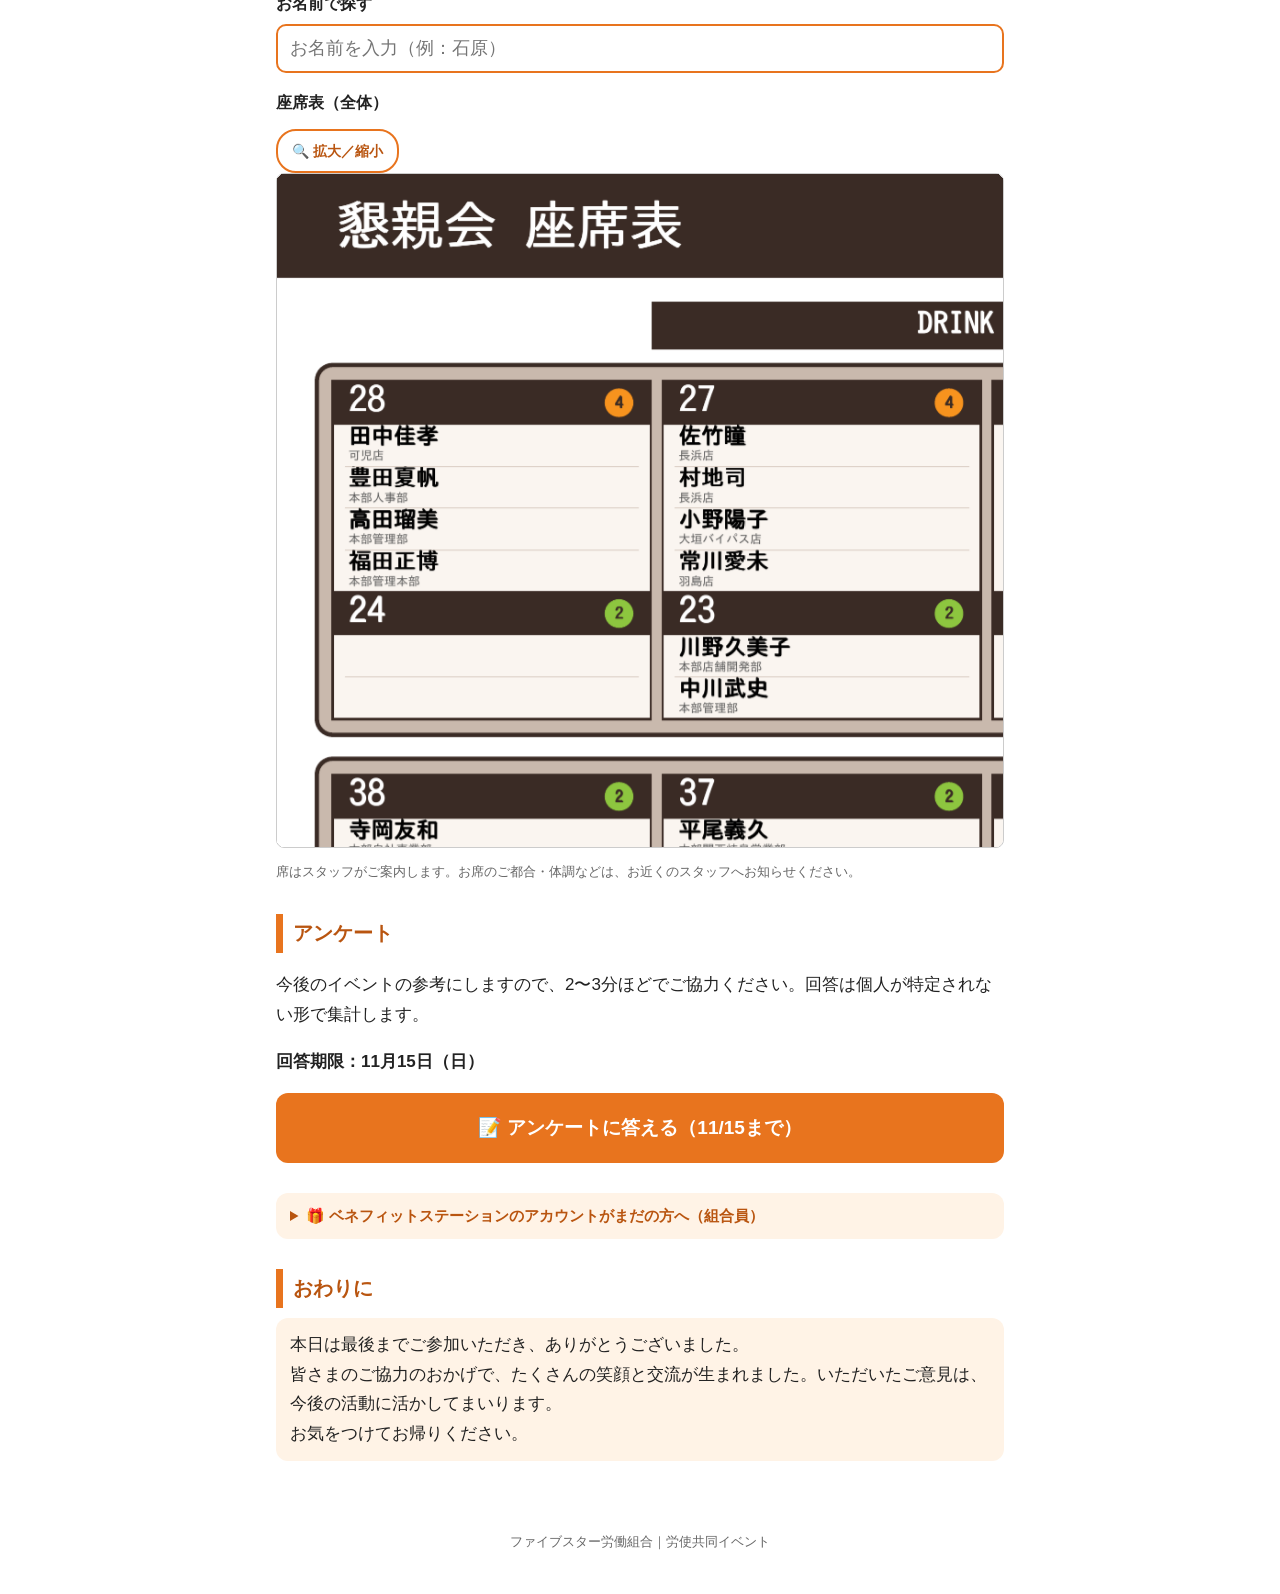
==== commit 081dbd9f: "11/12 東近江: T5/T7を人事部修正版に合わせて修正（チョーゼヤ→T5、ポォン→T7） Co-Authored-By: Claude Sonnet 5.5 <noreply@anthropic" ====
--- a/event/higashiomi/index.html
+++ b/event/higashiomi/index.html
@@ -145,7 +145,7 @@
 <footer>ファイブスター労働組合｜労使共同イベント</footer>
 <script>
 var SURVEY_URL="https://forms.gle/e9n7PZBZQ5QafZvP6";   // ←アンケート確定後にここへURLを入れる
-var TEAM=[{"label": "T1", "court": "", "members": ["岡島由加里（瑞浪）", "村地司（長浜）", "上田愛子（大藪）"], "games": ["1回目　13:30〜13:48　コート1　対 T16", "2回目　13:51〜14:09　コート1　対 T15", "3回目　14:12〜14:30　コート1　対 T14"]}, {"label": "T2", "court": "", "members": ["寺岡友和（自社事業部）", "ウェーニンピュー（ピソラ東近江八日市）", "スリンレツエイン（ピソラ東近江八日市）"], "games": ["1回目　13:30〜13:48　コート2　対 T15", "2回目　13:51〜14:09　コート3　対 T13", "3回目　14:12〜14:30　コート4　対 T11"]}, {"label": "T3", "court": "", "members": ["中川武史（管理部）", "朝倉友紀（穂積）", "高木利寿（海津南濃）"], "games": ["1回目　13:30〜13:48　コート3　対 T14", "2回目　13:51〜14:09　コート4　対 T12", "3回目　14:12〜14:30　コート5　対 T10"]}, {"label": "T4", "court": "", "members": ["冨江美結（営業支援課）", "笠原彩花（海津南濃）", "はざまゆな（垂井）"], "games": ["1回目　13:30〜13:48　コート4　対 T13", "2回目　13:51〜14:09　コート5　対 T11", "3回目　14:12〜14:30　コート6　対 T9"]}, {"label": "T5", "court": "", "members": ["西川清則（店舗開発部）", "ティニエインエーチャン（ピソラ彦根ベルロード）", "ポォンテッパイン（海座福井開発）"], "games": ["1回目　13:30〜13:48　コート5　対 T12", "2回目　13:51〜14:09　コート6　対 T10", "3回目　14:12〜14:30　コート7　対 T8"]}, {"label": "T6", "court": "", "members": ["ラマサントス（美濃加茂新池）", "木下修司（綾部）", "大町真照（営業サポート部）"], "games": ["1回目　13:30〜13:48　コート6　対 T11", "2回目　13:51〜14:09　コート7　対 T9", "3回目　14:12〜14:30　コート8　対 T7"]}, {"label": "T7", "court": "", "members": ["チョーゼヤ（ピソラ彦根ベルロード）", "田中崇尋（海座栗東大宝西）", "福田正博（管理本部）"], "games": ["1回目　13:30〜13:48　コート7　対 T10", "2回目　13:51〜14:09　コート8　対 T8", "3回目　14:12〜14:30　コート8　対 T6"]}, {"label": "T8", "court": "", "members": ["佐竹瞳（長浜）", "笠原里美（海津南濃）", "小林真造（経営企画室）"], "games": ["1回目　13:30〜13:48　コート8　対 T9", "2回目　13:51〜14:09　コート8　対 T7", "3回目　14:12〜14:30　コート7　対 T5"]}, {"label": "T9", "court": "", "members": ["大住麻子（日野）", "まつもとゆきこ（海座福井開発）", "高田瑠美（管理部）"], "games": ["1回目　13:30〜13:48　コート8　対 T8", "2回目　13:51〜14:09　コート7　対 T6", "3回目　14:12〜14:30　コート6　対 T4"]}, {"label": "T10", "court": "", "members": ["石浦翔太（京都梅津）", "ラピェー（海座福井開発）", "中松誠司（営業サポート部）"], "games": ["1回目　13:30〜13:48　コート7　対 T7", "2回目　13:51〜14:09　コート6　対 T5", "3回目　14:12〜14:30　コート5　対 T3"]}, {"label": "T11", "court": "", "members": ["松本文香（穂積）", "トゥラサン（海座福井開発）", "平尾義久（関西岐阜営業部）"], "games": ["1回目　13:30〜13:48　コート6　対 T6", "2回目　13:51〜14:09　コート5　対 T4", "3回目　14:12〜14:30　コート4　対 T2"]}, {"label": "T12", "court": "", "members": ["テッウェイアウン（海座あどがわ）", "小野陽子（大垣バイパス）", "柳本啓之（本部）"], "games": ["1回目　13:30〜13:48　コート5　対 T5", "2回目　13:51〜14:09　コート4　対 T3", "3回目　14:12〜14:30　コート3　対 T16"]}, {"label": "T13", "court": "", "members": ["常川愛未（羽島）", "久保龍輝（奈良鴻ノ池）", "川野久美子（店舗開発部）"], "games": ["1回目　13:30〜13:48　コート4　対 T4", "2回目　13:51〜14:09　コート3　対 T2", "3回目　14:12〜14:30　コート2　対 T15"]}, {"label": "T14", "court": "", "members": ["大脇克幸（京都梅津）", "多根星菜（甲南）", "中村圭太（管理部）"], "games": ["1回目　13:30〜13:48　コート3　対 T3", "2回目　13:51〜14:09　コート2　対 T16", "3回目　14:12〜14:30　コート1　対 T1"]}, {"label": "T15", "court": "", "members": ["豊田夏帆（人事部）", "木村圭吾（八日市）", "桂山岳（ピソラ東近江八日市）"], "games": ["1回目　13:30〜13:48　コート2　対 T2", "2回目　13:51〜14:09　コート1　対 T1", "3回目　14:12〜14:30　コート2　対 T13"]}, {"label": "T16", "court": "", "members": ["久保輝浩（ピソラ彦根ベルロード）", "岩本崇志（自社事業部）", "田中佳孝（可児）"], "games": ["1回目　13:30〜13:48　コート1　対 T1", "2回目　13:51〜14:09　コート2　対 T14", "3回目　14:12〜14:30　コート3　対 T12"]}];
+var TEAM=[{"label": "T1", "court": "", "members": ["岡島由加里（瑞浪）", "村地司（長浜）", "上田愛子（大藪）"], "games": ["1回目　13:30〜13:48　コート1　対 T16", "2回目　13:51〜14:09　コート1　対 T15", "3回目　14:12〜14:30　コート1　対 T14"]}, {"label": "T2", "court": "", "members": ["寺岡友和（自社事業部）", "ウェーニンピュー（ピソラ東近江八日市）", "スリンレツエイン（ピソラ東近江八日市）"], "games": ["1回目　13:30〜13:48　コート2　対 T15", "2回目　13:51〜14:09　コート3　対 T13", "3回目　14:12〜14:30　コート4　対 T11"]}, {"label": "T3", "court": "", "members": ["中川武史（管理部）", "朝倉友紀（穂積）", "高木利寿（海津南濃）"], "games": ["1回目　13:30〜13:48　コート3　対 T14", "2回目　13:51〜14:09　コート4　対 T12", "3回目　14:12〜14:30　コート5　対 T10"]}, {"label": "T4", "court": "", "members": ["冨江美結（営業支援課）", "笠原彩花（海津南濃）", "はざまゆな（垂井）"], "games": ["1回目　13:30〜13:48　コート4　対 T13", "2回目　13:51〜14:09　コート5　対 T11", "3回目　14:12〜14:30　コート6　対 T9"]}, {"label": "T5", "court": "", "members": ["西川清則（店舗開発部）", "チョーゼヤ（ピソラ彦根ベルロード）", "ティニエインエーチャン（ピソラ彦根ベルロード）"], "games": ["1回目　13:30〜13:48　コート5　対 T12", "2回目　13:51〜14:09　コート6　対 T10", "3回目　14:12〜14:30　コート7　対 T8"]}, {"label": "T6", "court": "", "members": ["ラマサントス（美濃加茂新池）", "木下修司（綾部）", "大町真照（営業サポート部）"], "games": ["1回目　13:30〜13:48　コート6　対 T11", "2回目　13:51〜14:09　コート7　対 T9", "3回目　14:12〜14:30　コート8　対 T7"]}, {"label": "T7", "court": "", "members": ["ポォンテッパイン（海座福井開発）", "田中崇尋（海座栗東大宝西）", "福田正博（管理本部）"], "games": ["1回目　13:30〜13:48　コート7　対 T10", "2回目　13:51〜14:09　コート8　対 T8", "3回目　14:12〜14:30　コート8　対 T6"]}, {"label": "T8", "court": "", "members": ["佐竹瞳（長浜）", "笠原里美（海津南濃）", "小林真造（経営企画室）"], "games": ["1回目　13:30〜13:48　コート8　対 T9", "2回目　13:51〜14:09　コート8　対 T7", "3回目　14:12〜14:30　コート7　対 T5"]}, {"label": "T9", "court": "", "members": ["大住麻子（日野）", "まつもとゆきこ（海座福井開発）", "高田瑠美（管理部）"], "games": ["1回目　13:30〜13:48　コート8　対 T8", "2回目　13:51〜14:09　コート7　対 T6", "3回目　14:12〜14:30　コート6　対 T4"]}, {"label": "T10", "court": "", "members": ["石浦翔太（京都梅津）", "ラピェー（海座福井開発）", "中松誠司（営業サポート部）"], "games": ["1回目　13:30〜13:48　コート7　対 T7", "2回目　13:51〜14:09　コート6　対 T5", "3回目　14:12〜14:30　コート5　対 T3"]}, {"label": "T11", "court": "", "members": ["松本文香（穂積）", "トゥラサン（海座福井開発）", "平尾義久（関西岐阜営業部）"], "games": ["1回目　13:30〜13:48　コート6　対 T6", "2回目　13:51〜14:09　コート5　対 T4", "3回目　14:12〜14:30　コート4　対 T2"]}, {"label": "T12", "court": "", "members": ["テッウェイアウン（海座あどがわ）", "小野陽子（大垣バイパス）", "柳本啓之（本部）"], "games": ["1回目　13:30〜13:48　コート5　対 T5", "2回目　13:51〜14:09　コート4　対 T3", "3回目　14:12〜14:30　コート3　対 T16"]}, {"label": "T13", "court": "", "members": ["常川愛未（羽島）", "久保龍輝（奈良鴻ノ池）", "川野久美子（店舗開発部）"], "games": ["1回目　13:30〜13:48　コート4　対 T4", "2回目　13:51〜14:09　コート3　対 T2", "3回目　14:12〜14:30　コート2　対 T15"]}, {"label": "T14", "court": "", "members": ["大脇克幸（京都梅津）", "多根星菜（甲南）", "中村圭太（管理部）"], "games": ["1回目　13:30〜13:48　コート3　対 T3", "2回目　13:51〜14:09　コート2　対 T16", "3回目　14:12〜14:30　コート1　対 T1"]}, {"label": "T15", "court": "", "members": ["豊田夏帆（人事部）", "木村圭吾（八日市）", "桂山岳（ピソラ東近江八日市）"], "games": ["1回目　13:30〜13:48　コート2　対 T2", "2回目　13:51〜14:09　コート1　対 T1", "3回目　14:12〜14:30　コート2　対 T13"]}, {"label": "T16", "court": "", "members": ["久保輝浩（ピソラ彦根ベルロード）", "岩本崇志（自社事業部）", "田中佳孝（可児）"], "games": ["1回目　13:30〜13:48　コート1　対 T1", "2回目　13:51〜14:09　コート2　対 T14", "3回目　14:12〜14:30　コート3　対 T12"]}];
 var SEAT={"28": {"seats": 4, "names": ["田中佳孝", "豊田夏帆", "高田瑠美", "福田正博"]}, "27": {"seats": 4, "names": ["佐竹瞳", "村地司", "小野陽子", "常川愛未"]}, "26": {"seats": 4, "names": ["朝倉友紀", "松本文香", "田中崇尋", "大脇克幸"]}, "25": {"seats": 4, "names": ["ティニェインエーチャン", "チョーゼヤ", "久保輝浩"]}, "24": {"seats": 2, "names": []}, "23": {"seats": 2, "names": ["川野久美子", "中川武史"]}, "22": {"seats": 2, "names": []}, "21": {"seats": 2, "names": ["石原崇弘", "柳本啓之"]}, "38": {"seats": 2, "names": ["寺岡友和", "大橋信也"]}, "37": {"seats": 2, "names": ["平尾義久", "中松誠司"]}, "36": {"seats": 2, "names": ["中村圭太", "笹岡誠之"]}, "35": {"seats": 2, "names": ["冨江美結", "岩本崇志"]}, "34": {"seats": 6, "names": ["ラマサントス", "高木利寿", "笠原彩花", "笠原里美", "岡島ゆかq"]}, "33": {"seats": 6, "names": ["トゥラサン", "ポォンテッパイン", "まつもとゆきこ", "ラピェー", "石浦翔太", "西川清則"]}, "32": {"seats": 6, "names": ["木下修司", "小林真造", "大住麻子", "テッウェイアウン", "狭間真紀子", "多根星菜"]}, "31": {"seats": 6, "names": ["スリンレツエイン", "ウェーニンピュー", "桂山岳", "上田愛子", "若狭圭美", "大町真照"]}};
 (function(){
  var a=document.getElementById('sv');
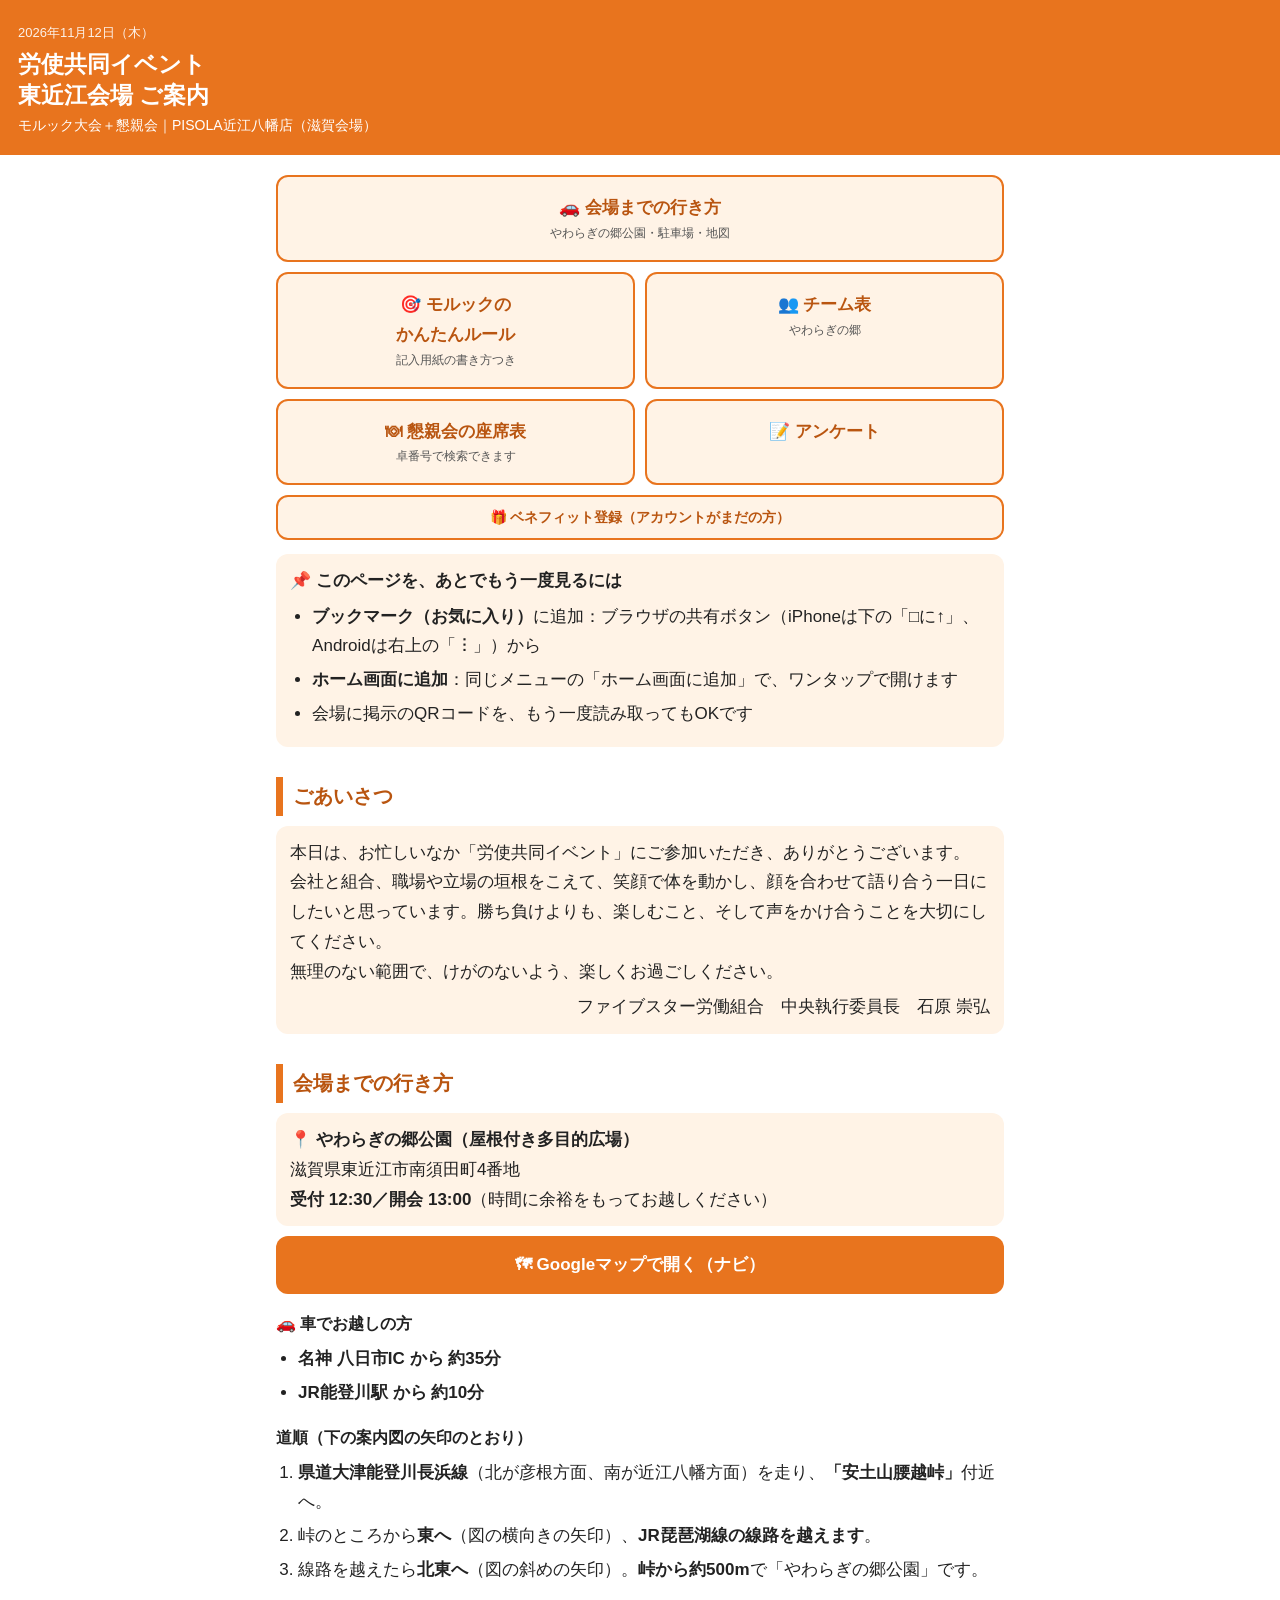
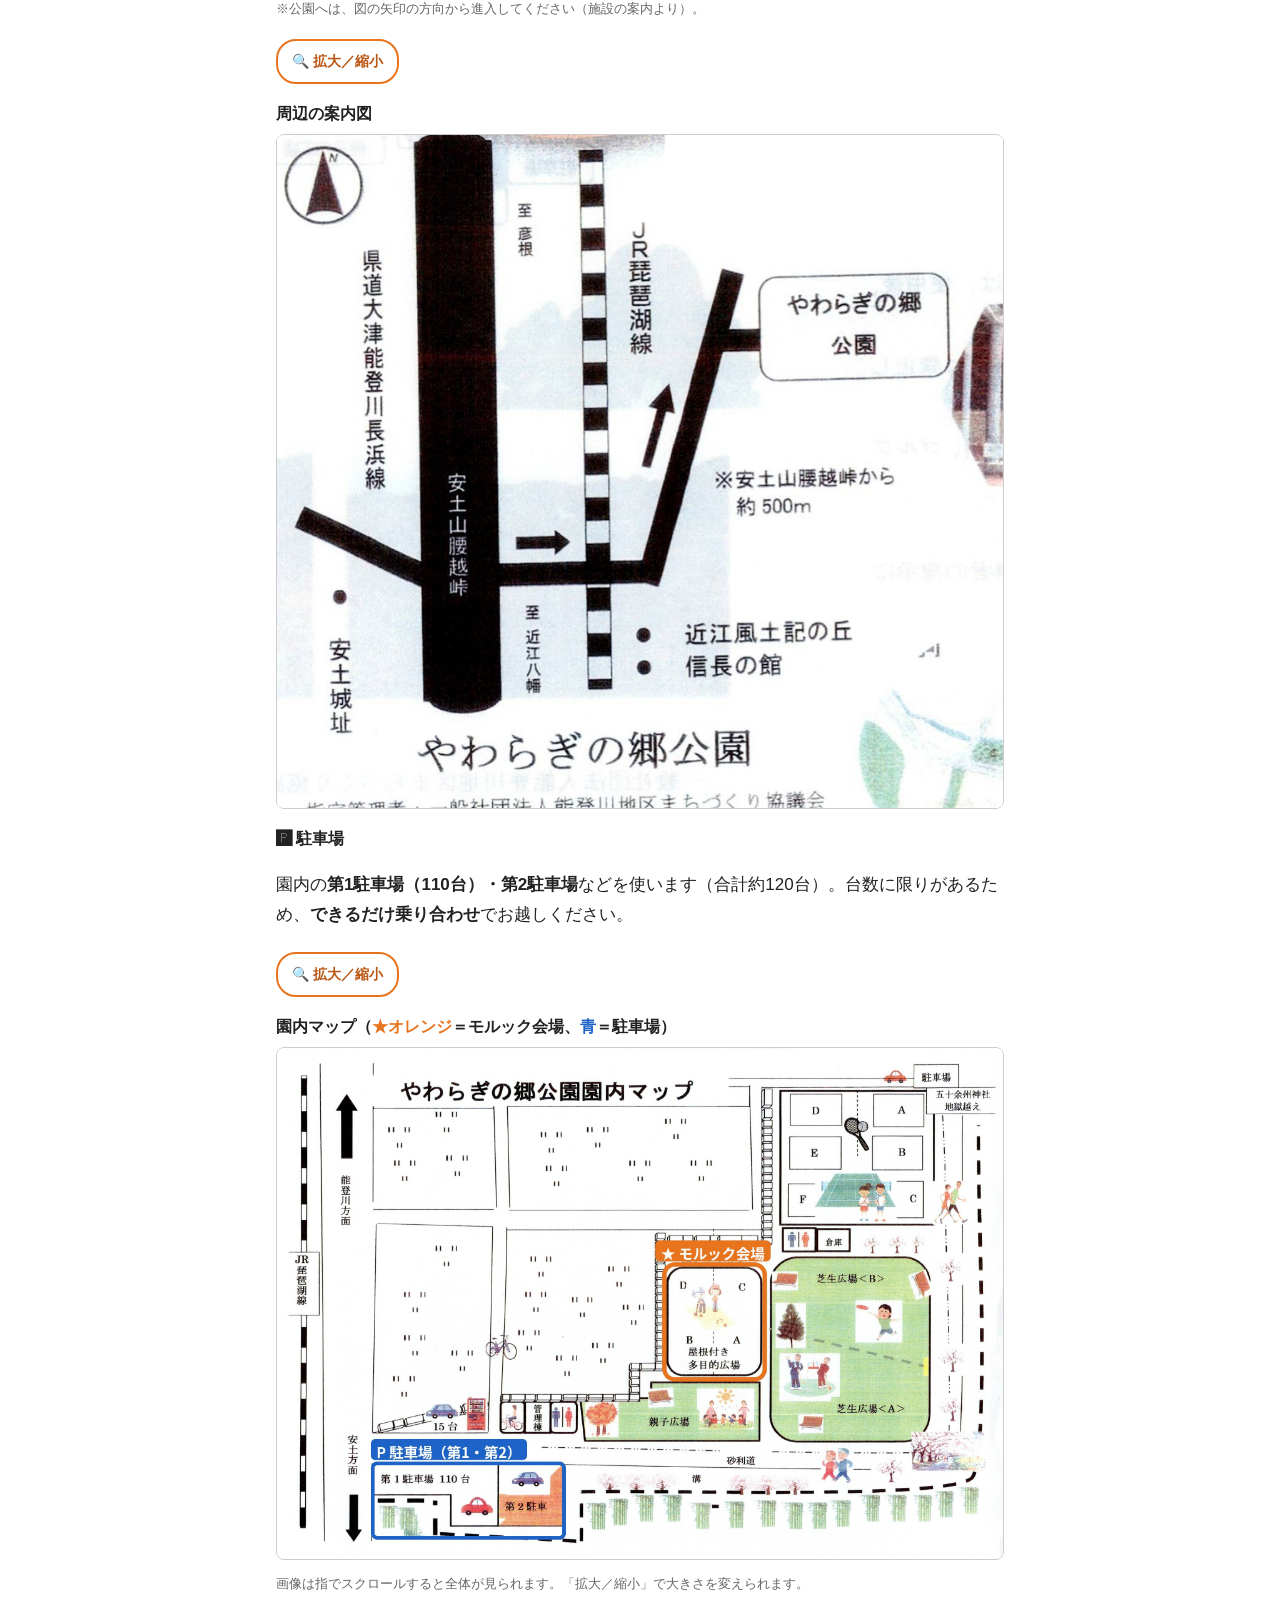
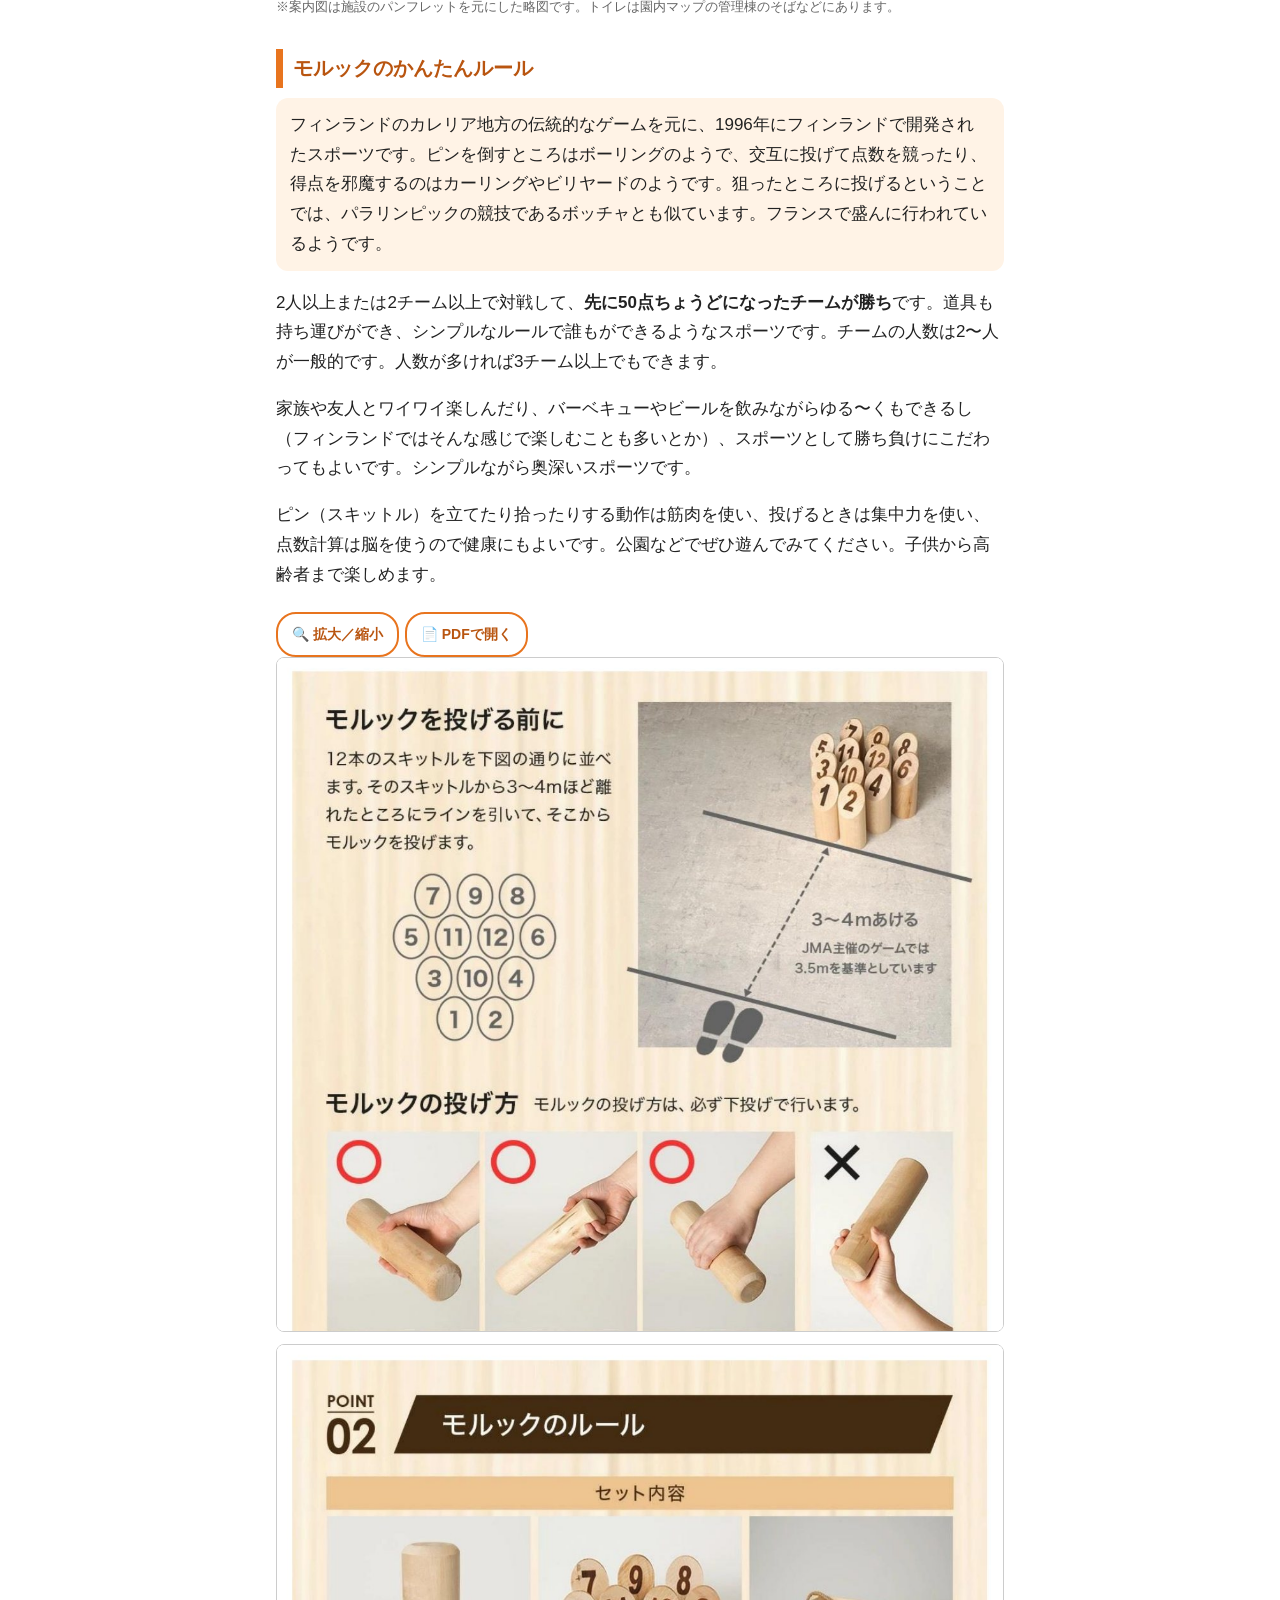
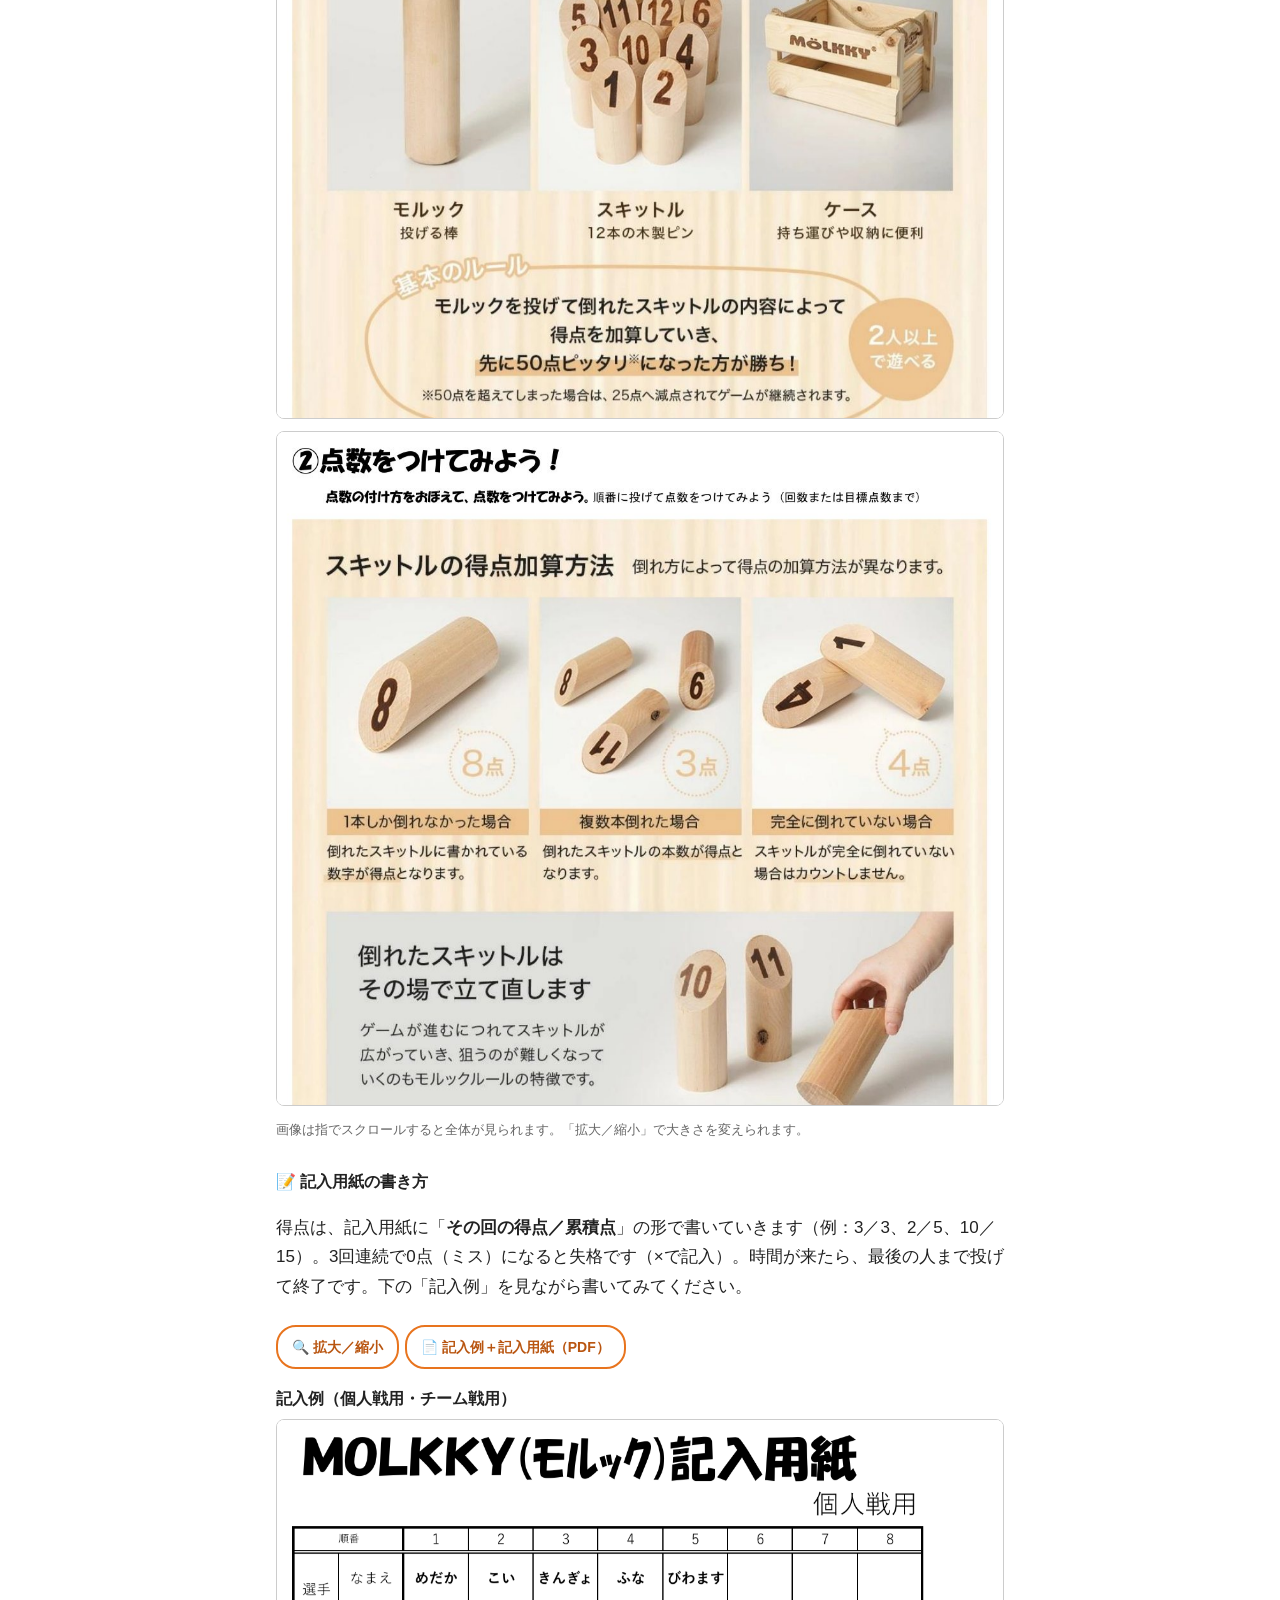
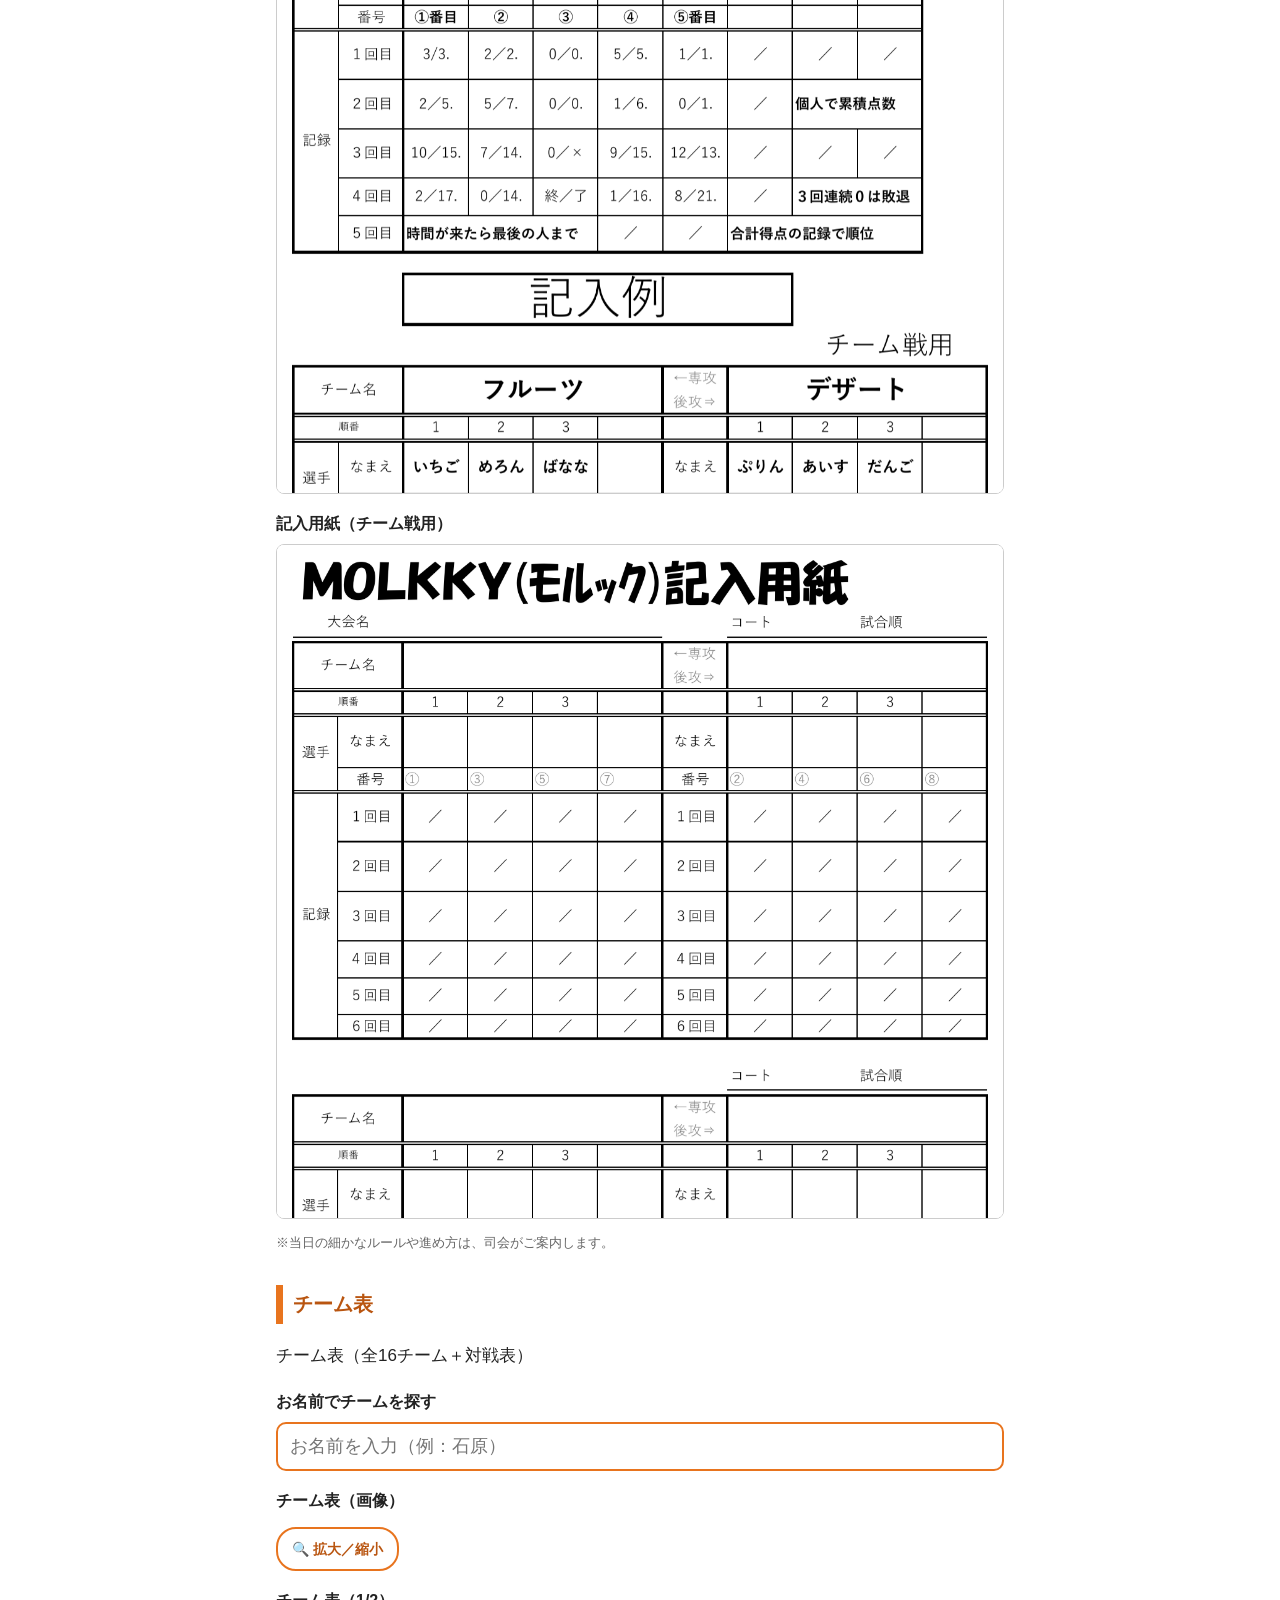
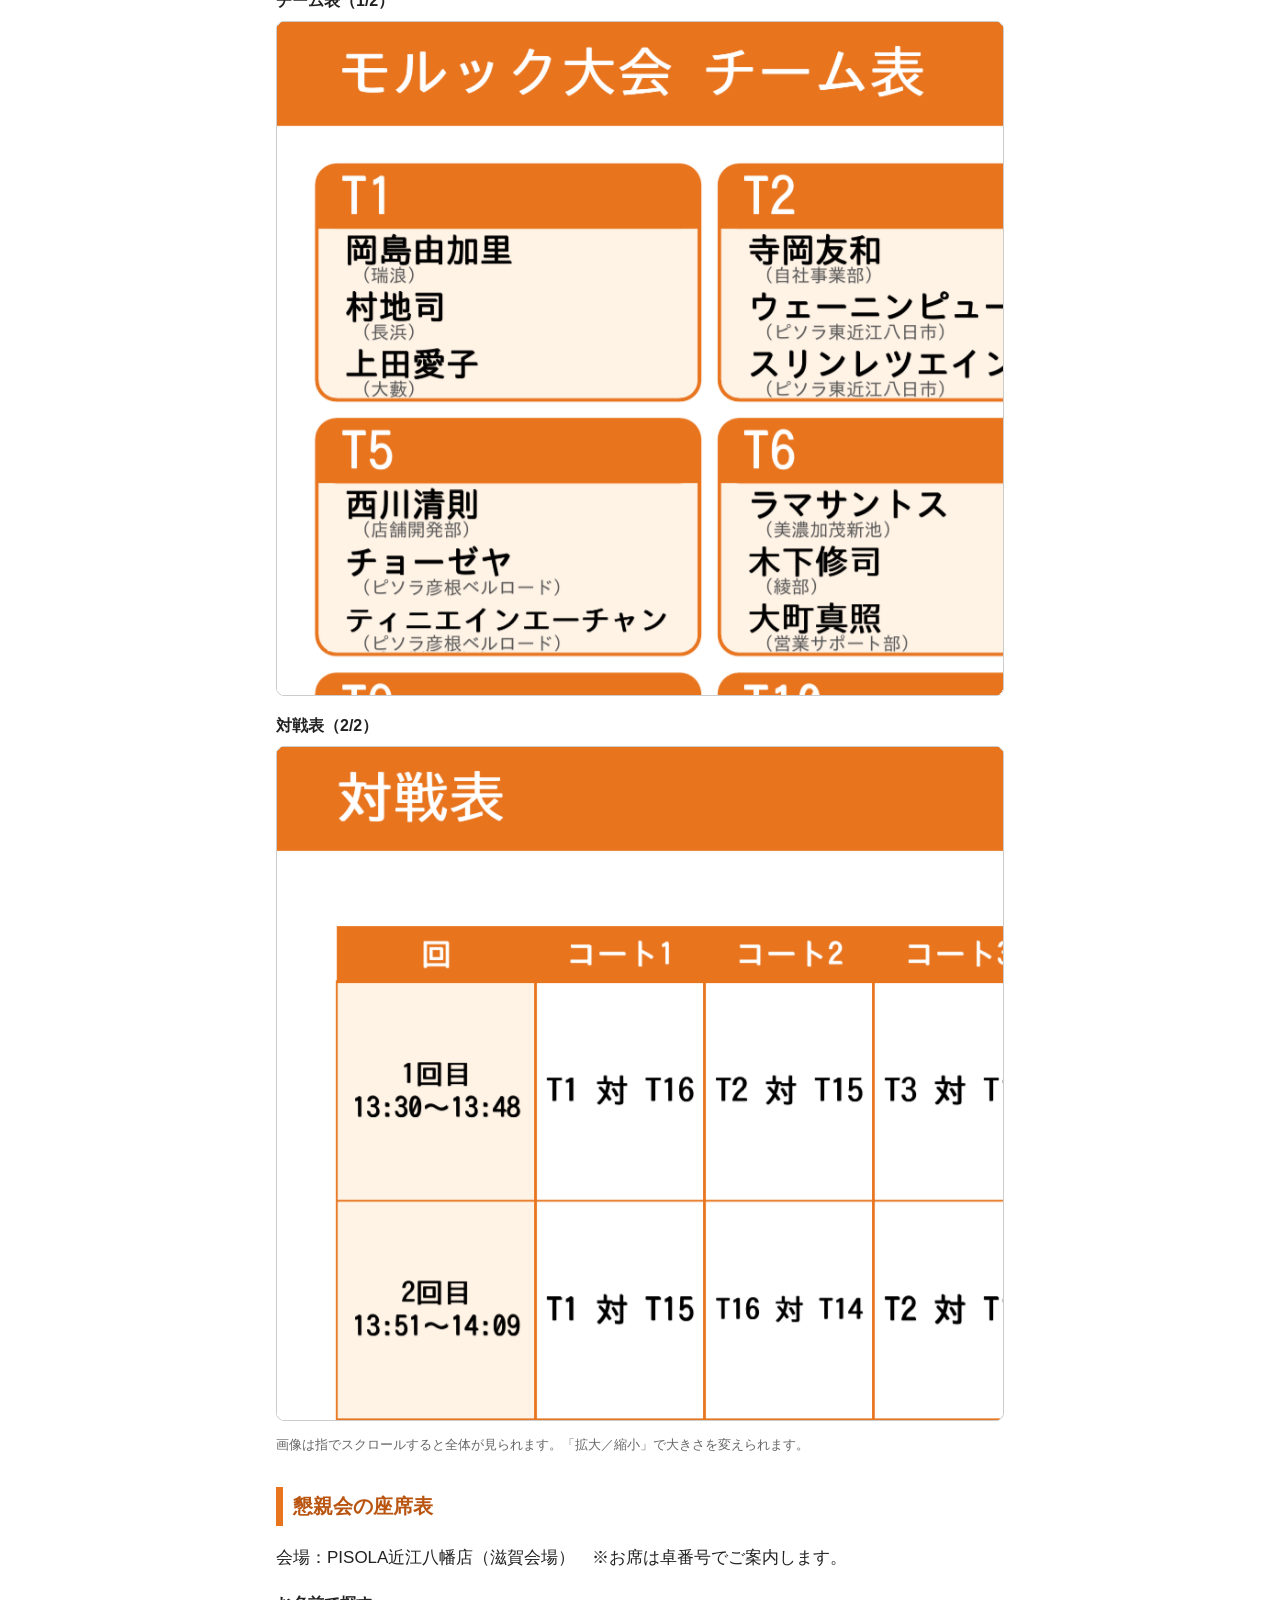
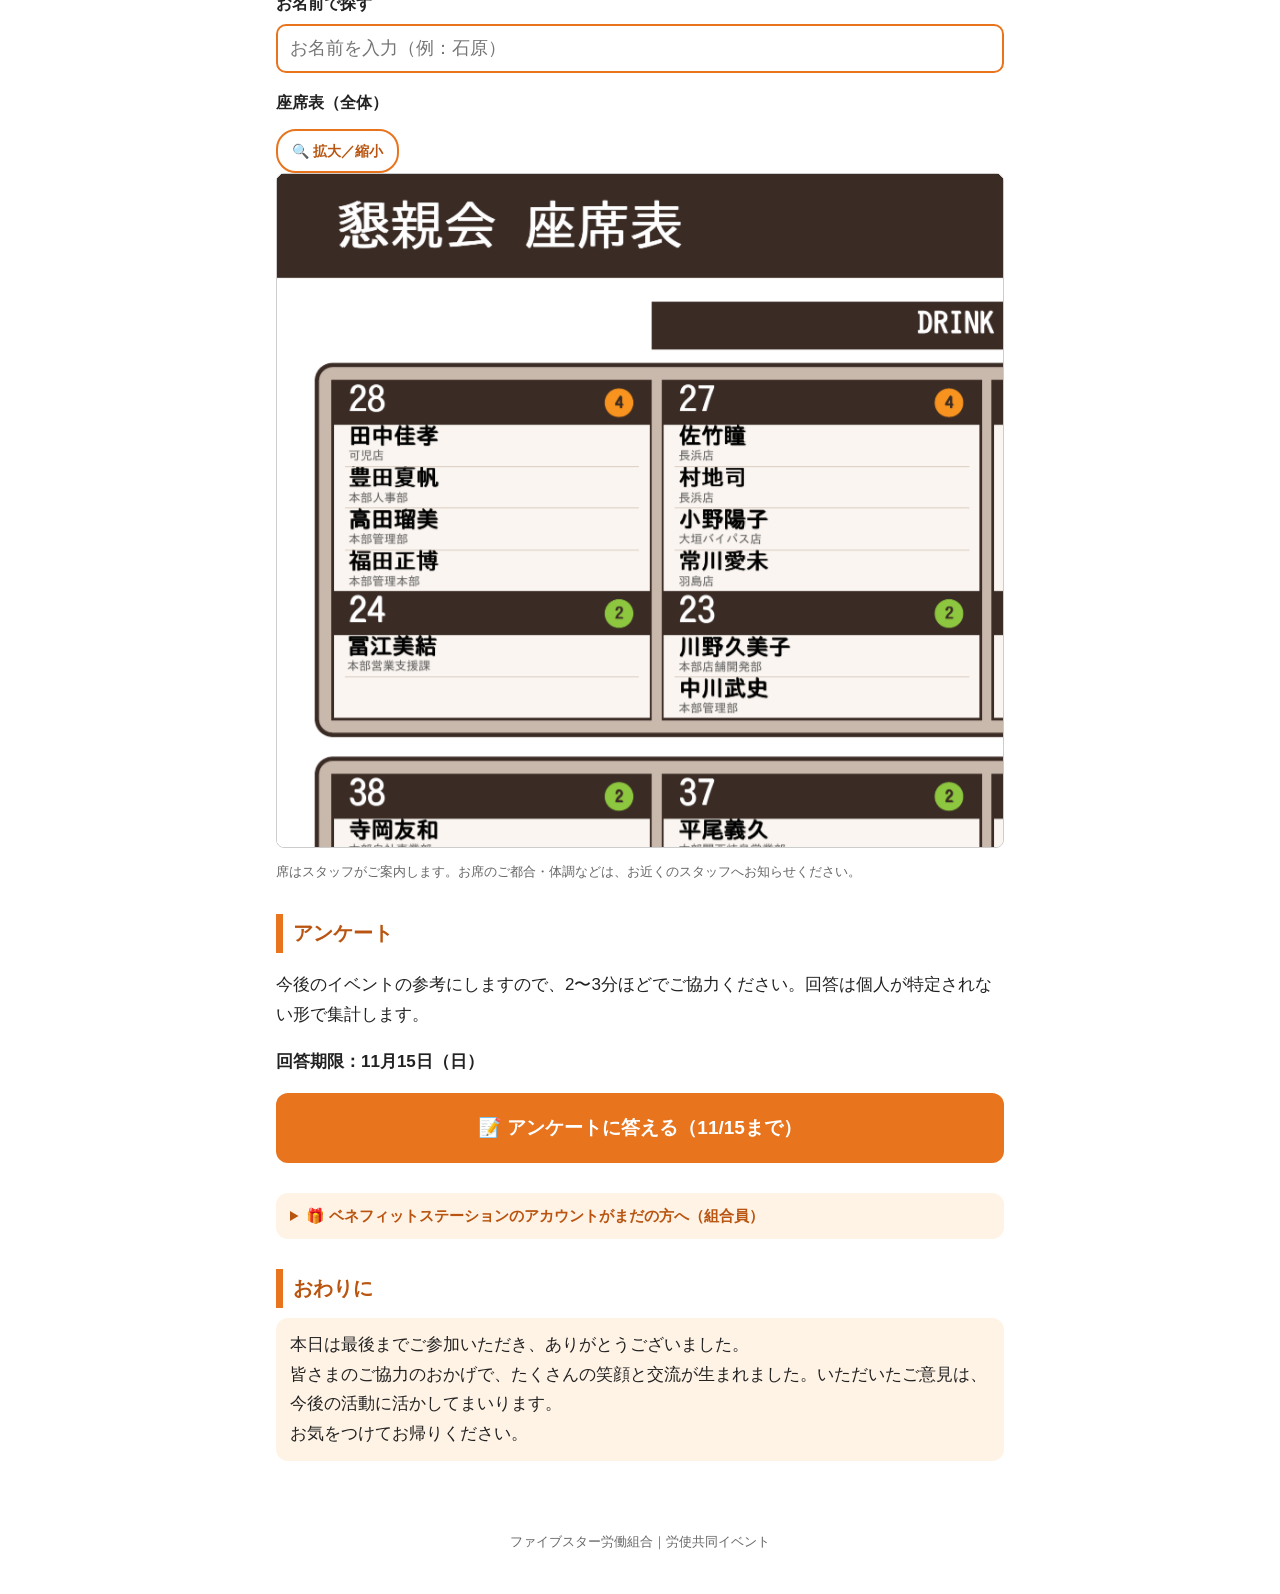
==== commit d2ead9e3: "11/12 東近江懇親会: 笹岡→卓22、冨江→卓24、石浦→卓25（案内ページ・座席表画像） Co-Authored-By: Claude Sonnet 5.5 <noreply@anthropic" ====
--- a/event/higashiomi/index.html
+++ b/event/higashiomi/index.html
@@ -146,7 +146,7 @@
 <script>
 var SURVEY_URL="https://forms.gle/e9n7PZBZQ5QafZvP6";   // ←アンケート確定後にここへURLを入れる
 var TEAM=[{"label": "T1", "court": "", "members": ["岡島由加里（瑞浪）", "村地司（長浜）", "上田愛子（大藪）"], "games": ["1回目　13:30〜13:48　コート1　対 T16", "2回目　13:51〜14:09　コート1　対 T15", "3回目　14:12〜14:30　コート1　対 T14"]}, {"label": "T2", "court": "", "members": ["寺岡友和（自社事業部）", "ウェーニンピュー（ピソラ東近江八日市）", "スリンレツエイン（ピソラ東近江八日市）"], "games": ["1回目　13:30〜13:48　コート2　対 T15", "2回目　13:51〜14:09　コート3　対 T13", "3回目　14:12〜14:30　コート4　対 T11"]}, {"label": "T3", "court": "", "members": ["中川武史（管理部）", "朝倉友紀（穂積）", "高木利寿（海津南濃）"], "games": ["1回目　13:30〜13:48　コート3　対 T14", "2回目　13:51〜14:09　コート4　対 T12", "3回目　14:12〜14:30　コート5　対 T10"]}, {"label": "T4", "court": "", "members": ["冨江美結（営業支援課）", "笠原彩花（海津南濃）", "はざまゆな（垂井）"], "games": ["1回目　13:30〜13:48　コート4　対 T13", "2回目　13:51〜14:09　コート5　対 T11", "3回目　14:12〜14:30　コート6　対 T9"]}, {"label": "T5", "court": "", "members": ["西川清則（店舗開発部）", "チョーゼヤ（ピソラ彦根ベルロード）", "ティニエインエーチャン（ピソラ彦根ベルロード）"], "games": ["1回目　13:30〜13:48　コート5　対 T12", "2回目　13:51〜14:09　コート6　対 T10", "3回目　14:12〜14:30　コート7　対 T8"]}, {"label": "T6", "court": "", "members": ["ラマサントス（美濃加茂新池）", "木下修司（綾部）", "大町真照（営業サポート部）"], "games": ["1回目　13:30〜13:48　コート6　対 T11", "2回目　13:51〜14:09　コート7　対 T9", "3回目　14:12〜14:30　コート8　対 T7"]}, {"label": "T7", "court": "", "members": ["ポォンテッパイン（海座福井開発）", "田中崇尋（海座栗東大宝西）", "福田正博（管理本部）"], "games": ["1回目　13:30〜13:48　コート7　対 T10", "2回目　13:51〜14:09　コート8　対 T8", "3回目　14:12〜14:30　コート8　対 T6"]}, {"label": "T8", "court": "", "members": ["佐竹瞳（長浜）", "笠原里美（海津南濃）", "小林真造（経営企画室）"], "games": ["1回目　13:30〜13:48　コート8　対 T9", "2回目　13:51〜14:09　コート8　対 T7", "3回目　14:12〜14:30　コート7　対 T5"]}, {"label": "T9", "court": "", "members": ["大住麻子（日野）", "まつもとゆきこ（海座福井開発）", "高田瑠美（管理部）"], "games": ["1回目　13:30〜13:48　コート8　対 T8", "2回目　13:51〜14:09　コート7　対 T6", "3回目　14:12〜14:30　コート6　対 T4"]}, {"label": "T10", "court": "", "members": ["石浦翔太（京都梅津）", "ラピェー（海座福井開発）", "中松誠司（営業サポート部）"], "games": ["1回目　13:30〜13:48　コート7　対 T7", "2回目　13:51〜14:09　コート6　対 T5", "3回目　14:12〜14:30　コート5　対 T3"]}, {"label": "T11", "court": "", "members": ["松本文香（穂積）", "トゥラサン（海座福井開発）", "平尾義久（関西岐阜営業部）"], "games": ["1回目　13:30〜13:48　コート6　対 T6", "2回目　13:51〜14:09　コート5　対 T4", "3回目　14:12〜14:30　コート4　対 T2"]}, {"label": "T12", "court": "", "members": ["テッウェイアウン（海座あどがわ）", "小野陽子（大垣バイパス）", "柳本啓之（本部）"], "games": ["1回目　13:30〜13:48　コート5　対 T5", "2回目　13:51〜14:09　コート4　対 T3", "3回目　14:12〜14:30　コート3　対 T16"]}, {"label": "T13", "court": "", "members": ["常川愛未（羽島）", "久保龍輝（奈良鴻ノ池）", "川野久美子（店舗開発部）"], "games": ["1回目　13:30〜13:48　コート4　対 T4", "2回目　13:51〜14:09　コート3　対 T2", "3回目　14:12〜14:30　コート2　対 T15"]}, {"label": "T14", "court": "", "members": ["大脇克幸（京都梅津）", "多根星菜（甲南）", "中村圭太（管理部）"], "games": ["1回目　13:30〜13:48　コート3　対 T3", "2回目　13:51〜14:09　コート2　対 T16", "3回目　14:12〜14:30　コート1　対 T1"]}, {"label": "T15", "court": "", "members": ["豊田夏帆（人事部）", "木村圭吾（八日市）", "桂山岳（ピソラ東近江八日市）"], "games": ["1回目　13:30〜13:48　コート2　対 T2", "2回目　13:51〜14:09　コート1　対 T1", "3回目　14:12〜14:30　コート2　対 T13"]}, {"label": "T16", "court": "", "members": ["久保輝浩（ピソラ彦根ベルロード）", "岩本崇志（自社事業部）", "田中佳孝（可児）"], "games": ["1回目　13:30〜13:48　コート1　対 T1", "2回目　13:51〜14:09　コート2　対 T14", "3回目　14:12〜14:30　コート3　対 T12"]}];
-var SEAT={"28": {"seats": 4, "names": ["田中佳孝", "豊田夏帆", "高田瑠美", "福田正博"]}, "27": {"seats": 4, "names": ["佐竹瞳", "村地司", "小野陽子", "常川愛未"]}, "26": {"seats": 4, "names": ["朝倉友紀", "松本文香", "田中崇尋", "大脇克幸"]}, "25": {"seats": 4, "names": ["ティニェインエーチャン", "チョーゼヤ", "久保輝浩"]}, "24": {"seats": 2, "names": []}, "23": {"seats": 2, "names": ["川野久美子", "中川武史"]}, "22": {"seats": 2, "names": []}, "21": {"seats": 2, "names": ["石原崇弘", "柳本啓之"]}, "38": {"seats": 2, "names": ["寺岡友和", "大橋信也"]}, "37": {"seats": 2, "names": ["平尾義久", "中松誠司"]}, "36": {"seats": 2, "names": ["中村圭太", "笹岡誠之"]}, "35": {"seats": 2, "names": ["冨江美結", "岩本崇志"]}, "34": {"seats": 6, "names": ["ラマサントス", "高木利寿", "笠原彩花", "笠原里美", "岡島ゆかq"]}, "33": {"seats": 6, "names": ["トゥラサン", "ポォンテッパイン", "まつもとゆきこ", "ラピェー", "石浦翔太", "西川清則"]}, "32": {"seats": 6, "names": ["木下修司", "小林真造", "大住麻子", "テッウェイアウン", "狭間真紀子", "多根星菜"]}, "31": {"seats": 6, "names": ["スリンレツエイン", "ウェーニンピュー", "桂山岳", "上田愛子", "若狭圭美", "大町真照"]}};
+var SEAT={"28": {"seats": 4, "names": ["田中佳孝", "豊田夏帆", "高田瑠美", "福田正博"]}, "27": {"seats": 4, "names": ["佐竹瞳", "村地司", "小野陽子", "常川愛未"]}, "26": {"seats": 4, "names": ["朝倉友紀", "松本文香", "田中崇尋", "大脇克幸"]}, "25": {"seats": 4, "names": ["ティニェインエーチャン", "チョーゼヤ", "久保輝浩", "石浦翔太"]}, "24": {"seats": 2, "names": ["冨江美結"]}, "23": {"seats": 2, "names": ["川野久美子", "中川武史"]}, "22": {"seats": 2, "names": ["笹岡誠之"]}, "21": {"seats": 2, "names": ["石原崇弘", "柳本啓之"]}, "38": {"seats": 2, "names": ["寺岡友和", "大橋信也"]}, "37": {"seats": 2, "names": ["平尾義久", "中松誠司"]}, "36": {"seats": 2, "names": ["中村圭太"]}, "35": {"seats": 2, "names": ["岩本崇志"]}, "34": {"seats": 6, "names": ["ラマサントス", "高木利寿", "笠原彩花", "笠原里美", "岡島ゆかq"]}, "33": {"seats": 6, "names": ["トゥラサン", "ポォンテッパイン", "まつもとゆきこ", "ラピェー", "西川清則"]}, "32": {"seats": 6, "names": ["木下修司", "小林真造", "大住麻子", "テッウェイアウン", "狭間真紀子", "多根星菜"]}, "31": {"seats": 6, "names": ["スリンレツエイン", "ウェーニンピュー", "桂山岳", "上田愛子", "若狭圭美", "大町真照"]}};
 (function(){
  var a=document.getElementById('sv');
  if(SURVEY_URL){a.href=SURVEY_URL;a.className='survey';a.textContent='📝 アンケートに答える（11/15まで）';}
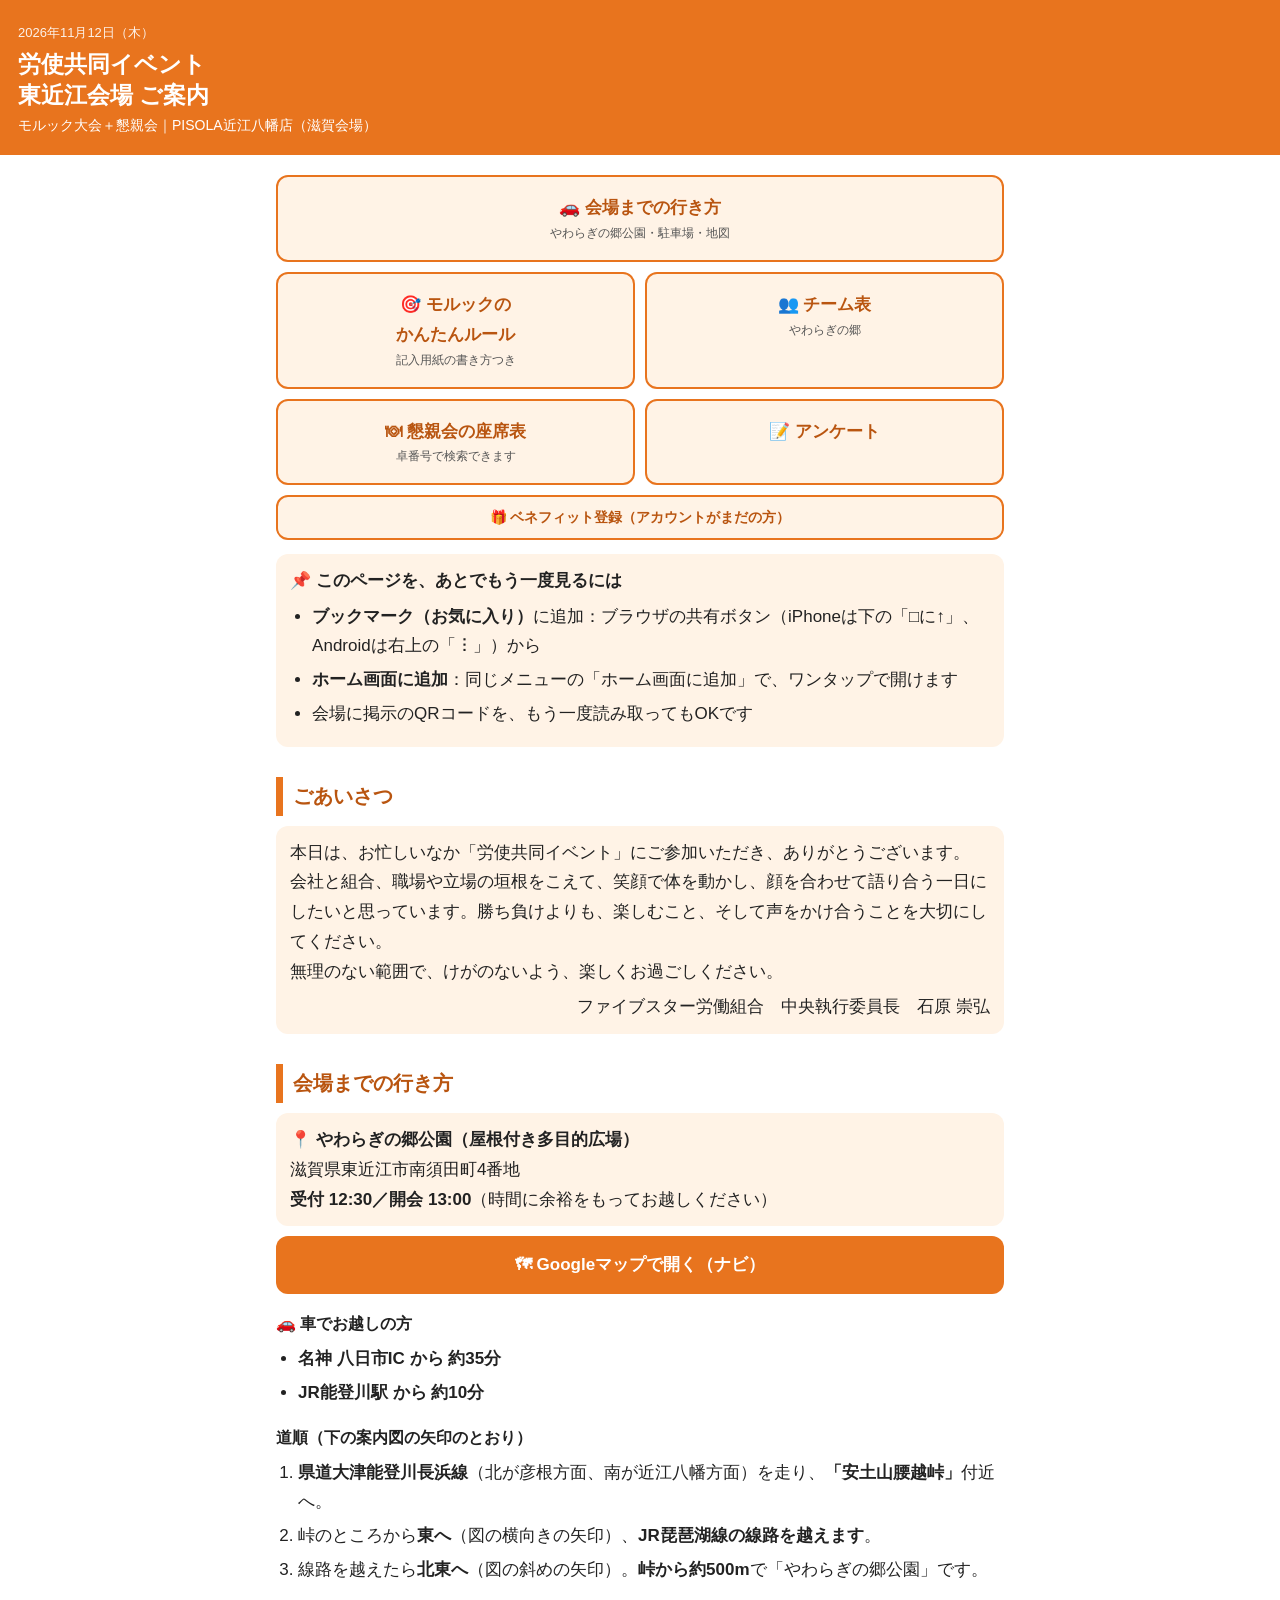
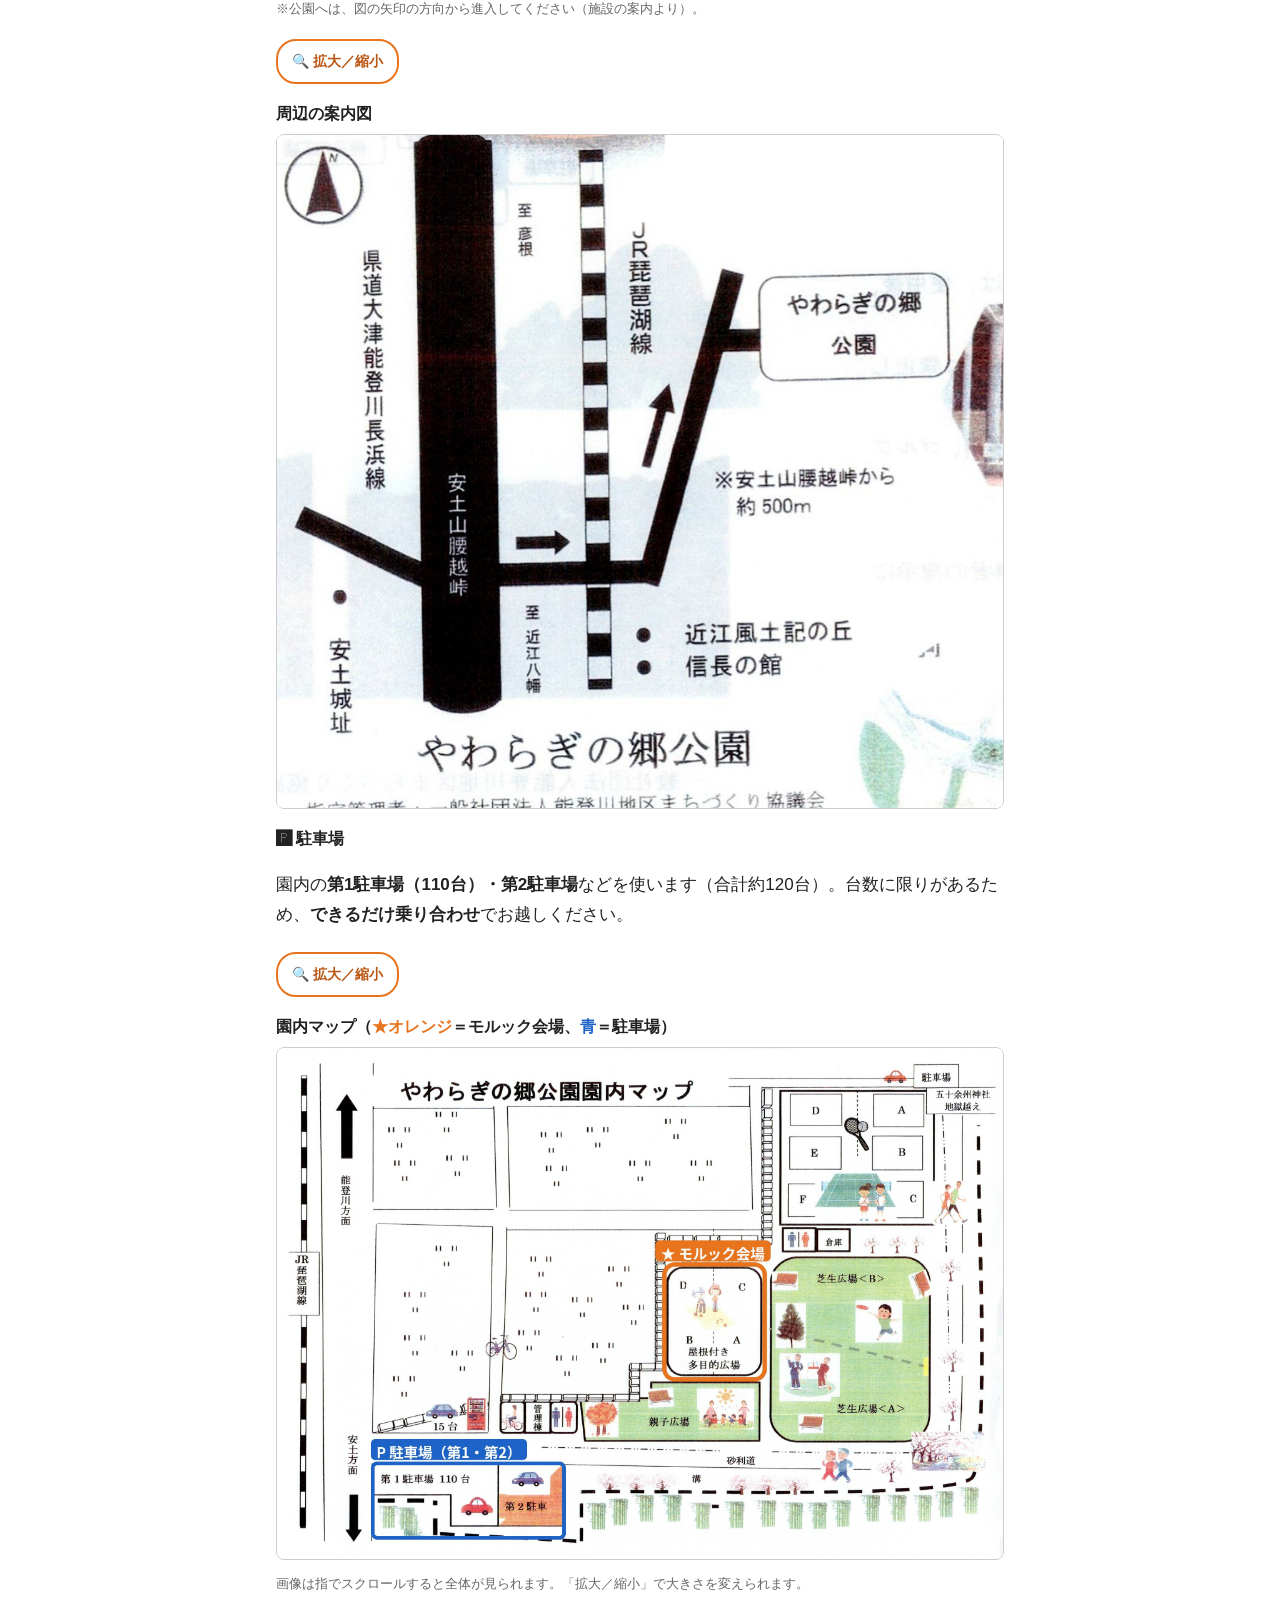
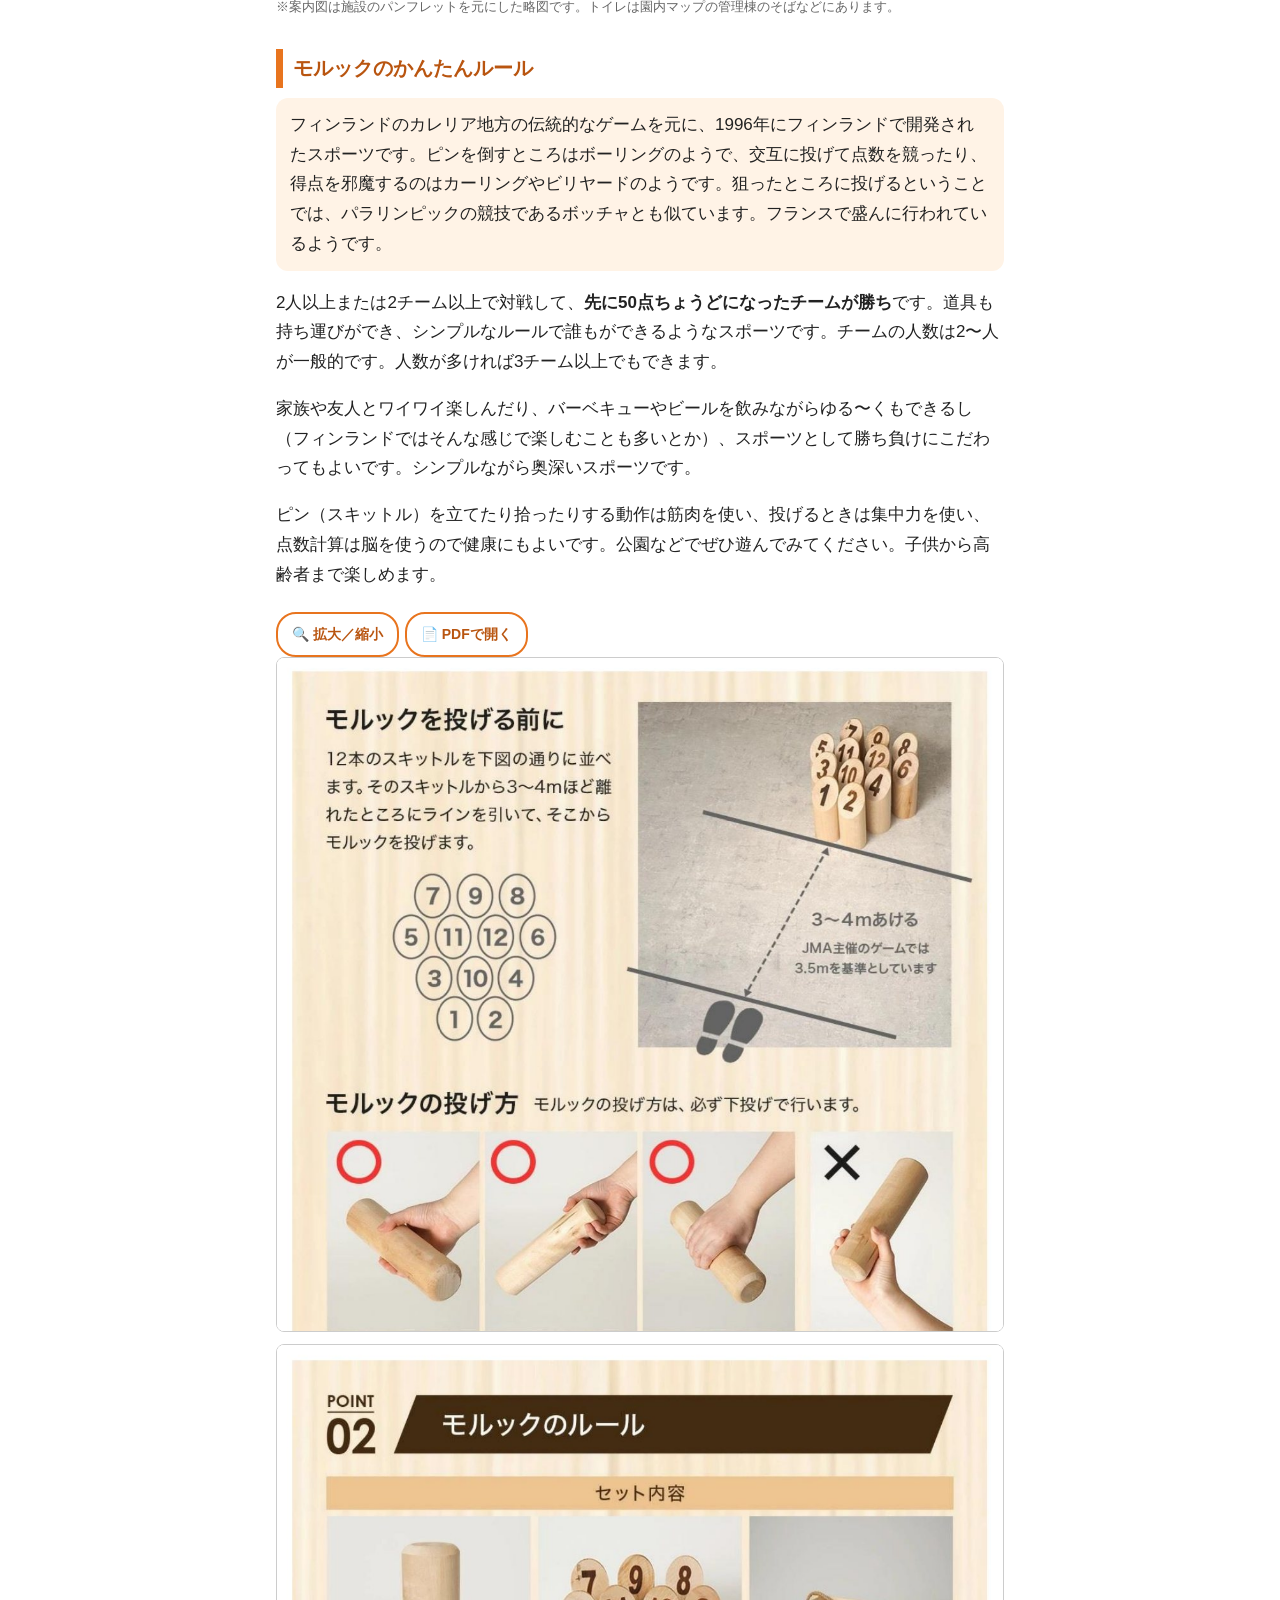
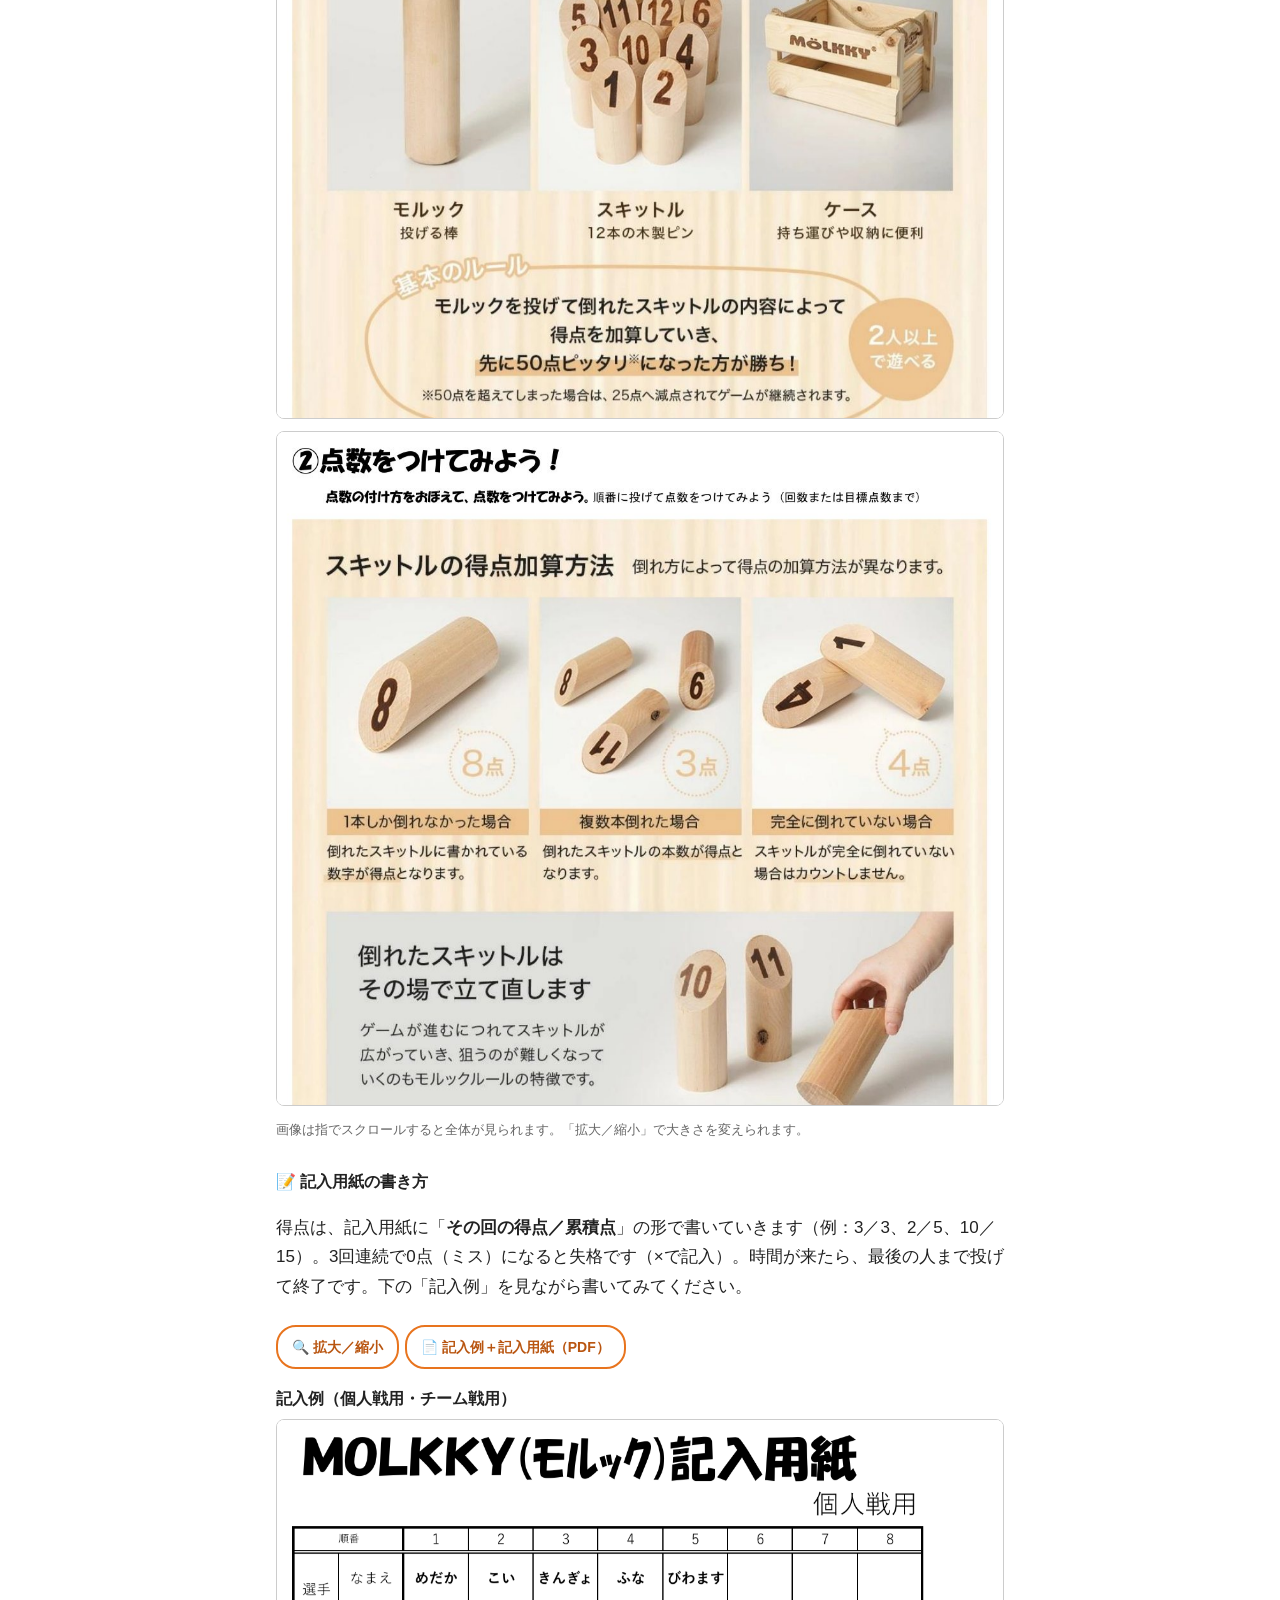
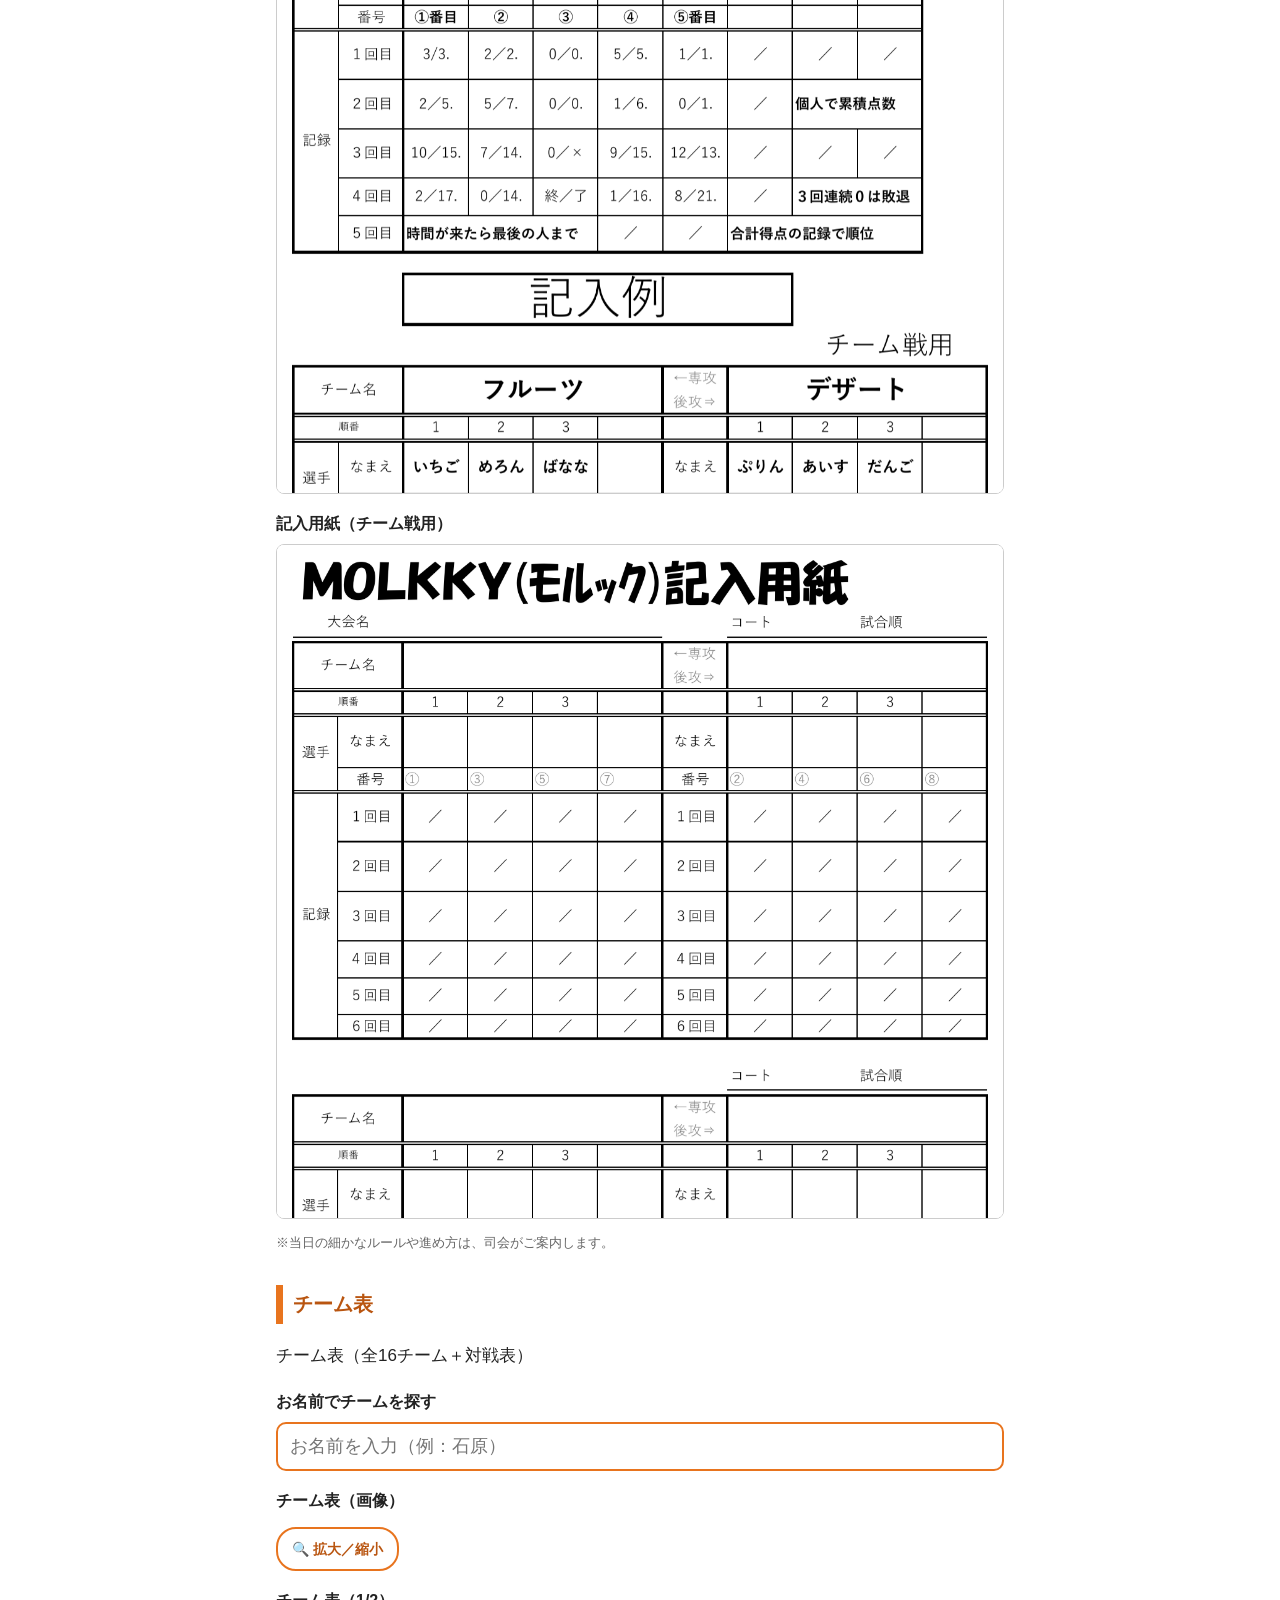
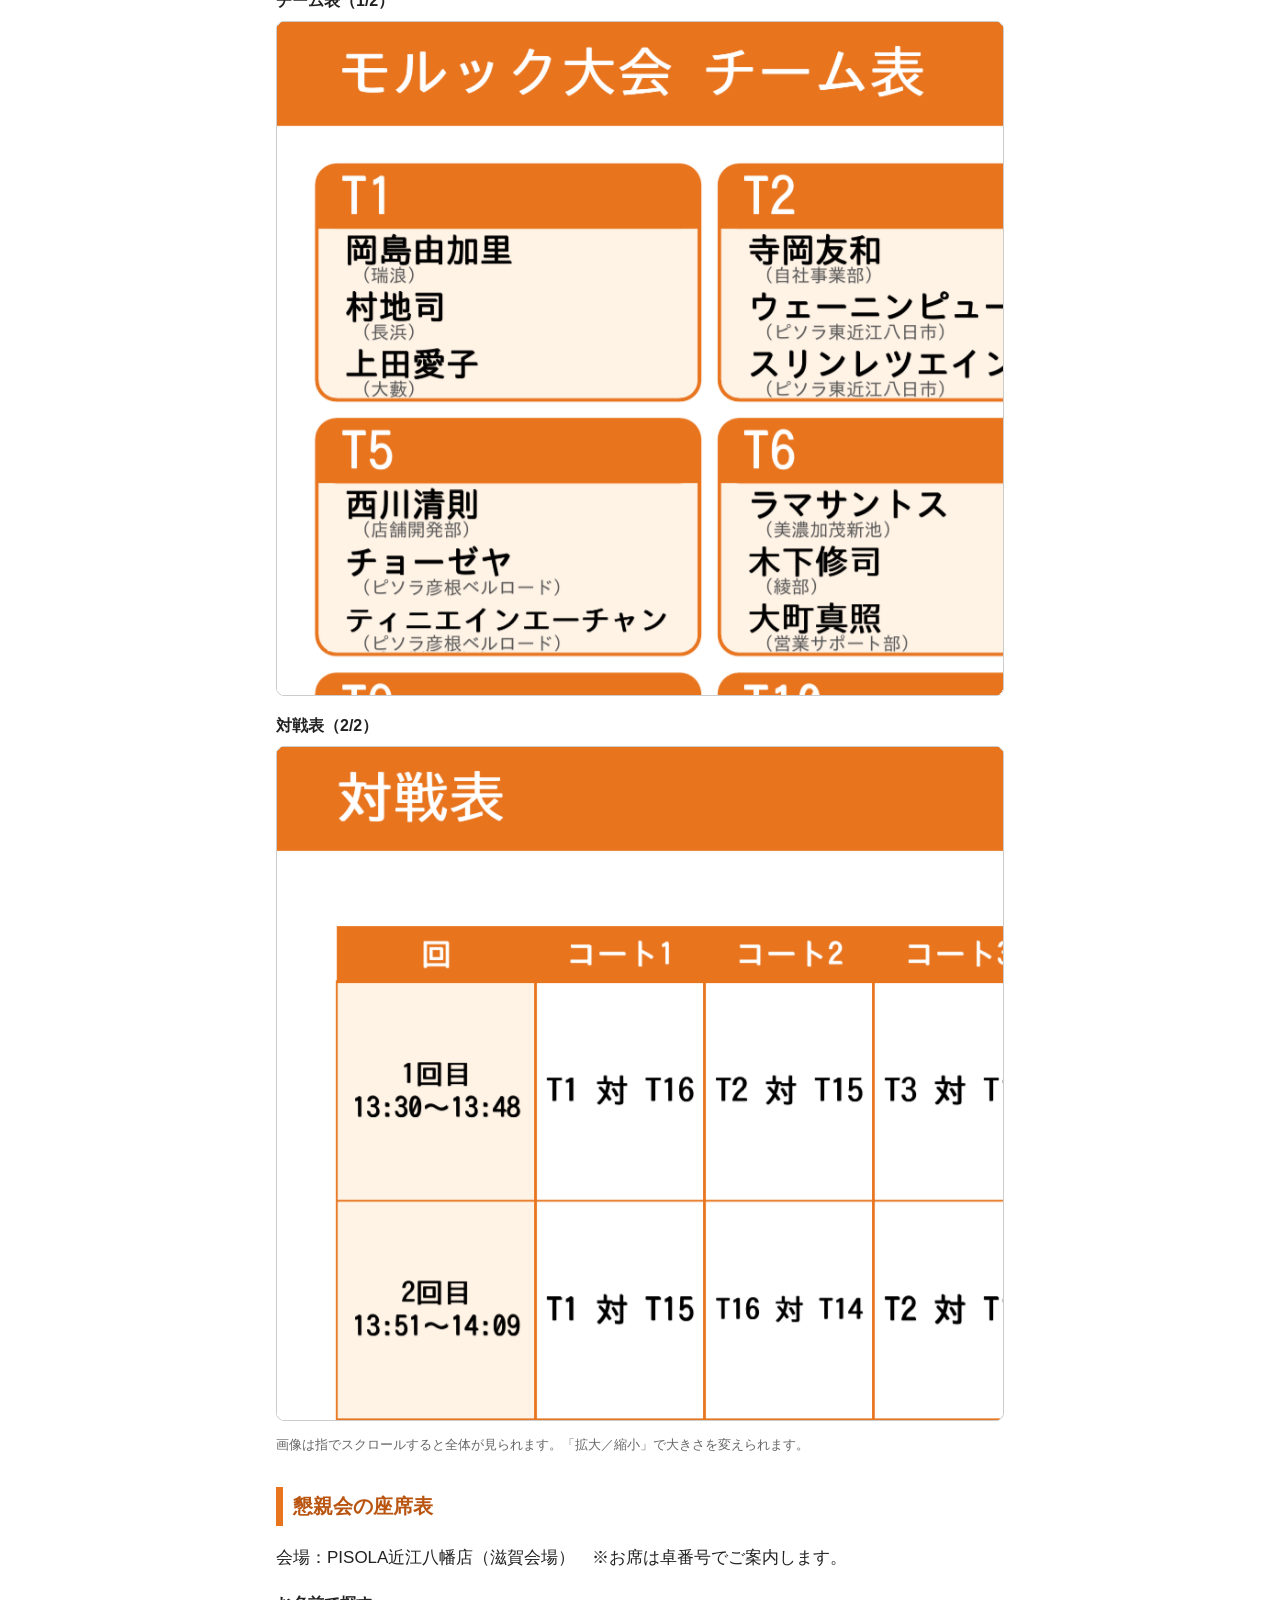
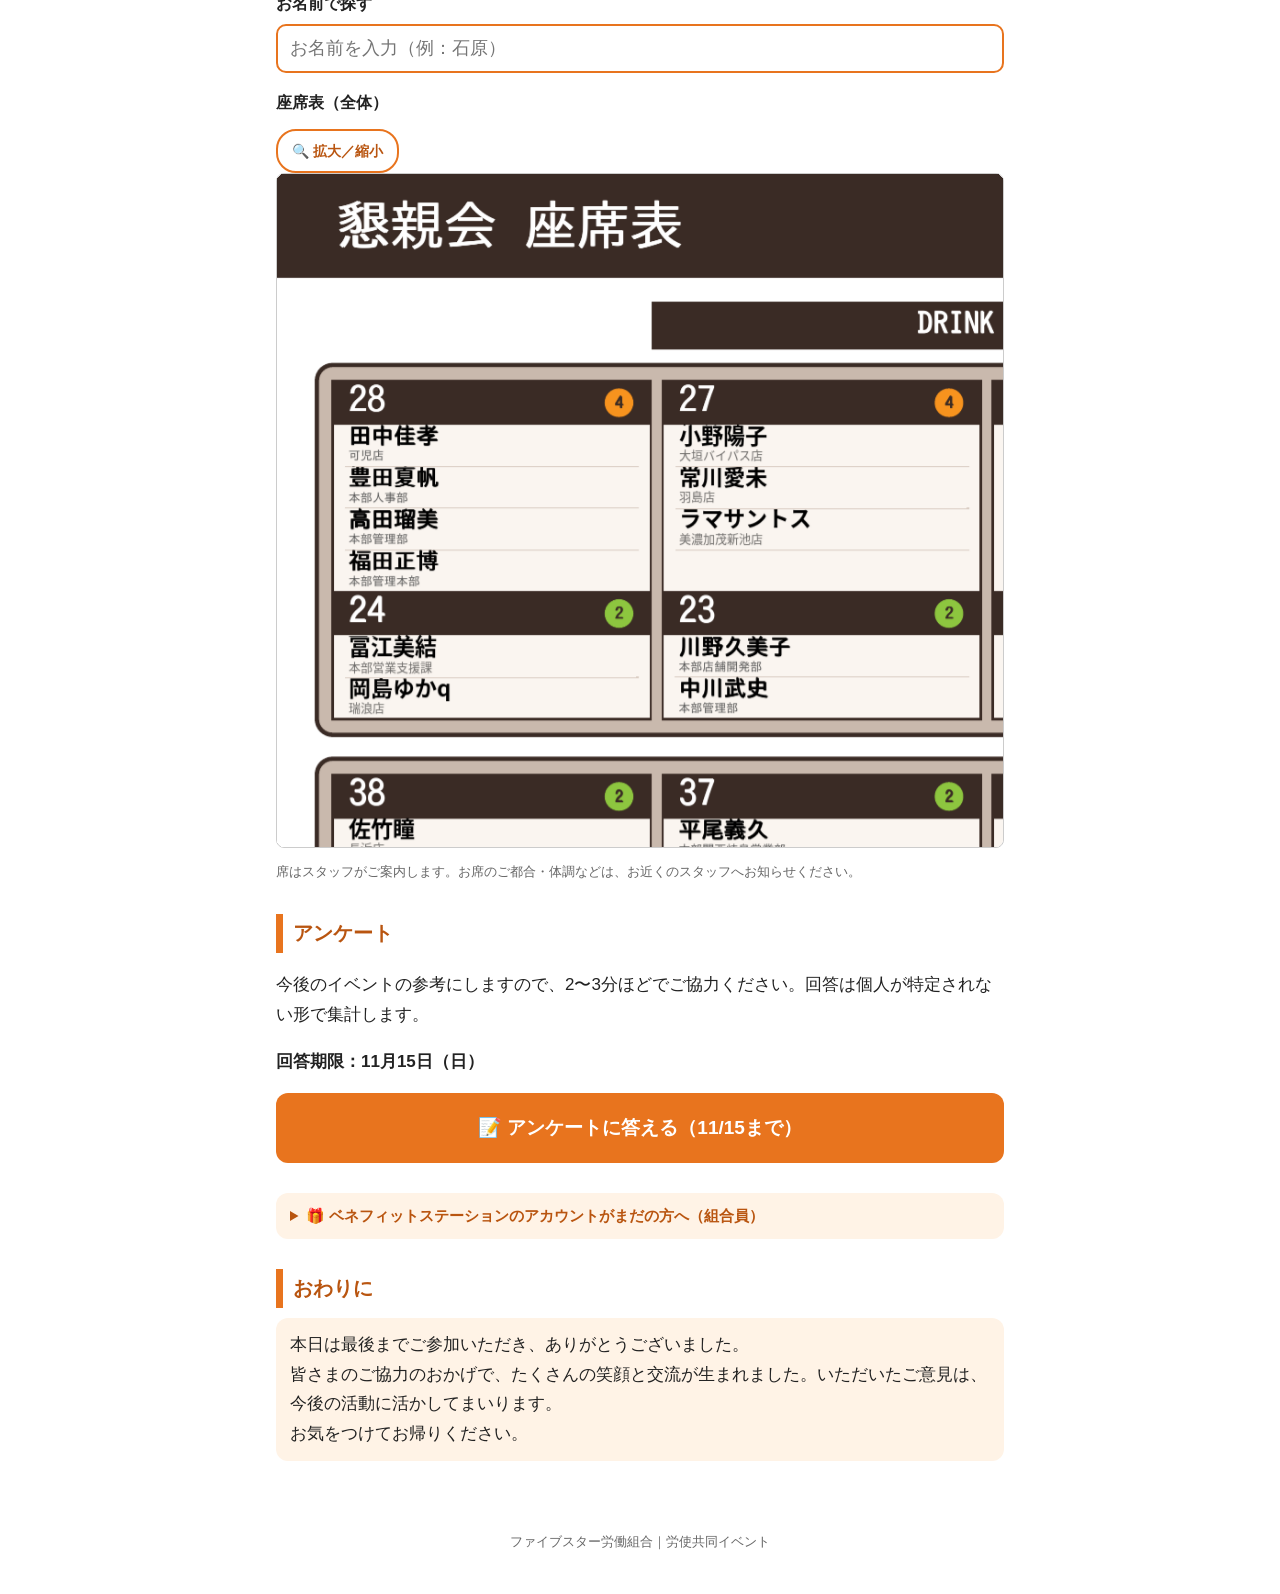
==== commit e894a3bd: "東近江 懇親会座席表: 飲酒者8名を卓28・24・38・34にまとめる（案を反映） Co-Authored-By: Claude Sonnet 5.5 <noreply@anthropic.com> " ====
--- a/event/higashiomi/index.html
+++ b/event/higashiomi/index.html
@@ -146,7 +146,7 @@
 <script>
 var SURVEY_URL="https://forms.gle/e9n7PZBZQ5QafZvP6";   // ←アンケート確定後にここへURLを入れる
 var TEAM=[{"label": "T1", "court": "", "members": ["岡島由加里（瑞浪）", "村地司（長浜）", "上田愛子（大藪）"], "games": ["1回目　13:30〜13:48　コート1　対 T16", "2回目　13:51〜14:09　コート1　対 T15", "3回目　14:12〜14:30　コート1　対 T14"]}, {"label": "T2", "court": "", "members": ["寺岡友和（自社事業部）", "ウェーニンピュー（ピソラ東近江八日市）", "スリンレツエイン（ピソラ東近江八日市）"], "games": ["1回目　13:30〜13:48　コート2　対 T15", "2回目　13:51〜14:09　コート3　対 T13", "3回目　14:12〜14:30　コート4　対 T11"]}, {"label": "T3", "court": "", "members": ["中川武史（管理部）", "朝倉友紀（穂積）", "高木利寿（海津南濃）"], "games": ["1回目　13:30〜13:48　コート3　対 T14", "2回目　13:51〜14:09　コート4　対 T12", "3回目　14:12〜14:30　コート5　対 T10"]}, {"label": "T4", "court": "", "members": ["冨江美結（営業支援課）", "笠原彩花（海津南濃）", "はざまゆな（垂井）"], "games": ["1回目　13:30〜13:48　コート4　対 T13", "2回目　13:51〜14:09　コート5　対 T11", "3回目　14:12〜14:30　コート6　対 T9"]}, {"label": "T5", "court": "", "members": ["西川清則（店舗開発部）", "チョーゼヤ（ピソラ彦根ベルロード）", "ティニエインエーチャン（ピソラ彦根ベルロード）"], "games": ["1回目　13:30〜13:48　コート5　対 T12", "2回目　13:51〜14:09　コート6　対 T10", "3回目　14:12〜14:30　コート7　対 T8"]}, {"label": "T6", "court": "", "members": ["ラマサントス（美濃加茂新池）", "木下修司（綾部）", "大町真照（営業サポート部）"], "games": ["1回目　13:30〜13:48　コート6　対 T11", "2回目　13:51〜14:09　コート7　対 T9", "3回目　14:12〜14:30　コート8　対 T7"]}, {"label": "T7", "court": "", "members": ["ポォンテッパイン（海座福井開発）", "田中崇尋（海座栗東大宝西）", "福田正博（管理本部）"], "games": ["1回目　13:30〜13:48　コート7　対 T10", "2回目　13:51〜14:09　コート8　対 T8", "3回目　14:12〜14:30　コート8　対 T6"]}, {"label": "T8", "court": "", "members": ["佐竹瞳（長浜）", "笠原里美（海津南濃）", "小林真造（経営企画室）"], "games": ["1回目　13:30〜13:48　コート8　対 T9", "2回目　13:51〜14:09　コート8　対 T7", "3回目　14:12〜14:30　コート7　対 T5"]}, {"label": "T9", "court": "", "members": ["大住麻子（日野）", "まつもとゆきこ（海座福井開発）", "高田瑠美（管理部）"], "games": ["1回目　13:30〜13:48　コート8　対 T8", "2回目　13:51〜14:09　コート7　対 T6", "3回目　14:12〜14:30　コート6　対 T4"]}, {"label": "T10", "court": "", "members": ["石浦翔太（京都梅津）", "ラピェー（海座福井開発）", "中松誠司（営業サポート部）"], "games": ["1回目　13:30〜13:48　コート7　対 T7", "2回目　13:51〜14:09　コート6　対 T5", "3回目　14:12〜14:30　コート5　対 T3"]}, {"label": "T11", "court": "", "members": ["松本文香（穂積）", "トゥラサン（海座福井開発）", "平尾義久（関西岐阜営業部）"], "games": ["1回目　13:30〜13:48　コート6　対 T6", "2回目　13:51〜14:09　コート5　対 T4", "3回目　14:12〜14:30　コート4　対 T2"]}, {"label": "T12", "court": "", "members": ["テッウェイアウン（海座あどがわ）", "小野陽子（大垣バイパス）", "柳本啓之（本部）"], "games": ["1回目　13:30〜13:48　コート5　対 T5", "2回目　13:51〜14:09　コート4　対 T3", "3回目　14:12〜14:30　コート3　対 T16"]}, {"label": "T13", "court": "", "members": ["常川愛未（羽島）", "久保龍輝（奈良鴻ノ池）", "川野久美子（店舗開発部）"], "games": ["1回目　13:30〜13:48　コート4　対 T4", "2回目　13:51〜14:09　コート3　対 T2", "3回目　14:12〜14:30　コート2　対 T15"]}, {"label": "T14", "court": "", "members": ["大脇克幸（京都梅津）", "多根星菜（甲南）", "中村圭太（管理部）"], "games": ["1回目　13:30〜13:48　コート3　対 T3", "2回目　13:51〜14:09　コート2　対 T16", "3回目　14:12〜14:30　コート1　対 T1"]}, {"label": "T15", "court": "", "members": ["豊田夏帆（人事部）", "木村圭吾（八日市）", "桂山岳（ピソラ東近江八日市）"], "games": ["1回目　13:30〜13:48　コート2　対 T2", "2回目　13:51〜14:09　コート1　対 T1", "3回目　14:12〜14:30　コート2　対 T13"]}, {"label": "T16", "court": "", "members": ["久保輝浩（ピソラ彦根ベルロード）", "岩本崇志（自社事業部）", "田中佳孝（可児）"], "games": ["1回目　13:30〜13:48　コート1　対 T1", "2回目　13:51〜14:09　コート2　対 T14", "3回目　14:12〜14:30　コート3　対 T12"]}];
-var SEAT={"28": {"seats": 4, "names": ["田中佳孝", "豊田夏帆", "高田瑠美", "福田正博"]}, "27": {"seats": 4, "names": ["佐竹瞳", "村地司", "小野陽子", "常川愛未"]}, "26": {"seats": 4, "names": ["朝倉友紀", "松本文香", "田中崇尋", "大脇克幸"]}, "25": {"seats": 4, "names": ["ティニェインエーチャン", "チョーゼヤ", "久保輝浩", "石浦翔太"]}, "24": {"seats": 2, "names": ["冨江美結"]}, "23": {"seats": 2, "names": ["川野久美子", "中川武史"]}, "22": {"seats": 2, "names": ["笹岡誠之"]}, "21": {"seats": 2, "names": ["石原崇弘", "柳本啓之"]}, "38": {"seats": 2, "names": ["寺岡友和", "大橋信也"]}, "37": {"seats": 2, "names": ["平尾義久", "中松誠司"]}, "36": {"seats": 2, "names": ["中村圭太"]}, "35": {"seats": 2, "names": ["岩本崇志"]}, "34": {"seats": 6, "names": ["ラマサントス", "高木利寿", "笠原彩花", "笠原里美", "岡島ゆかq"]}, "33": {"seats": 6, "names": ["トゥラサン", "ポォンテッパイン", "まつもとゆきこ", "ラピェー", "西川清則"]}, "32": {"seats": 6, "names": ["木下修司", "小林真造", "大住麻子", "テッウェイアウン", "狭間真紀子", "多根星菜"]}, "31": {"seats": 6, "names": ["スリンレツエイン", "ウェーニンピュー", "桂山岳", "上田愛子", "若狭圭美", "大町真照"]}};
+var SEAT={"28": {"seats": 4, "names": ["田中佳孝", "豊田夏帆", "高田瑠美", "福田正博"]}, "27": {"seats": 4, "names": ["小野陽子", "常川愛未", "ラマサントス"]}, "26": {"seats": 4, "names": ["田中崇尋", "大脇克幸"]}, "25": {"seats": 4, "names": ["ティニェインエーチャン", "チョーゼヤ", "久保輝浩", "石浦翔太"]}, "24": {"seats": 2, "names": ["冨江美結", "岡島ゆかq"]}, "23": {"seats": 2, "names": ["川野久美子", "中川武史"]}, "22": {"seats": 2, "names": ["笹岡誠之"]}, "21": {"seats": 2, "names": ["石原崇弘", "柳本啓之"]}, "38": {"seats": 2, "names": ["佐竹瞳", "村地司"]}, "37": {"seats": 2, "names": ["平尾義久", "中松誠司"]}, "36": {"seats": 2, "names": ["寺岡友和", "大橋信也"]}, "35": {"seats": 2, "names": ["岩本崇志"]}, "34": {"seats": 6, "names": ["高木利寿", "笠原彩花", "笠原里美", "松本文香", "朝倉友紀", "中村圭太"]}, "33": {"seats": 6, "names": ["トゥラサン", "ポォンテッパイン", "まつもとゆきこ", "ラピェー", "西川清則"]}, "32": {"seats": 6, "names": ["木下修司", "小林真造", "大住麻子", "テッウェイアウン", "狭間真紀子", "多根星菜"]}, "31": {"seats": 6, "names": ["スリンレツエイン", "ウェーニンピュー", "桂山岳", "上田愛子", "若狭圭美", "大町真照"]}};
 (function(){
  var a=document.getElementById('sv');
  if(SURVEY_URL){a.href=SURVEY_URL;a.className='survey';a.textContent='📝 アンケートに答える（11/15まで）';}
